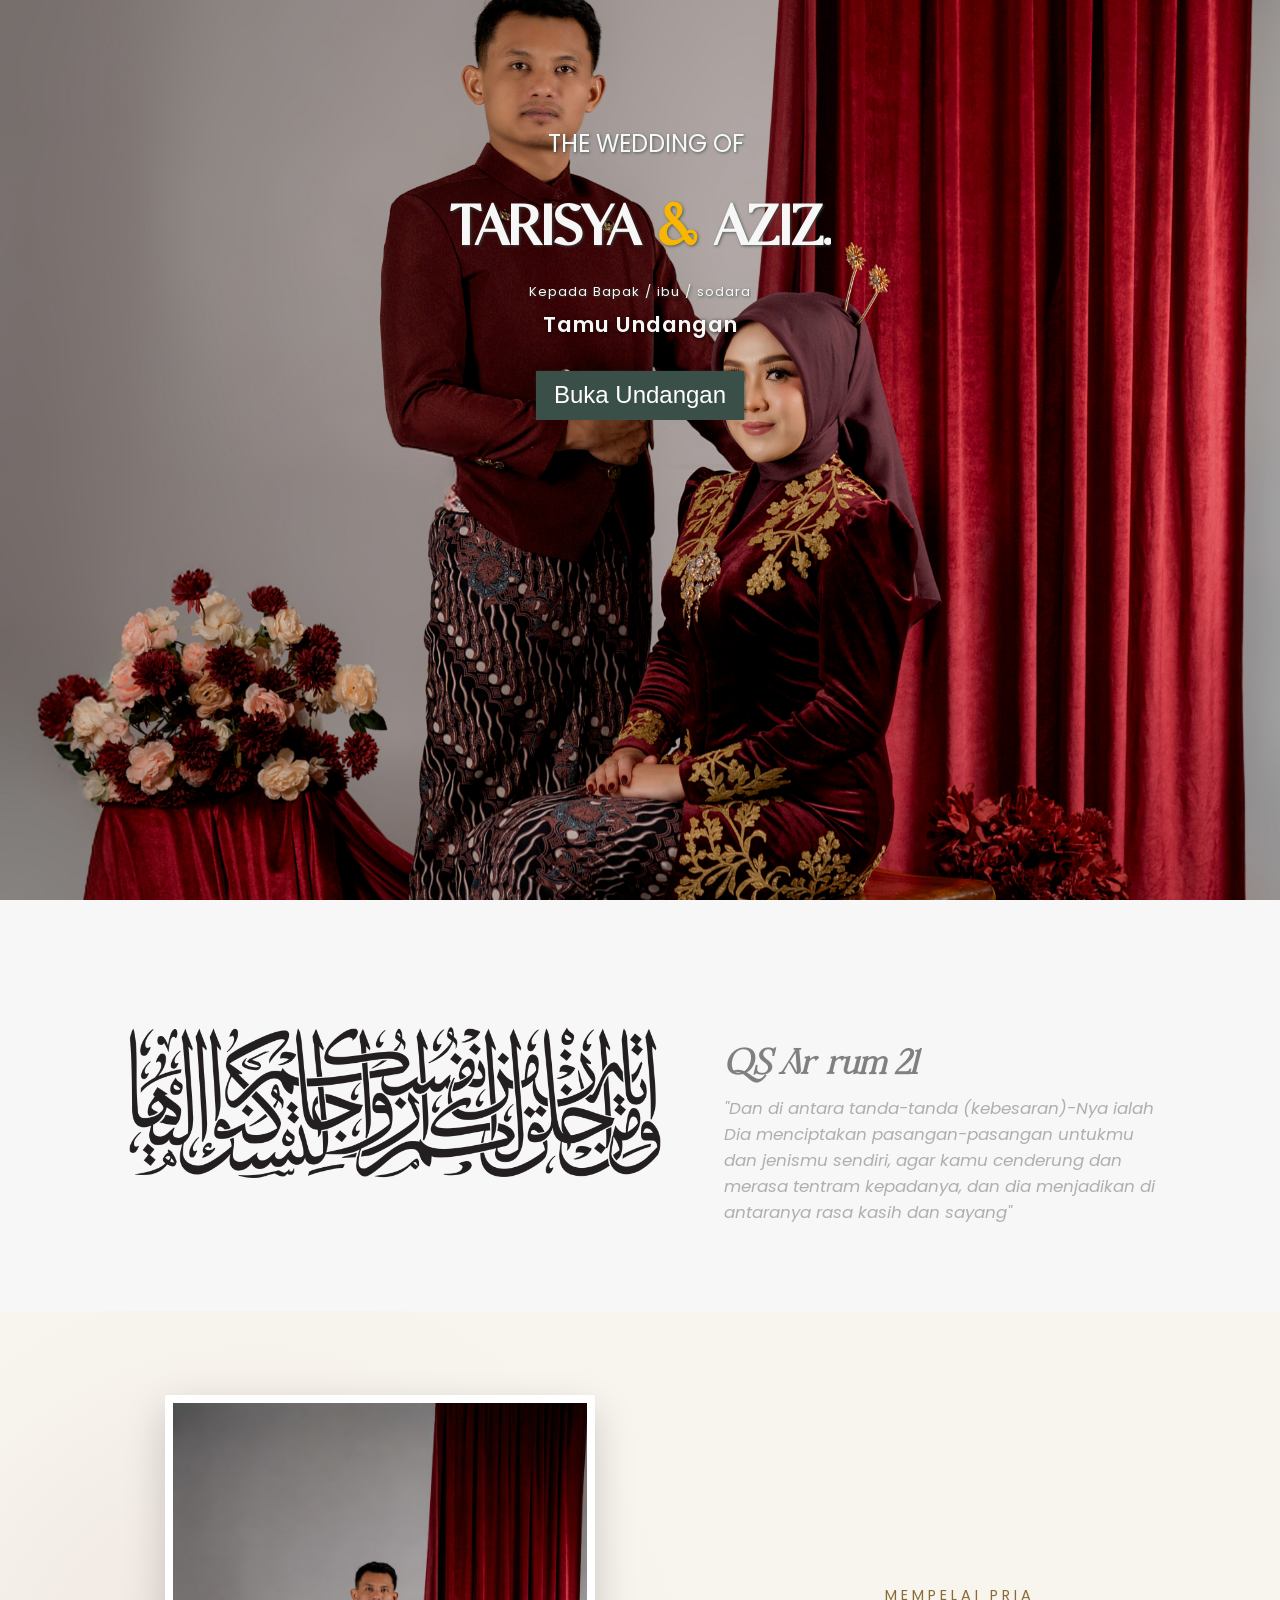
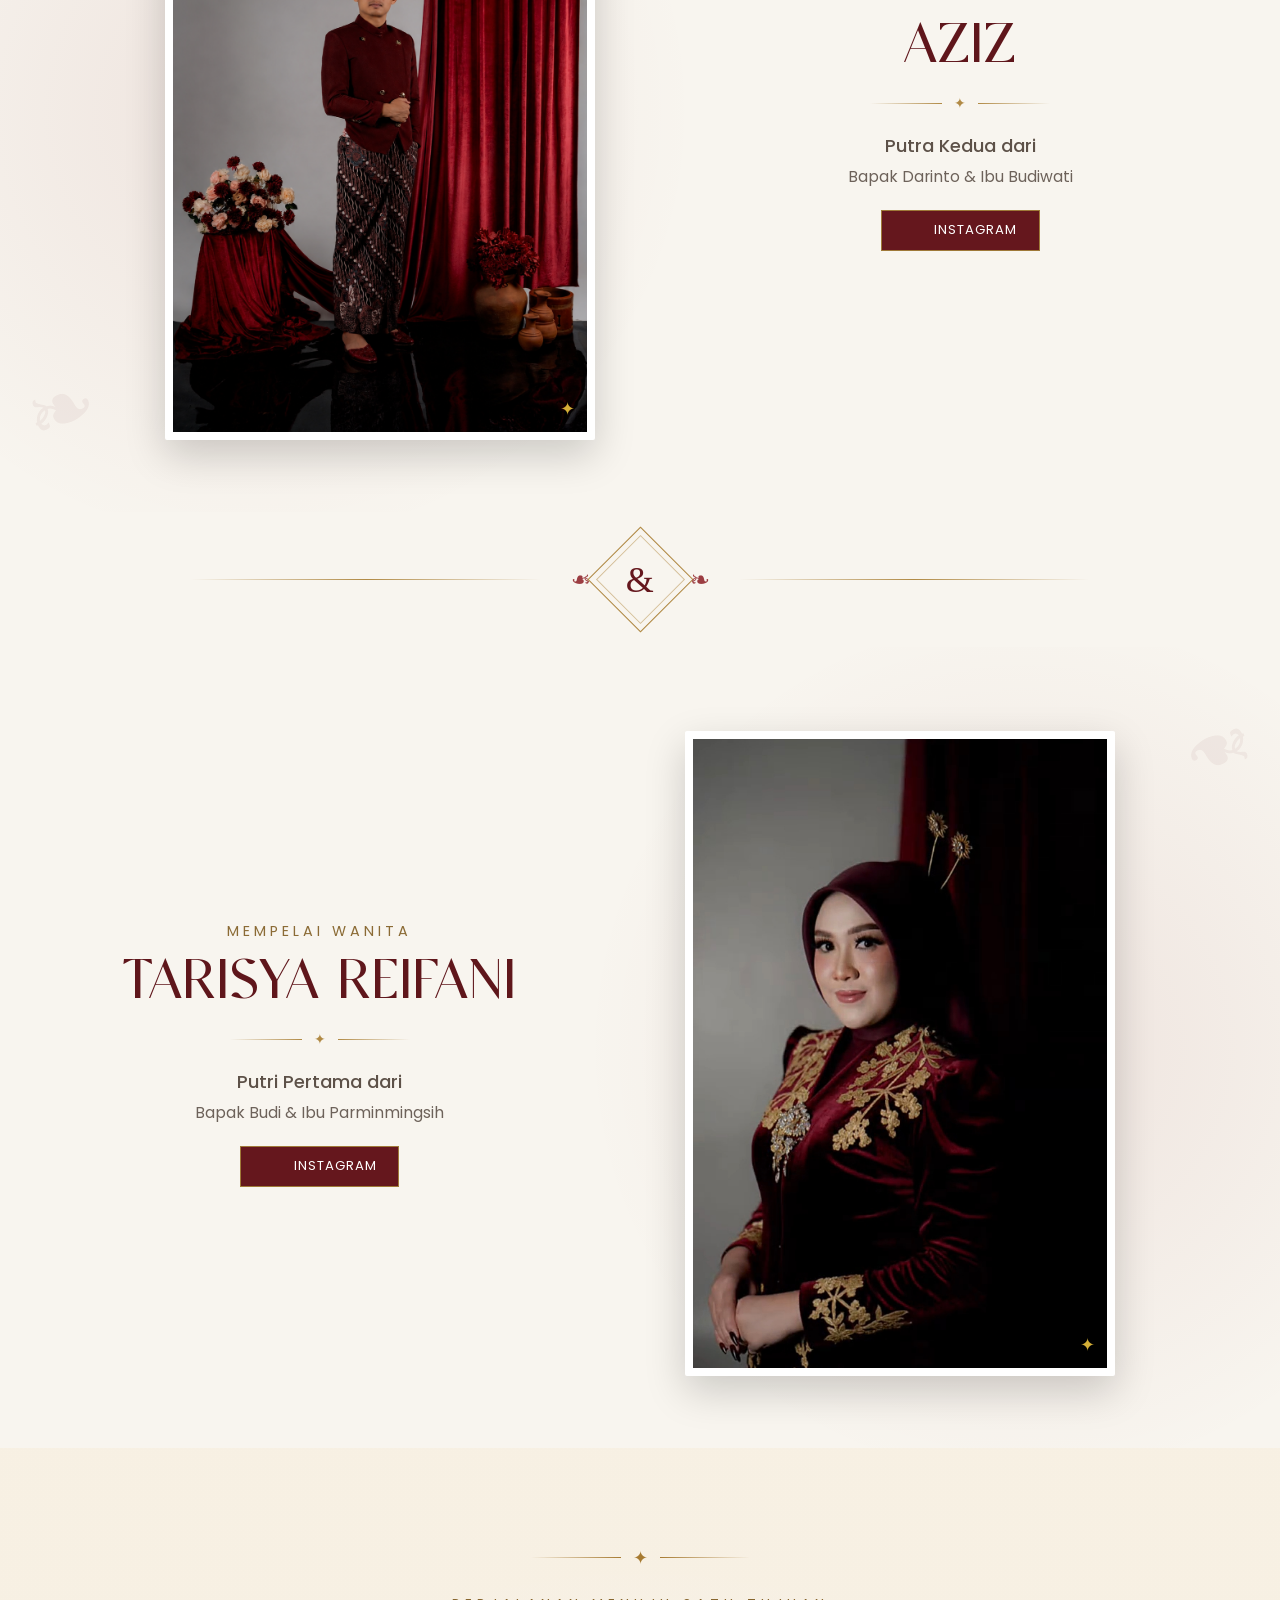
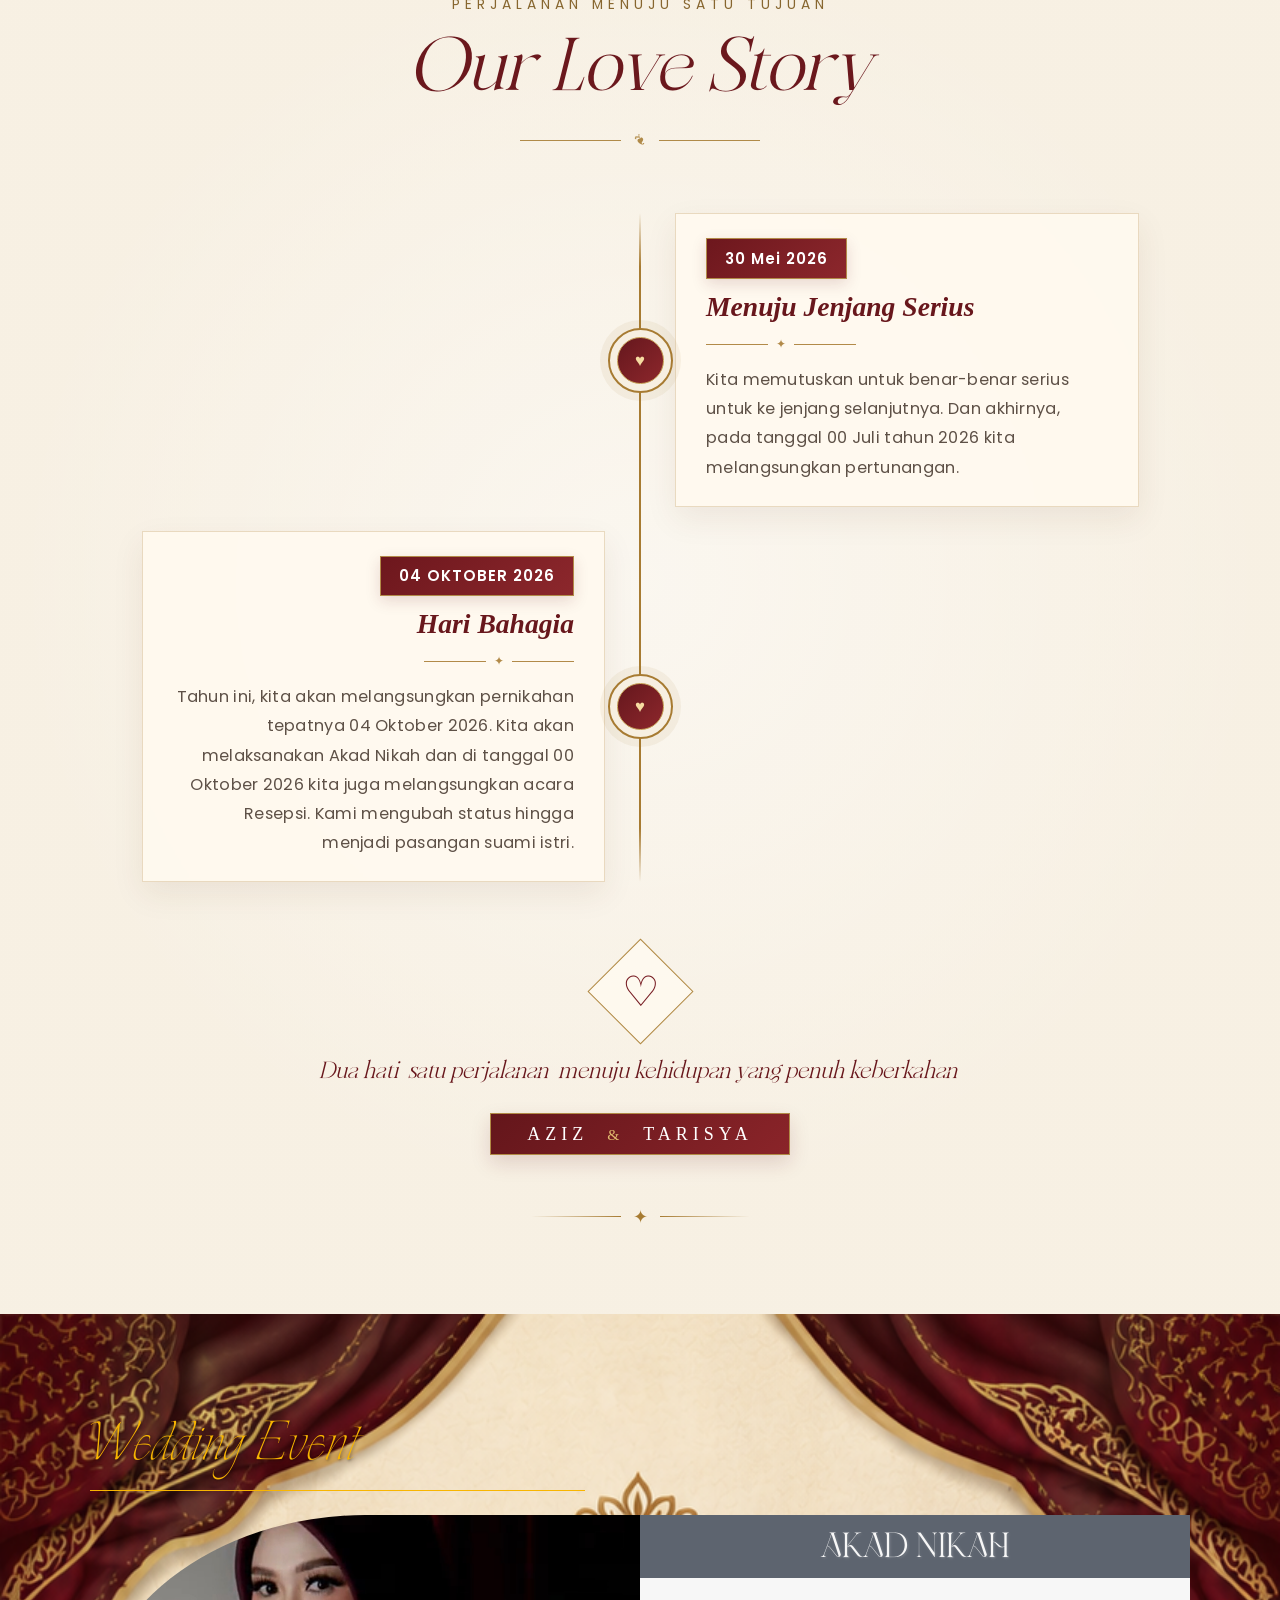
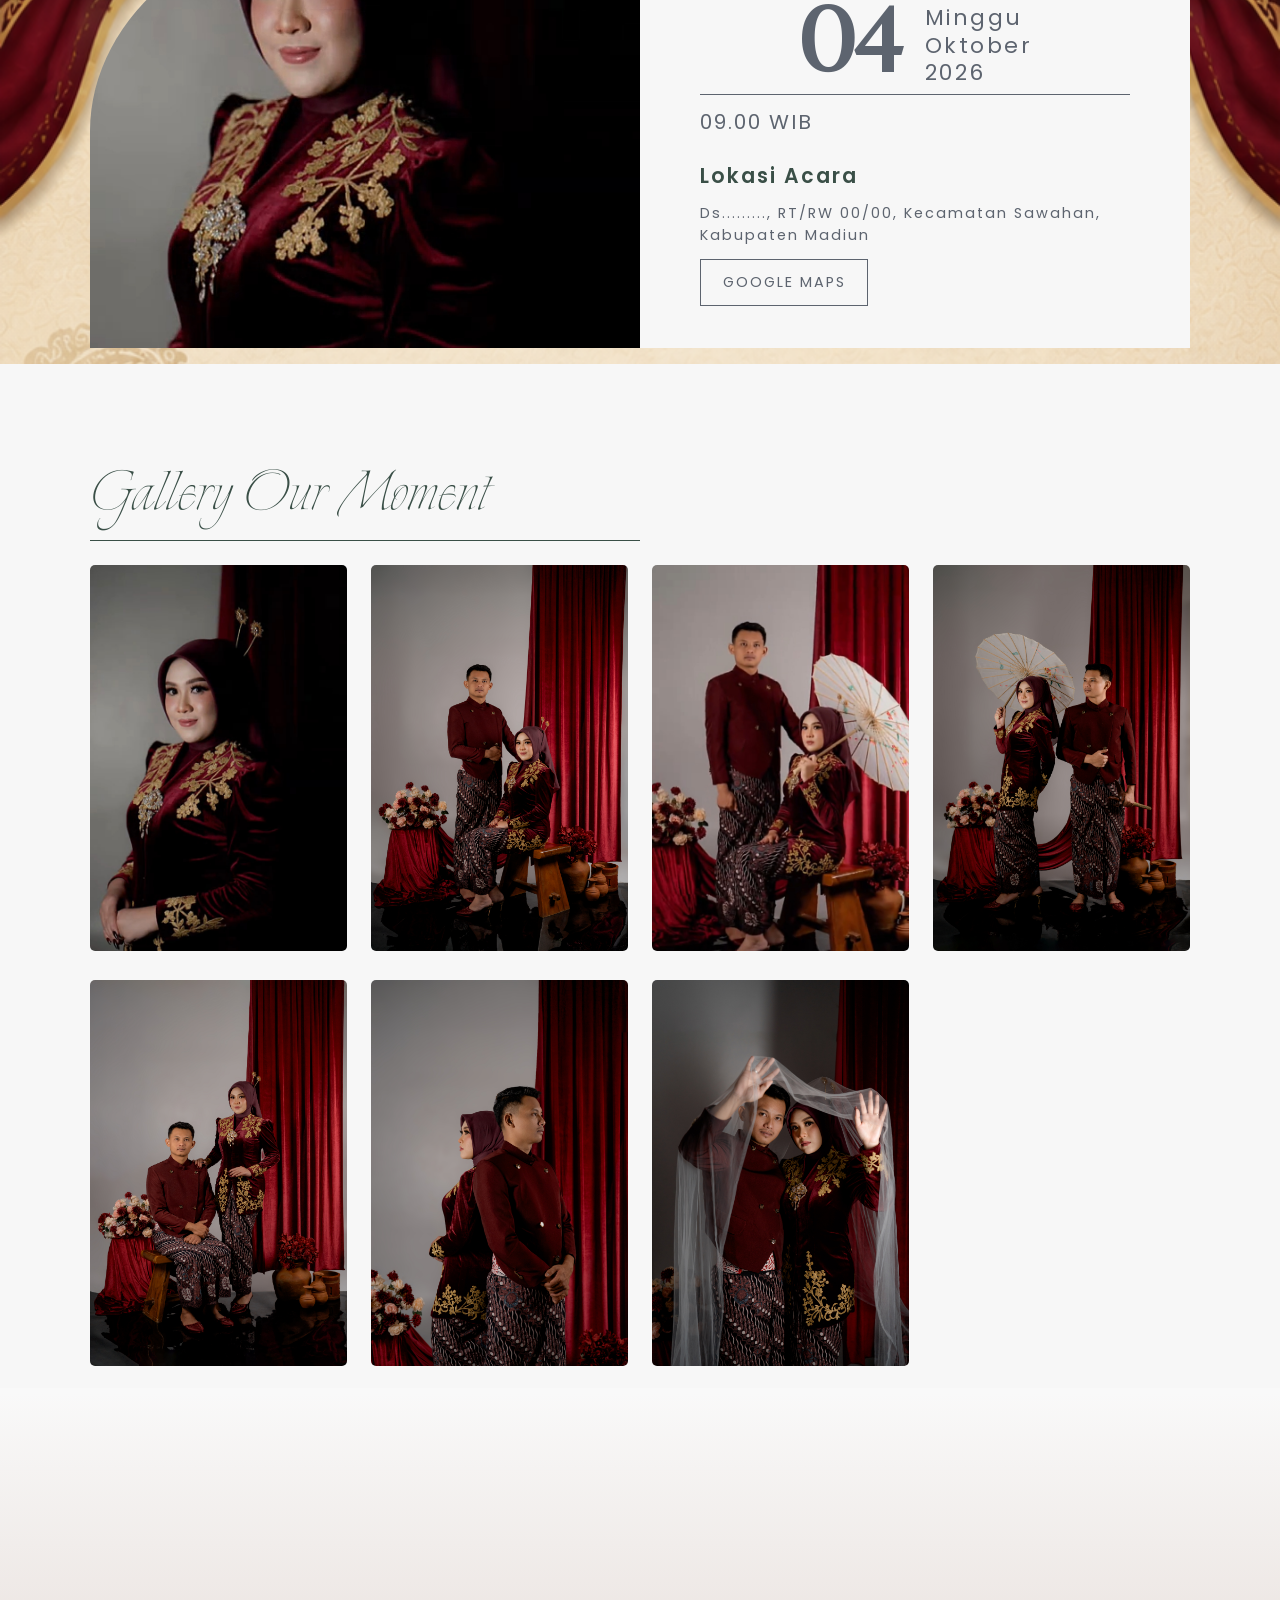
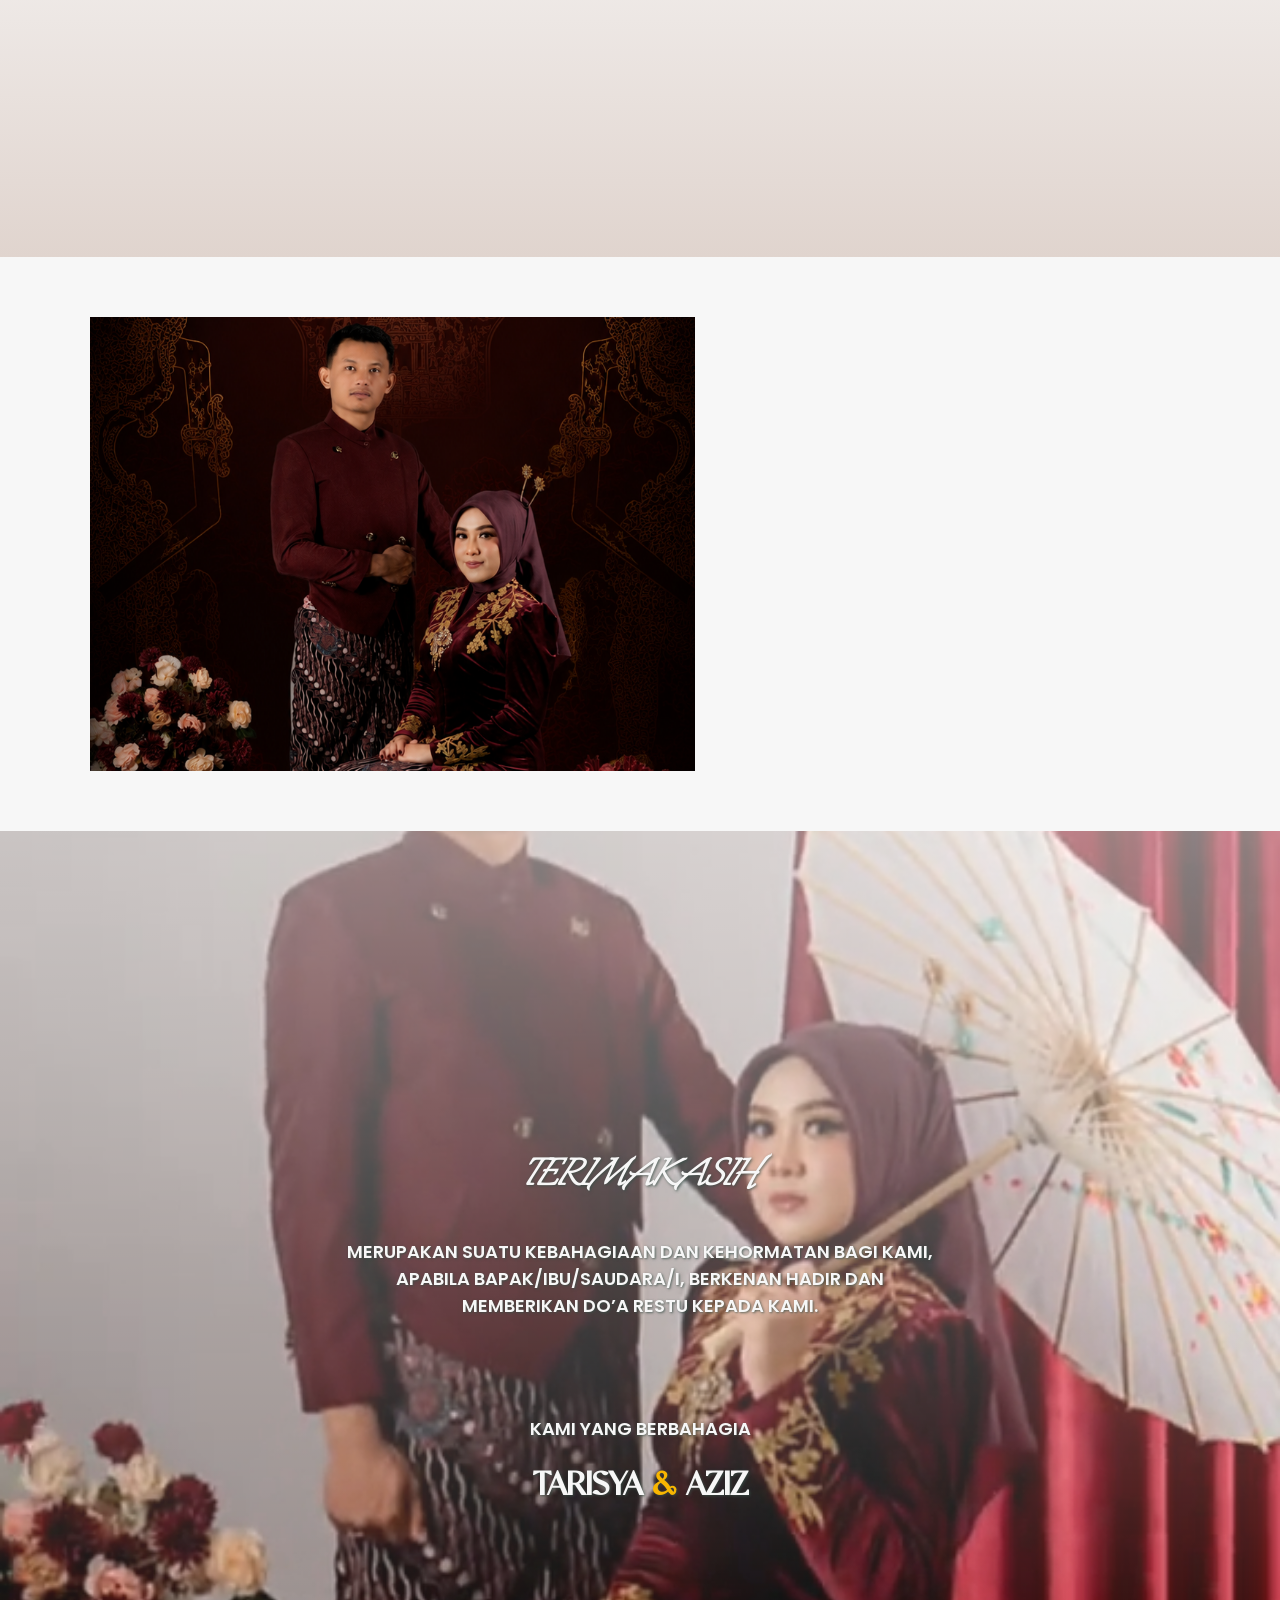
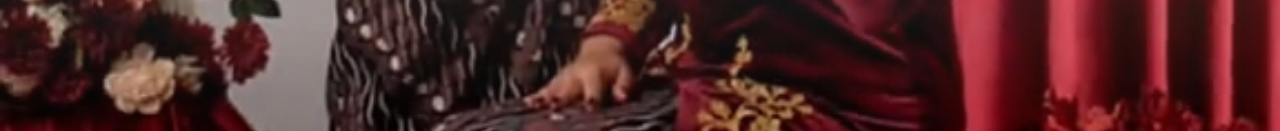
==== index.html @ f65476cf "Wedding A dan Z" ====
<!DOCTYPE html>
<html lang="en">
  <head>
    <meta charset="UTF-8" />
    <meta http-equiv="X-UA-Compatible" content="IE=edge" />
    <meta name="viewport" content="width=device-width, initial-scale=1.0" />
    <meta property="og:title" content="The Wedding OF : AZIZ & TARISYA">
    <meta property="og:description" content="....,....,...,...">
    <!-- <meta property="og:image" content="https://i.ibb.co/p2xrqXN/Utsman.png">
    <meta property="og:url" content="https://masreyxlvi.github.io/Utsman-Yani/"> -->
    <meta property="og:type" content="website">

    <!-- my fonts -->
    <link href="https://fonts.googleapis.com/css2?family=Poppins:ital,wght@0,100;0,300;0,400;0,600;0,700;1,500&display=swap" rel="stylesheet" />
    <link href="https://fonts.googleapis.com/css2?family=Explora&display=swap" rel="stylesheet" />

    <!-- father icons -->
    <!-- <script src="https://unpkg.com/feather-icons"></script> -->

    <!-- my css -->
    <link rel="stylesheet" href="css/style.css" />
    <!-- Lightbox -->
    <link rel="stylesheet" href="css/lightbox.css">
    <title>The Wedding Of : AZIZ & TARISYA</title>
    <!-- <link rel="shortcut icon" href="images/logo.png" /> -->
    <!-- toastr -->
    <link rel="stylesheet" href="assets/toastr/toastr.min.css">
    <!-- sweaatalert -->
    <link rel="stylesheet" href="assets/sweetalert2/sweetalert2.min.css">
    <!-- Aos -->
    <link rel="stylesheet" href="https://unpkg.com/aos@next/dist/aos.css" />
  </head>
  
  <body>
<div id="myPopup" class="popup">
  <div class="popup-container">
    <div class="popup-content">

      <h2
        class="example1"
        data-aos="fade-down"
        data-aos-delay="800"
      >
        The Wedding Of
      </h2>

      <h1
        data-aos="zoom-in"
        data-aos-delay="0"
        data-aos-duration="2000"
      >
        TARISYA <span>&</span> AZIZ.
      </h1>

      <!-- PENERIMA UNDANGAN -->
      <div
        class="guest-name"
        data-aos="fade-up"
        data-aos-delay="500"
        data-aos-duration="1500"
      >
        <p id="guestGreeting">Kepada Bapak / ibu / sodara</p>

        <h3 id="guestName">
          
        </h3>
      </div>

      <button
        data-aos="fade-up"
        data-aos-delay="800"
        class="close"
      >
        <i
          data-feather="mail"
          style="vertical-align: middle;"
        ></i>
        Buka Undangan
      </button>

      <audio
        id="popupAudio"
        src="audio/utsmansong.mp3"
      ></audio>

    </div>
  </div>
</div>
    
    <!-- popup end -->
    <!-- my Logo  -->
    <!-- Elemen logo -->
      <div id="logo">
        <!-- <img src="images/logo.png" alt="Logo" /> -->
      </div>
    <!-- hero section start -->
    <section class="hero" id="home">
      <div class="slider">
        <img src="images/gallery/foto2.jpeg" alt="" class="slide">
        <img src="images/gallery/foto4.jpeg"slide>
        <img src="images/gallery/foto7.jpeg" alt="" class="slide">
      </div>
      <div class="content">
        <h4>The <span> Wedding Of</span></h4>
        <h1>TARISYA <span> &</span> AZIZ</h1>
        <a
  href="#"
  id="saveTheDate"
  class="save-date"
  title="Simpan tanggal ke Google Calendar"
>
  Save The Date | <span>04 . 10 . 2026</span>
</a>
        <div class="countdown" id="countdown">
          <div class="waktu">
            <h5 id="days"></h5>
            <p>Days</p>
          </div>
          <div class="waktu">
            <h5 id="hours"></h5>
            <p>Hours</p>
          </div>
          <div class="waktu">
            <h5 id="minutes"></h5>
            <p>Minutes</p>
          </div>
          <div class="waktu">
            <h5 id="seconds"></h5>
            <p>Seconds</p>
          </div>
        </div>
          
        <div class="scroll-indicator">

            <div class="mouse">

                <div class="mouse-wheel"></div>

            </div>

            <p>Scroll untuk melihat undangan</p>

            <div class="scroll-arrow">
                ↓
            </div>

        </div>

      </div>
    </section>
    <!-- hero section end -->

    <!-- section quran start -->
    <section class="quran" id="quran">
      <div class="row">
        <div class="quran-img" data-aos="zoom-in" data-aos-duration="2000">
          <img src="images/quran.png" alt="quran" />
        </div>
        <div class="content">
          <h3 data-aos="fade-up" data-aos-delay="700" data-aos-duration="2000">QS Ar-rum 21</h3>
          <p data-aos="fade-up" data-aos-delay="1000" data-aos-duration="2000">"Dan di antara tanda-tanda (kebesaran)-Nya ialah Dia menciptakan pasangan-pasangan untukmu dan jenismu sendiri, agar kamu cenderung dan merasa tentram kepadanya, dan dia menjadikan di antaranya rasa kasih dan sayang"</p>
        </div>
      </div>
    </section>
     <!-- =========================
     MEMPELAI PRIA
========================= -->
<section class="about" id="about">

    <div class="about-row">

        <!-- FOTO PRIA -->
        <div class="about-img" data-aos="zoom-in-up" data-aos-duration="1500">
            <div class="photo-frame">
                <img
                    src="images/hero/mempelaipria.png"
                    alt="Mempelai Pria"
                >
            </div>
        </div>

        <!-- INFORMASI PRIA -->
        <div class="about-content">

            <span
                class="role"
                data-aos="fade-up"
                data-aos-duration="1200"
            >
                Mempelai Pria
            </span>

            <h3
                data-aos="fade-up"
                data-aos-delay="200"
                data-aos-duration="1200"
            >
                AZIZ
            </h3>

            <div
                class="ornament-line"
                data-aos="fade-up"
                data-aos-delay="300"
            >
                <span></span>
                <i>✦</i>
                <span></span>
            </div>

            <p
                data-aos="fade-up"
                data-aos-delay="400"
            >
                Putra Kedua dari 
            </p>

            <span
                class="parents"
                data-aos="fade-up"
                data-aos-delay="500"
            >
                Bapak Darinto & Ibu Budiwati 
            </span>

            <a
                href="https://www.instagram.com/azizmahend?stkn=N3hpdXN0YnZoc3V2"
                target="_blank"
                class="cba"
                data-aos="fade-up"
                data-aos-delay="600"
            >
                <i data-feather="instagram"></i>
                Instagram
            </a>

        </div>

    </div>

</section>


<!-- =========================
     ORNAMEN PEMISAH
========================= -->
<div class="couple-divider">

    <div class="divider-line left"></div>

    <div class="divider-center">

        <span class="wayang-ornament">❧</span>

        <div class="love-symbol">
            <span>&</span>
        </div>

        <span class="wayang-ornament right">❧</span>

    </div>

    <div class="divider-line right"></div>

</div>


<!-- =========================
     MEMPELAI WANITA
========================= -->
<section class="about2" id="about2">

    <div class="about2-row">

        <!-- INFORMASI WANITA -->
        <div class="about2-content">

            <span
                class="role"
                data-aos="fade-up"
                data-aos-duration="1200"
            >
                Mempelai Wanita
            </span>

            <h3
                data-aos="fade-up"
                data-aos-delay="200"
                data-aos-duration="1200"
            >
                TARISYA REIFANI
            </h3>

            <div
                class="ornament-line"
                data-aos="fade-up"
                data-aos-delay="300"
            >
                <span></span>
                <i>✦</i>
                <span></span>
            </div>

            <p
                data-aos="fade-up"
                data-aos-delay="400"
            >
                Putri Pertama dari 
            </p>

            <span
                class="parents"
                data-aos="fade-up"
                data-aos-delay="500"
            >
                Bapak Budi & Ibu Parminmingsih
            </span>

            <a
                href="https://www.instagram.com/tarisya.rp?stkn=MWlhMXc3ZmlzZjJ5dQ=="
                target="_blank"
                class="cba"
                data-aos="fade-up"
                data-aos-delay="600"
            >
                <i data-feather="instagram"></i>
                Instagram
            </a>

        </div>


        <!-- FOTO WANITA -->
        <div
            class="about2-img"
            data-aos="zoom-in-up"
            data-aos-duration="1500"
        >
            <div class="photo-frame">
                <img
                    src="images/hero/mempelaiwanita.jpeg"
                    alt="Mempelai Wanita"
                >
            </div>
        </div>

    </div>

</section>

    <!-- =========================
     OUR LOVE STORY
========================= -->
<section class="story" id="story">

    <!-- Ornamen atas -->
    <div class="story-top-ornament">
        <span></span>
        <i>✦</i>
        <span></span>
    </div>

    <!-- Judul -->
    <div class="story-header" data-aos="zoom-in" data-aos-duration="1500">

        <span class="story-subtitle">
            Perjalanan Menuju Satu Tujuan
        </span>

        <h2>Our Love Story</h2>

        <div class="story-title-ornament">
            <span></span>
            <i>❧</i>
            <span></span>
        </div>

    </div>


    <!-- Timeline -->
    <div class="story-timeline">
        <!-- CERITA 2 -->
        <div class="story-item story-right">

            <div class="story-content" data-aos="fade-left"
                data-aos-duration="1200">

                <div class="story-date">
                    30 Mei 2026
                </div>

                <h3>Menuju Jenjang Serius</h3>

                <div class="story-ornament">
                    <span></span>
                    <i>✦</i>
                    <span></span>
                </div>

                <p>
                    Kita memutuskan untuk benar-benar serius
                    untuk ke jenjang selanjutnya. Dan akhirnya,
                    pada tanggal 00 Juli tahun 2026 kita
                    melangsungkan pertunangan.
                </p>

            </div>

            <div class="story-point">
                <span>♥</span>
            </div>

        </div>



        <!-- CERITA 3 -->
        <div class="story-item story-left">

            <div
                class="story-content"
                data-aos="fade-right"
                data-aos-duration="1200"
            >

                <div class="story-date">
                    04 OKTOBER 2026
                </div>

                <h3>Hari Bahagia</h3>

                <div class="story-ornament">
                    <span></span>
                    <i>✦</i>
                    <span></span>
                </div>

                <p>
                    Tahun ini, kita akan melangsungkan pernikahan
                    tepatnya 04 Oktober 2026. Kita akan melaksanakan
                    Akad Nikah dan di tanggal 00 Oktober 2026 kita
                    juga melangsungkan acara Resepsi.
                    Kami mengubah status hingga menjadi pasangan
                    suami istri.
                </p>

            </div>

            <div class="story-point">
                <span>♥</span>
            </div>

        </div>

    </div>



    <!-- Penutup -->
    <div
        class="story-footer"
        data-aos="fade-up"
        data-aos-duration="1500"
    >

        <div class="story-heart">
            <span>♡</span>
        </div>

        <p>
            Dua hati, satu perjalanan,
            menuju kehidupan yang penuh keberkahan.
        </p>

        <div class="story-names">
            AZIZ <span>&</span> TARISYA
        </div>

    </div>


    <!-- Ornamen bawah -->
    <div class="story-bottom-ornament">
        <span></span>
        <i>✦</i>
        <span></span>
    </div>

</section>
    <!-- section Story end -->

    <section class="bg-event">
      <main class="event" id="date">
        <h2 data-aos="fade-right">Wedding <span>Event</span></h2>
  
        <div class="card" data-aos="fade-up-right" data-aos-delay="1000" data-aos-duration="1000">
          <div class="box-img">
            <div class="slider-img">
              <img src="images/gallery/foto1.jpeg" alt="" class="event-img" />
              <img src="images/gallery/foto3.jpeg"event-img />
              <img src="images/gallery/foto4.jpeg" class="event-img" />
              
            </div>
          </div>
          <div class="box-date">
            <div class="title-event">
              <h3>Akad Nikah </h3>
            </div>
            <div class="date-event"> 
              <div class="tgl">
                <h4>04</h4>
              </div>
              <div class="detail">
                <h5>Minggu </h5>
                <h5>Oktober</h5>
                <h5>2026</h5>
              </div>

              <div class="jam">
                <p><i data-feather="clock" style="color: #000;"></i> 09.00 WIB </p>
                <div class="lokasi">
                  <h5>Lokasi Acara</h5>
                  <h5></h5>
                  <p>Ds........., RT/RW 00/00, Kecamatan Sawahan, Kabupaten Madiun</p>
                  <a href="https://maps.app.goo.gl/xqVfcMwuaPLgPDEY7" target="_blank" class="cbt">Google Maps</a>
               </div>
              </div>
           </div>
        </div>
      </main>
    </section>
    <!-- end Event Section-->

    <!-- Start Galley Section -->
     <div class="bg-gallery">
      <section class="gallery" id="gallery">
        <h2 data-aos="fade-right">Gallery Our Moment</h2>

        <div class="container">
          <div class="img-gallery">
            <a href="images/gallery/foto1.jpeg" data-lightbox="models" data-title="Caption1">
              <img src="images/gallery/foto1.jpeg" alt="" class="img">
            </a>
            <a href="images/gallery/foto2.jpeg" data-lightbox="models" data-title="Caption2">
              <img src="images/gallery/foto2.jpeg" alt="" class="img">
            </a>
            <a href="images/gallery/foto3.jpeg" data-lightbox="models" data-title="Caption3">
              <img src="images/gallery/foto3.jpeg" alt="" class="img">
                        <a href="images/gallery/foto4.jpeg" data-lightbox="models" data-title="Caption1">
              <img src="images/gallery/foto4.jpeg" alt="" class="img">
            </a>
            <a href="images/gallery/foto4.jpeg" data-lightbox="models" data-title="Caption2">
              <img src="images/gallery/foto5.jpeg" alt="" class="img">
            </a>
            <a href="images/gallery/foto6.jpeg" data-lightbox="models" data-title="Caption3">
              <img src="images/gallery/foto6.jpeg" alt="" class="img">
            </a>
            </a>
            <a href="images/gallery/foto7.JPG" data-lightbox="models" data-title="Caption4">
              <img src="images/gallery/foto7.jpeg" alt="" class="img">
            </a>
            <!-- <a href="images/gallery/9.JPG" data-lightbox="models" data-title="Caption5">
              <img src="images/gallery/foto8.jpeg" alt="" class="img">
            </a>
            <a href="images/gallery/10.JPG" data-lightbox="models" data-title="Caption6">
              <img src="images/gallery/10.JPG" alt="" class="img">
            </a>
            <a href="images/gallery/11.JPG" data-lightbox="models" data-title="Caption7">
              <img src="images/gallery/11.JPG" alt="" class="img">
            </a>
            <a href="images/event/event5.JPG" data-lightbox="models" data-title="Caption8">
              <img src="images/event/event5.JPG" alt="" class="img">
            </a> -->
        
          </div>
        </div>
      </section>
    </div>
    <!-- End Galley Section-->
    <!-- Start Wedding gift -->
    <section class="gift" id="gift">
      <h2 data-aos="fade-down" >Wedding Gift</h2>
      <p data-aos="fade-up" data-aos-delay="0">Bagi bapak/ibu/saudara/i yang ingin mengirimkan hadiah pernikahan dapat melalui virtual account atau e-wallet di bawah ini:</p>
      <div class="buttom" data-aos="fade-up" >
        <a class="rekening" id="show-cards"> Kilk Disini <i data-feather="arrow-right" style="vertical-align: middle"></i></a>
      </div>
      <div class="card-container" id="card-container">
        <div class="card">
          <h3>DANA</h3>
          <h5 id="textSalin">00000000000</h5>
          <p id="yani">AZIZ</p>
          <button class="salin" id="show-cards" onclick="noUtsman()"> <i data-feather="copy" style="vertical-align: middle"></i> Salin No.Dana </button>
        </div>
        <div class="card">
          <h3>MANDIRI</h3>
          <h5 id="textSalin2">1710010771130</h5>
          <p id="yani">TARISYA REIFANI</p>
          <button class="salin" onclick="noYani()" id="show-cards"> <i data-feather="copy" style="vertical-align: middle"></i> Salin No.Dana </button>
        </div>
    
      </div>
    </section>

<section class="rsvp">
  <div class="row">

    <img
      src="images/hero/jawa-wayang-bg.png.png"
      alt=""
      class="rsvp-img"
    >

    <div class="message" data-aos="fade-down">

      <form id="formMessage">

        <div class="input-group">
          <input
            type="text"
            name="nama"
            placeholder="Nama"
            autocomplete="off"
            required
          >
        </div>

        <div class="input-group">
          <input
            type="text"
            name="hubungan"
            placeholder="Hubungan (Saudara, Teman Kerja, Teman Sekolah)"
            autocomplete="off"
            required
          >
        </div>

        <div class="input-group">
          <textarea
            cols="30"
            rows="10"
            name="pesan"
            placeholder="Berikan Ucapan & Doa Terbaik Untuk kedua Mempelai"
            required
          ></textarea>
        </div>

        <button
          type="submit"
          class="btn"
        >
          Send
          <i
            data-feather="arrow-right"
            style="vertical-align: middle"
          ></i>
        </button>

      </form>


      <!-- UCAPAN DARI GOOGLE SPREADSHEET -->

      <div
        class="container-card"
        data-aos="fade-up"
      >

        <div class="card-message">
        </div>

      </div>

    </div>

  </div>
</section>
    <!-- End RSVP -->

    <!-- Start Doa -->
    <section class="doa" id="home">
  
      <div class="content">
        <h1 >TerimaKasih</h1>
        <h4>Merupakan suatu kebahagiaan dan kehormatan bagi kami, apabila Bapak/Ibu/Saudara/i, berkenan hadir dan memberikan do’a restu kepada kami.</h4>
        <h4 style="margin-top: 8rem;" >KAMI YANG BERBAHAGIA</h4>
        <h3 >TARISYA <span>&</span> AZIZ</h3>
      </div>
    </section> 
    <!-- End Doa -->


    <!-- father icons -->  
    <!-- <script>
      feather.replace();
    </script> -->
    <!-- jquery -->
    <script src="js/jquery.js"></script>
    <!-- arctext -->
    <script src="js/script.js"></script>
    <!-- Lihgtbox js -->
    <script src="js/lightbox-plus-jquery.js"></script>
    <!-- Message Strorage -->
    <script src="js/messenger.js"></script>
    <!-- untuk memanggil API -->
    <script src="js/api.js"></script>
    <!-- toastr -->
    <script src="assets/toastr/toastr.min.js"></script>
    <!-- Aos -->
    <script src="https://unpkg.com/aos@next/dist/aos.js"></script>
    <!-- arctext -->
    <script src="assets/Arctext/js/jquery.arctext.js"></script>
    <!-- sweetalert -->
    <script src="assets/sweetalert2/sweetalert2.all.min.js"></script>


    <script src="js/database.js"></script>
<script src="js/calender.js"></script>

     <!-- <script src="js/database.js"></script> -->
    <script>
       
        const gallery = document.querySelectorAll('.img');

        gallery.forEach((img, i) => {
            img.dataset.aos = 'fade-down';
            img.dataset.aosDelay = i * 100;
        });
        AOS.init({
          duration: 1500,
          once: true
        });
      </script>
      



     
  </body>
</html>
---- css/style.css ----
@import url("https://fonts.googleapis.com/css2?family=Explora&display=swap");
@import url("https://fonts.googleapis.com/css2?family=Explora&family=Poppins:ital,wght@0,100;0,300;0,400;0,600;0,700;1,700&display=swap");

/* My FONTS */
@font-face {
  font-family: analogue;
  font-weight: normal;
  font-style: normal;
  src: url("../fonts/Analogue.woff2") format("woff2");
  font-display: swap;
}
@font-face {
  font-family: power;
  font-weight: normal;
  font-style: normal;
  src: url("../fonts/power.woff2") format("woff2");
  font-display: swap;
}
/* Start Custom Fonts CSS */

/* MY CSS VARIABLE */
:root {
  --explora: "Explora", cursive;
  --poppins: "Poppins", sans-serif;

  /* COLORS */
  --dark-100: #3a4f47;
  --dark-75: #5d646f;
  --gray-100: #808080;
  --gray-50: #afafaf;
  --gray-25: #e1e1e1;

  --bg: #f7f7f7;
  --warning: #f8b501;
}

* {
  margin: 0;
  padding: 0;
  box-sizing: border-box;
  outline: none;
  border: none;
  text-decoration: none;
}

body {
  font-family: var(--poppins);
  background: var(--bg);
}

/* Gaya untuk popup */
.popup {
  display: none; /* Mulai dengan mengatur popup menjadi tersembunyi */
  align-items: center;
  position: fixed;
  z-index: 9999;
  left: 0;
  top: 0;
  width: 100%;
  height: 100%;
  overflow: auto;
  background-color: rgba(0, 0, 0, 0.5);
  background-image: url(../images/gallery/foto2.jpeg);
  background-size: cover;
  background-position: center; /* Latar belakang transparan */
  min-height: 100vh;
  transition: transform 4s ease, opacity 4s ease;
}

/* Gaya untuk konten popup */
.popup-container {
  display: flex;
  justify-content: center;
  align-items: center;
  padding-top: 7rem;
  margin: 5rem auto;
}
.popup-content {
  display: flex;
  align-items: center;
  justify-content: center;
  flex-direction: column;
  text-align: center;
  overflow: hidden;
}

.popup-content .example1 {
  font-size: 2em;
  color: var(--bg);
  text-shadow: 1px 1px 3px rgba(58, 79, 71, 0.8);
  font-weight: normal;
  text-transform: uppercase;
  margin-bottom: 3rem;
}

.popup-content h1 {
  font-size: 5em;
  font-weight: 700;
  color: var(--bg);
  text-shadow: 1px 1px 3px rgba(58, 79, 71, 0.8);
  text-transform: uppercase;
  font-family: analogue, Sans-Serif;
  margin-bottom: 3rem;
  letter-spacing: 1px;
}
.popup-content h1 span {
  color: var(--warning);
}

/* =====================================================
   NAMA PENERIMA UNDANGAN
   ===================================================== */

.guest-name {
  text-align: center;
  margin-top: -1rem;
  margin-bottom: 2.5rem;
  color: var(--bg);
  text-shadow: 1px 1px 3px rgba(58, 79, 71, 0.8);
}

/* Tulisan Kepada Yth. */

.guest-name p {
  margin: 0 0 0.5rem;
  font-family: var(--poppins);
  font-size: 1.1rem;
  font-weight: 400;
  letter-spacing: 1px;
  color: var(--bg);
}

/* Nama penerima */

.guest-name h3 {
  margin: 0;

  font-family: var(--poppins);
  font-size: 1.8rem;
  font-weight: 600;

  color: var(--bg);

  letter-spacing: 1px;

  text-shadow: 1px 1px 4px rgba(0, 0, 0, 0.8);
}


/* =====================================================
   RESPONSIVE MOBILE
   ===================================================== */

@media (max-width: 768px) {

  .guest-name {
    margin-top: -1rem;
    margin-bottom: 2rem;
  }

  .guest-name p {
    font-size: 0.95rem;
  }

  .guest-name h3 {
    font-size: 1.4rem;
  }

}



/* =====================================================
   LOCK SCROLL POPUP / TEKS HALAMAN DEPAN
   ===================================================== */

.popup {
  overflow: hidden !important;
  height: 100dvh;
  max-height: 100dvh;
  touch-action: none;
}

.popup-container {
  height: 100dvh;
  max-height: 100dvh;
  overflow: hidden;
  touch-action: none;

  /* POSISI TEKS */
  align-items: flex-start;
  padding-top: 14vh;
}

.popup-content {
  overflow: hidden;
  max-height: 100dvh;
  touch-action: none;
}

/* Mencegah teks bergeser */
.popup-content h1,
.popup-content h2,
.popup-content p,
.popup-content h3 {
  overflow: hidden;
  user-select: none;
  -webkit-user-select: none;
}


/* =====================================================
   KHUSUS MOBILE
   ===================================================== */

@media (max-width: 768px) {

  .popup {
    width: 100%;
    height: 100dvh;
    min-height: 100dvh;

    overflow: hidden !important;
    position: fixed;
    inset: 0;
  }

  .popup-container {
    width: 100%;
    height: 100dvh;
    max-height: 100dvh;

    overflow: hidden;

    /* TEKS SEDIKIT LEBIH KE BAWAH */
    align-items: flex-start;
    padding-top: 10vh;
  }

  .popup-content {
    width: 100%;
    max-height: 100dvh;
    overflow: hidden;
  }

}


/* =====================================================
   HP KECIL
   ===================================================== */

@media (max-width: 480px) {

  .popup-container {
    padding-top: 10vh;
  }

}


/* =====================================================
   HP KECIL
   ===================================================== */

@media (max-width: 480px) {

  .guest-name p {
    font-size: 0.85rem;
  }

  .guest-name h3 {
    font-size: 1.2rem;
  }

}

/* Gaya untuk tombol tutup */
.close {
  display: inline-block;
  padding: 0.8rem 1.5rem;
  color: #fff;
  font-size: 2rem;
  font-weight: 400;
  text-align: center;
  background-color: var(--dark-100);
  box-shadow: 1px 1px 3px rgba(58, 79, 71, 0.8);
  cursor: pointer;
}

/* my logo */
#logo {
  position: fixed;
  bottom: 5%;
  left: 90%;
  /* top: 15%; */
  transform: translateX(-50%);
  z-index: 999;
  animation: logoAnimation 7s infinite;
}

#logo img {
  width: 50px; /* Sesuaikan dengan ukuran logo Anda */
  border-radius: 50%;
  cursor: pointer;
}

@keyframes logoAnimation {
  0% {
    transform: translateX(-50%);
  }
  50% {
    transform: translateX(-55%);
  }
  100% {
    transform: translateX(-50%);
  }
}

.hero {
    min-height: 100vh;
    height: 100svh;

    position: relative;
    overflow: hidden;

    display: flex;
    align-items: flex-end;
    justify-content: center;
}


/* =====================================================
   SLIDER / FOTO
===================================================== */

.slider {
    position: absolute;
    inset: 0;

    width: 100%;
    height: 100%;

    z-index: 0;
}

.slider::after {
    content: "";

    position: absolute;
    inset: 0;

    width: 100%;
    height: 100%;

    background:
        linear-gradient(
            to bottom,
            rgba(1, 1, 1, 0.05) 30%,
            rgba(1, 1, 1, 0.20) 55%,
            rgba(1, 1, 1, 0.75) 100%
        );
}

.slide {
    position: absolute;

    top: 0;
    left: 0;

    width: 100%;
    height: 100%;

    object-fit: cover;
    object-position: center;

    opacity: 0;

    transition: opacity 2s ease;
}

.slide.active {
    opacity: 1;
}

/* =====================================================
   CONTENT
   POSISI DARI BAWAH
===================================================== */

.hero .content {

    position: relative;

    z-index: 2;

    width: 100%;

    box-sizing: border-box;

    display: flex;

    flex-direction: column;

    align-items: center;

    justify-content: flex-end;

    text-align: center;

    /*
       Jarak dari bagian bawah layar
    */
    padding:

        0 20px 115px;

    margin: 0;
}


/* =====================================================
   THE WEDDING OF
===================================================== */

.hero .content h4 {

    margin: 0 0 10px;

    font-size: 2rem;

    line-height: 1.2;

    color: var(--bg);

    text-transform: uppercase;

    font-weight: normal;

    letter-spacing: 1px;

    text-shadow:
        1px 1px 4px rgba(0, 0, 0, 0.9);
}

.hero .content h4 span {

    font-style: italic;

    font-weight: 700;
}


/* =====================================================
   NAMA MEMPELAI
===================================================== */

.hero .content h1 {

    margin: 0;

    font-size: 5.5rem;

    line-height: 1.1;

    color: var(--bg);

    text-transform: uppercase;

    font-family: analogue, sans-serif;

    letter-spacing: 1px;

    text-shadow:
        1px 1px 4px rgba(0, 0, 0, 0.9);
}

.hero .content h1 span {

    color: var(--warning);
}


/* =====================================================
   SAVE THE DATE
===================================================== */

.hero .content > a {

    margin-top: 12px;

    font-size: 2.5rem;

    color: var(--bg);

    font-weight: 600;

    letter-spacing: 2px;

    text-decoration: none;

    text-shadow:
        1px 1px 4px rgba(0, 0, 0, 0.9);
}

.hero .content > a span {

    font-weight: 500;
}


/* =====================================================
   COUNTDOWN
===================================================== */

.hero .content .countdown {

    display: flex;

    align-items: center;

    justify-content: center;

    margin-top: 15px;

    gap: 0;
}


/* WAKTU */

.hero .content .countdown .waktu {

    min-width: 45px;

    margin: 0 7px;

    display: flex;

    flex-direction: column;

    align-items: center;

    justify-content: center;

    color: var(--bg);

    font-family: "Poppins", sans-serif;

    text-shadow:
        1px 1px 4px rgba(0, 0, 0, 0.9);
}


/* ANGKA */

.hero .content .countdown .waktu h5 {

    margin: 0;

    font-size: 1.6rem;

    font-weight: 400;

    line-height: 1;
}


/* LABEL */

.hero .content .countdown .waktu p {

    margin: 5px 0 0;

    font-size: 0.5rem;

    letter-spacing: 1px;

    text-transform: uppercase;
}


/* SEPARATOR */

.hero .content .countdown .separator {

    margin-bottom: 14px;

    font-size: 1.1rem;

    color: var(--bg);

    opacity: 0.8;
}


/* =====================================================
   MOUSE SCROLL
===================================================== */

.scroll-indicator {

    margin-top: 22px;

    display: flex;

    flex-direction: column;

    align-items: center;

    justify-content: center;

    color: var(--bg);

    text-shadow:
        1px 1px 4px rgba(0, 0, 0, 0.9);
}


/* MOUSE */

.scroll-indicator .mouse {

    width: 21px;

    height: 34px;

    border: 1.5px solid var(--bg);

    border-radius: 14px;

    position: relative;

    display: flex;

    justify-content: center;
}


/* RODA MOUSE */

.scroll-indicator .mouse-wheel {

    position: absolute;

    top: 6px;

    width: 3px;

    height: 6px;

    border-radius: 5px;

    background: var(--bg);

    animation:
        mouseScroll 1.7s ease-in-out infinite;
}


/* TEXT */

.scroll-indicator p {

    margin: 6px 0 2px;

    font-family: "Poppins", sans-serif;

    font-size: 0.48rem;

    letter-spacing: 1px;
}


/* PANAH */

.scroll-indicator .scroll-arrow {

    font-size: 0.9rem;

    line-height: 1;

    animation:
        arrowScroll 1.5s ease-in-out infinite;
}


/* =====================================================
   ANIMASI MOUSE
===================================================== */

@keyframes mouseScroll {

    0% {
        opacity: 0;
        transform: translateY(0);
    }

    20% {
        opacity: 1;
    }

    50% {
        opacity: 1;
        transform: translateY(11px);
    }

    80% {
        opacity: 0;
    }

    100% {
        opacity: 0;
        transform: translateY(11px);
    }
}


/* =====================================================
   ANIMASI PANAH
===================================================== */

@keyframes arrowScroll {

    0%,
    100% {
        opacity: 0.5;
        transform: translateY(0);
    }

    50% {
        opacity: 1;
        transform: translateY(5px);
    }
}

/* quran */
.quran {
  padding: 7rem 7% 1.4rem;
}

.quran .row {
  display: flex;
}
.quran .row .quran-img {
  flex: 1 1 45rem;
}

.quran .row .quran-img img {
  width: 100%;
}

.quran .row .content {
  flex: 1 1 35rem;
  padding: 5rem 2rem;
}
.quran .row .content h3 {
  font-size: 3rem;
  margin-bottom: 1rem;
  color: var(--gray-100);
  font-weight: 700;
  font-style: italic;
  font-family: power, sans-serif;
}
.quran .row .content p {
  font-size: 1.4rem;
  margin-bottom: 0.8rem;
  color: var(--gray-50);
  font-family: "Poppins", Sans-serif;
  font-weight: normal;
  font-style: italic;
}
/* about */
.about {
  padding: 7rem 7% 1.4rem;
}

.about .row {
  display: flex;
}
.about .row .about-img {
  flex: 1 1 45rem;
}

.about .row .about-img img {
  width: 90%;
  height: 75%;
  object-fit: cover;
  object-position: center;
  aspect-ratio: 2/3;
  box-shadow: 1rem 1rem 3rem rgba(58, 79, 71, 0.8);
}

.about .row .content {
  flex: 1 1 35rem;
  padding: 10rem 2rem;
  color: var(--dark-75);
}
.about .row .content h3 {
  font-size: 4rem;
  margin-bottom: 1rem;
  font-family: analogue, sans-serif;
  font-weight: normal;
  text-transform: uppercase;
  letter-spacing: 1px;
}
.about .row .content p {
  font-size: 2rem;
  margin: 0;
  font-family: var(--poppins);
  font-weight: 600;
}
.about .row .content span {
  font-size: 1.5rem;
  display: block;
  margin-bottom: 1.5rem;
  font-family: var(--poppins);
  font-weight: normal;
}
.cba {
  display: inline-block;
  padding: 0.8rem 2rem;
  color: #fff;
  font-size: 1.4rem;
  background-color: var(--warning);
  text-transform: uppercase;
}
.cba i {
  margin-right: 0.5rem;
}


.about,
.about2 {
    position: relative;
    padding: 7rem 7% 6rem;
    overflow: hidden;
}


/* =====================================================
   WARNA BACKGROUND
===================================================== */

.about {
    background:
        radial-gradient(
            circle at 20% 50%,
            rgba(122, 20, 20, 0.08),
            transparent 40%
        ),
        #f8f5ef;
}

.about2 {
    background:
        radial-gradient(
            circle at 80% 50%,
            rgba(122, 20, 20, 0.08),
            transparent 40%
        ),
        #f8f5ef;
}


/* =====================================================
   ROW
===================================================== */

.about-row,
.about2-row {
    max-width: 1200px;
    margin: auto;

    display: flex;
    align-items: center;
    justify-content: center;

    gap: 5rem;
}


/* =====================================================
   FOTO
===================================================== */

.about-img,
.about2-img {
    flex: 1 1 45rem;

    display: flex;
    justify-content: center;
    align-items: center;
}


/* =====================================================
   FRAME FOTO
===================================================== */

.photo-frame {
    position: relative;

    width: min(100%, 430px);

    aspect-ratio: 2 / 3;

    overflow: hidden;

    background: #eee;

    border: 8px solid #fff;

    box-shadow:
        0 15px 40px rgba(0, 0, 0, 0.18);

    border-radius: 2px;
}


/* garis gold bagian luar */

.photo-frame::before {
    content: "";

    position: absolute;

    inset: -1px;

    border: 1px solid rgba(150, 110, 45, 0.8);

    pointer-events: none;

    z-index: 2;
}


/* ornamen sudut */

.photo-frame::after {
    content: "✦";

    position: absolute;

    bottom: 10px;
    right: 12px;

    color: #d4af37;

    font-size: 1.5rem;

    z-index: 3;
}


/* FOTO */

.photo-frame img {
    width: 100%;
    height: 100%;

    display: block;

    object-fit: cover;

    object-position: center;

    transition: transform 0.8s ease;
}


/* efek hover */

.photo-frame:hover img {
    transform: scale(1.03);
}


/* =====================================================
   CONTENT
===================================================== */

.about-content,
.about2-content {
    flex: 1 1 35rem;

    text-align: center;

    padding: 3rem 2rem;

    color: var(--dark-75);
}


/* =====================================================
   LABEL MEMPELAI
===================================================== */

.about-content .role,
.about2-content .role {
    display: block;

    margin-bottom: 0.8rem;

    font-family: var(--poppins);

    font-size: 1.2rem;

    letter-spacing: 4px;

    text-transform: uppercase;

    color: #8b6b35;
}


/* =====================================================
   NAMA
===================================================== */

.about-content h3,
.about2-content h3 {

    margin: 0 0 1rem;

    font-size: clamp(3.5rem, 5vw, 5rem);

    font-family: analogue, sans-serif;

    font-weight: normal;

    text-transform: uppercase;

    letter-spacing: 2px;

    color: #5f161b;

    line-height: 1;
}


/* =====================================================
   ORNAMEN GARIS
===================================================== */

.ornament-line {

    display: flex;

    align-items: center;

    justify-content: center;

    gap: 12px;

    width: 180px;

    margin: 1.5rem auto;
}


.ornament-line span {

    height: 1px;

    flex: 1;

    background:
        linear-gradient(
            to right,
            transparent,
            #b18a45
        );
}


.ornament-line span:last-child {

    background:
        linear-gradient(
            to left,
            transparent,
            #b18a45
        );
}


.ornament-line i {

    color: #b18a45;

    font-size: 1.2rem;

    font-style: normal;
}


/* =====================================================
   KETERANGAN
===================================================== */

.about-content p,
.about2-content p {

    margin: 0;

    font-family: var(--poppins);

    font-size: 1.5rem;

    font-weight: 500;

    color: #5d5148;
}


.about-content .parents,
.about2-content .parents {

    display: block;

    margin-top: 0.5rem;

    margin-bottom: 1.8rem;

    font-family: var(--poppins);

    font-size: 1.3rem;

    color: #6d625a;
}


/* =====================================================
   BUTTON INSTAGRAM
===================================================== */

.cba {

    display: inline-flex;

    align-items: center;

    justify-content: center;

    gap: 8px;

    padding: 0.8rem 1.8rem;

    color: #fff;

    font-family: var(--poppins);

    font-size: 1.1rem;

    letter-spacing: 1px;

    text-decoration: none;

    text-transform: uppercase;

    background: #65171d;

    border: 1px solid #9f7938;

    transition: all 0.3s ease;
}


.cba:hover {

    background: #8a2229;

    transform: translateY(-3px);

    box-shadow:
        0 8px 20px rgba(101, 23, 29, 0.25);
}


.cba i {

    width: 17px;

    height: 17px;
}


/* =====================================================
   ABOUT2
   FOTO DI SEBELAH KANAN
===================================================== */

.about2-img {

    order: 2;
}

.about2-content {

    order: 1;
}


/* =====================================================
   PEMISAH ANTARA PRIA DAN WANITA
===================================================== */

.couple-divider {

    position: relative;

    width: 100%;

    padding: 2.5rem 7%;

    background: #f8f5ef;

    display: flex;

    align-items: center;

    justify-content: center;

    gap: 2rem;
}


/* garis kiri kanan */

.divider-line {

    height: 1px;

    flex: 1;

    max-width: 350px;

    background:
        linear-gradient(
            to right,
            transparent,
            #b18a45,
            transparent
        );
}


/* bagian tengah */

.divider-center {

    display: flex;

    align-items: center;

    justify-content: center;

    gap: 1rem;

    min-width: 150px;
}


/* =====================================================
   ORNAMEN JAWA
===================================================== */

.wayang-ornament {

    color: #8d1e24;

    font-size: 2rem;

    transform: scaleX(-1);

    opacity: 0.85;
}


.wayang-ornament.right {

    transform: scaleX(1);
}


/* =====================================================
   SIMBOL &
===================================================== */

.love-symbol {

    position: relative;

    width: 75px;

    height: 75px;

    display: flex;

    align-items: center;

    justify-content: center;

    border: 1px solid #b18a45;

    transform: rotate(45deg);

    background: #f8f5ef;
}


/* simbol */

.love-symbol span {

    transform: rotate(-45deg);

    font-family: "Sacramento", cursive;

    font-size: 3rem;

    color: #65171d;

    line-height: 1;
}


/* lingkaran ornamen */

.love-symbol::before {

    content: "";

    position: absolute;

    inset: 5px;

    border: 1px solid rgba(177, 138, 69, 0.5);

}


/* =====================================================
   ORNAMEN ATAS / BAWAH
===================================================== */

.about::before,
.about2::before {

    content: "❧";

    position: absolute;

    font-size: 7rem;

    color: rgba(101, 23, 29, 0.05);

    pointer-events: none;
}


.about::before {

    left: 2%;

    bottom: 5%;

    transform: rotate(-20deg);
}


.about2::before {

    right: 2%;

    top: 5%;

    transform: rotate(160deg);
}
/* =====================================================
   RESPONSIVE
===================================================== */

@media (max-width: 768px) {

    .about,
    .about2 {

        padding: 5rem 6% 4rem;
    }


    .about-row,
    .about2-row {

        flex-direction: column;

        gap: 2rem;
    }


    .about-img,
    .about2-img {

        width: 100%;
    }


    .about2-img {

        order: 1;
    }


    .about2-content {

        order: 2;
    }


    .photo-frame {

        width: min(80vw, 360px);

        aspect-ratio: 2 / 3;
    }


    .about-content,
    .about2-content {

        padding: 1rem 0;
    }


    .about-content h3,
    .about2-content h3 {

        font-size: 3.5rem;
    }


    .about-content p,
    .about2-content p {

        font-size: 1.3rem;
    }


    .about-content .parents,
    .about2-content .parents {

        font-size: 1.1rem;
    }


    .couple-divider {

        padding: 2rem 5%;

        gap: 0.7rem;
    }


    .divider-center {

        gap: 0.7rem;
    }


    .divider-line {

        max-width: 100px;
    }


    .love-symbol {

        width: 60px;

        height: 60px;
    }


    .love-symbol span {

        font-size: 2.5rem;
    }


    .wayang-ornament {

        font-size: 1.5rem;
    }

}


/* =====================================================
   HP KECIL
===================================================== */

@media (max-width: 480px) {

    .photo-frame {

        width: 82vw;
    }


    .about-content h3,
    .about2-content h3 {

        font-size: 3rem;
    }


    .couple-divider {

        padding: 1.5rem 3%;
    }


    .divider-line {

        max-width: 70px;
    }

}

/* story */

/* .story {
  padding: 7rem 7% 1.4rem;
}

.story h2 {
  font-size: 5rem;
  font-family: power;
  text-align: center;
  color: var(--dark-75);
  font-weight: normal;
  font-style: italic;
}

.story .part {
  text-align: center;
  margin: 3rem;
}

.story .part h3 {
  font-size: 2.1rem;
  color: var(--dark-75);
  font-weight: 600;
  margin: 2rem;
}

.story .part p {
  font-size: 1.5rem;
  color: var(--dark-75);
  font-weight: 400;
  margin: 1rem;
  letter-spacing: 0.5px;
} */
 /* =====================================================
   OUR LOVE STORY
===================================================== */

.story {
    position: relative;

    padding: 8rem 7% 7rem;

    overflow: hidden;

    background-color: #f5eee1;

    background-image:
        linear-gradient(
            rgba(248, 241, 228, 0.72),
            rgba(248, 241, 228, 0.72)
        ),
        url("");

    background-size: cover;

    background-position: center;

    background-repeat: no-repeat;

    color: #5d171c;
}


/* =====================================================
   OVERLAY
===================================================== */

.story::before {
    content: "";

    position: absolute;

    inset: 0;

    pointer-events: none;

    background:
        radial-gradient(
            circle at center,
            rgba(255,255,255,0.45),
            transparent 65%
        );

    z-index: 0;
}


/* =====================================================
   KONTEN AGAR DI ATAS BACKGROUND
===================================================== */

.story > * {
    position: relative;

    z-index: 2;
}


/* =====================================================
   ORNAMEN ATAS
===================================================== */

.story-top-ornament,
.story-bottom-ornament {

    display: flex;

    align-items: center;

    justify-content: center;

    gap: 1rem;

    margin: 0 auto 2rem;

    max-width: 260px;
}


.story-top-ornament span,
.story-bottom-ornament span {

    width: 90px;

    height: 1px;

    background: linear-gradient(
        to right,
        transparent,
        #a77b32
    );
}


.story-top-ornament span:last-child,
.story-bottom-ornament span:last-child {

    background: linear-gradient(
        to left,
        transparent,
        #a77b32
    );
}


.story-top-ornament i,
.story-bottom-ornament i {

    font-size: 1.5rem;

    color: #a77b32;

    font-style: normal;
}


/* =====================================================
   HEADER
===================================================== */

.story-header {

    text-align: center;

    margin-bottom: 5rem;
}


/* tulisan kecil */

.story-subtitle {

    display: block;

    margin-bottom: 0.8rem;

    font-family: var(--poppins), sans-serif;

    font-size: 1.15rem;

    letter-spacing: 5px;

    text-transform: uppercase;

    color: #87662f;
}


/* judul */

.story-header h2 {

    margin: 0;

    font-family: power, "Times New Roman", serif;

    font-size: clamp(
        4rem,
        6vw,
        6.5rem
    );

    font-weight: normal;

    font-style: italic;

    color: #6b181d;

    line-height: 1.1;
}


/* =====================================================
   ORNAMEN JUDUL
===================================================== */

.story-title-ornament {

    display: flex;

    align-items: center;

    justify-content: center;

    gap: 1rem;

    width: 240px;

    margin: 1.5rem auto 0;
}


.story-title-ornament span {

    height: 1px;

    flex: 1;

    background: #b08a48;
}


.story-title-ornament i {

    color: #b08a48;

    font-size: 1.4rem;

    font-style: normal;

    transform: rotate(45deg);
}


/* =====================================================
   TIMELINE
===================================================== */

.story-timeline {

    position: relative;

    width: 100%;

    max-width: 1100px;

    margin: 0 auto;
}


/* garis tengah */

.story-timeline::before {

    content: "";

    position: absolute;

    top: 0;

    bottom: 0;

    left: 50%;

    width: 2px;

    transform: translateX(-50%);

    background:
        linear-gradient(
            to bottom,
            transparent,
            #a77b32 8%,
            #a77b32 92%,
            transparent
        );
}


/* =====================================================
   ITEM
===================================================== */

.story-item {

    position: relative;

    display: grid;

    grid-template-columns: 1fr 70px 1fr;

    align-items: center;

    min-height: 260px;

    margin-bottom: 2rem;
}


/* =====================================================
   CONTENT
===================================================== */

.story-content {

    width: 90%;

    padding: 2rem 2.5rem;

    background: rgba(
        255,
        250,
        240,
        0.88
    );

    border: 1px solid rgba(
        167,
        123,
        50,
        0.25
    );

    box-shadow:
        0 12px 30px rgba(
            91,
            56,
            30,
            0.08
        );

    backdrop-filter: blur(3px);

    position: relative;
}


/* =====================================================
   POSISI KIRI
===================================================== */

.story-left .story-content {

    grid-column: 1;

    justify-self: end;

    text-align: right;

}


/* =====================================================
   POSISI KANAN
===================================================== */

.story-right .story-content {

    grid-column: 3;

    justify-self: start;

    text-align: left;

}


/* =====================================================
   TANGGAL
===================================================== */

.story-date {

    display: inline-block;

    padding: 0.65rem 1.5rem;

    margin-bottom: 1rem;

    color: #fff;

    background:
        linear-gradient(
            135deg,
            #6d171d,
            #8c272c
        );

    border: 1px solid #b28a48;

    font-family: var(--poppins), sans-serif;

    font-size: 1.25rem;

    font-weight: 600;

    letter-spacing: 1px;

    box-shadow:
        0 5px 15px rgba(
            101,
            23,
            29,
            0.15
        );
}


/* =====================================================
   JUDUL CERITA
===================================================== */

.story-content h3 {

    margin: 0;

    color: #68171c;

    font-family:
        Georgia,
        "Times New Roman",
        serif;

    font-size: 2.3rem;

    font-weight: 600;

    font-style: italic;
}


/* =====================================================
   ORNAMEN CERITA
===================================================== */

.story-ornament {

    display: flex;

    align-items: center;

    gap: 0.7rem;

    width: 150px;

    margin: 1rem 0;
}


.story-left .story-ornament {

    margin-left: auto;
}


.story-right .story-ornament {

    margin-right: auto;
}


.story-ornament span {

    height: 1px;

    flex: 1;

    background: #b28a48;
}


.story-ornament i {

    color: #b28a48;

    font-size: 1rem;

    font-style: normal;
}


/* =====================================================
   DESKRIPSI
===================================================== */

.story-content p {

    margin: 0;

    color: #5e5147;

    font-family:
        var(--poppins),
        sans-serif;

    font-size: 1.35rem;

    font-weight: 400;

    line-height: 1.8;

    letter-spacing: 0.3px;
}


/* =====================================================
   TITIK TIMELINE
===================================================== */

.story-point {

    grid-column: 2;

    grid-row: 1;

    justify-self: center;

    width: 65px;

    height: 65px;

    display: flex;

    align-items: center;

    justify-content: center;

    border-radius: 50%;

    background: #f7efe1;

    border: 2px solid #a77b32;

    box-shadow:
        0 0 0 8px rgba(
            167,
            123,
            50,
            0.08
        );

    z-index: 5;
}


/* lingkaran dalam */

.story-point::before {

    content: "";

    position: absolute;

    width: 45px;

    height: 45px;

    border-radius: 50%;

    background:
        linear-gradient(
            135deg,
            #65171d,
            #8d272c
        );

    border: 1px solid #c29a50;
}


/* hati */

.story-point span {

    position: relative;

    z-index: 2;

    color: #f6dca2;

    font-size: 1.4rem;
}


/* =====================================================
   FOOTER STORY
===================================================== */

.story-footer {

    text-align: center;

    max-width: 700px;

    margin: 4rem auto 2rem;

    padding-top: 2rem;
}


/* =====================================================
   LOVE
===================================================== */

.story-heart {

    width: 75px;

    height: 75px;

    margin: 0 auto 1.5rem;

    display: flex;

    align-items: center;

    justify-content: center;

    border: 1px solid #b18a45;

    transform: rotate(45deg);

    background: rgba(
        255,
        250,
        240,
        0.8
    );
}


.story-heart span {

    transform: rotate(-45deg);

    color: #75191f;

    font-size: 3.5rem;

    line-height: 1;
}


/* =====================================================
   KALIMAT PENUTUP
===================================================== */

.story-footer p {

    margin: 2rem 0;

    color: #68171c;

    font-family:
        power,
        Georgia,
        serif;

    font-size: 2rem;

    font-style: italic;

    line-height: 1.5;
}


/* =====================================================
   NAMA PASANGAN
===================================================== */

.story-names {

    display: inline-block;

    padding: 0.8rem 3rem;

    color: #fff;

    background:
        linear-gradient(
            135deg,
            #64161b,
            #8a2429
        );

    border: 1px solid #b18a45;

    font-family:
        Georgia,
        serif;

    font-size: 1.5rem;

    letter-spacing: 5px;

    box-shadow:
        0 8px 20px rgba(
            101,
            23,
            29,
            0.15
        );
}


.story-names span {

    margin: 0 0.8rem;

    color: #e1bb70;

    font-size: 1.3rem;
}


/* =====================================================
   ORNAMEN BAWAH
===================================================== */

.story-bottom-ornament {

    margin-top: 4rem;

    margin-bottom: 0;
}


/* =====================================================
   RESPONSIVE TABLET
===================================================== */

@media (max-width: 900px) {

    .story {

        padding: 7rem 5% 6rem;

        background-position: center;
    }


    .story-timeline {

        max-width: 750px;
    }


    .story-content {

        width: 94%;

        padding: 1.7rem;
    }


    .story-content h3 {

        font-size: 2rem;
    }


    .story-content p {

        font-size: 1.2rem;
    }

}


/* =====================================================
   MOBILE
===================================================== */

@media (max-width: 768px) {

    .story {

        padding: 5rem 5% 5rem;

        /*
        Background tetap memenuhi section.
        Wayang berada di samping sehingga
        tidak mengganggu tulisan.
        */

        background-position: center;

        background-size: auto 100%;
    }


    /* judul */

    .story-header {

        margin-bottom: 3rem;
    }


    .story-subtitle {

        font-size: 0.9rem;

        letter-spacing: 3px;
    }


    .story-header h2 {

        font-size: 3.8rem;
    }


    .story-title-ornament {

        width: 180px;
    }


    /* timeline pindah ke kiri */

    .story-timeline::before {

        left: 25px;

        transform: none;
    }


    .story-item {

        display: grid;

        grid-template-columns: 50px 1fr;

        min-height: auto;

        margin-bottom: 3rem;

        align-items: start;
    }


    /* titik */

    .story-point {

        grid-column: 1;

        grid-row: 1;

        width: 50px;

        height: 50px;

        margin-top: 1rem;
    }


    .story-point::before {

        width: 34px;

        height: 34px;
    }


    .story-point span {

        font-size: 1rem;
    }


    /* semua content jadi kanan */

    .story-left .story-content,
    .story-right .story-content {

        grid-column: 2;

        grid-row: 1;

        width: 100%;

        justify-self: stretch;

        text-align: left;

        padding: 1.5rem;

    }


    /* ornament */

    .story-left .story-ornament {

        margin-left: 0;
    }


    .story-right .story-ornament {

        margin-right: 0;
    }


    /* tanggal */

    .story-date {

        font-size: 1rem;

        padding: 0.55rem 1rem;

        margin-bottom: 0.8rem;
    }


    /* judul */

    .story-content h3 {

        font-size: 1.8rem;

        line-height: 1.3;
    }


    /* paragraf */

    .story-content p {

        font-size: 1.05rem;

        line-height: 1.7;
    }


    /* footer */

    .story-footer {

        margin-top: 3rem;
    }


    .story-footer p {

        font-size: 1.6rem;

        padding: 0 1rem;
    }


    .story-names {

        font-size: 1.15rem;

        letter-spacing: 3px;

        padding: 0.7rem 1.5rem;
    }

}


/* =====================================================
   HP KECIL
===================================================== */

@media (max-width: 480px) {

    .story {

        padding-left: 4%;

        padding-right: 4%;

        /*
        Sedikit diperbesar supaya
        ornamen wayang tetap terlihat.
        */

        background-size: auto 100%;
    }


    .story-header h2 {

        font-size: 3.2rem;
    }


    .story-subtitle {

        font-size: 0.78rem;

        letter-spacing: 2px;
    }


    .story-timeline::before {

        left: 21px;
    }


    .story-item {

        grid-template-columns: 42px 1fr;
    }


    .story-point {

        width: 42px;

        height: 42px;
    }


    .story-point::before {

        width: 29px;

        height: 29px;
    }


    .story-point span {

        font-size: 0.85rem;
    }


    .story-content {

        padding: 1.2rem !important;
    }


    .story-date {

        font-size: 0.9rem;

        letter-spacing: 0.5px;
    }


    .story-content h3 {

        font-size: 1.5rem;
    }


    .story-content p {

        font-size: 0.95rem;

        line-height: 1.65;
    }


    .story-footer p {

        font-size: 1.4rem;
    }


    .story-names {

        font-size: 1rem;

        letter-spacing: 2px;

        padding: 0.6rem 1.2rem;
    }

}

/* event */
.bg-event {
  background-image: url("../images/bg-event.jpg");
  background-size: cover;
  overflow-x: hidden;
}
.event {
  padding: 7rem 7% 1.4rem;
}

.event h2 {
  font-size: 6rem;
  color: var(--warning);
  font-family: var(--explora);
  font-weight: 200;
  /* text-align: center; */
  text-shadow: 1px 1px 3px rgba(1, 1, 3, 0.5);
  margin-bottom: 2rem;
}
.event h2::after {
  content: "";
  display: block;
  padding-bottom: 0.5rem;
  border-bottom: 0.1rem solid var(--warning);
  width: 45%;
}

.event .card {
  display: flex;
  /* border: 1px solid var(--bg); */
}
.event .card .box-img {
  overflow: hidden;
  border-radius: 50% 0 0 0;
  flex: 1 1 40rem;
}
.event .card .box-img .slider-img {
  height: 100%;
  display: flex;
  animation: slide 16s ease-out infinite;
}
.event .card .box-img .slider-img img {
  width: 100%;
  object-fit: cover;
  object-position: center;
  aspect-ratio: 3/1;
}

@keyframes slide {
  0% {
    transform: translateX(0);
  }
  25% {
    transform: translateX(0);
  }
  30% {
    transform: translateX(-100%);
  }
  50% {
    transform: translateX(-100%);
  }
  55% {
    transform: translateX(-200%);
  }
  75% {
    transform: translateX(-200%);
  }
  80% {
    transform: translateX(-100%);
  }
  100% {
    transform: translateX(0);
  }
}

.event .card .box-date {
  flex: 1 1 40rem;
  background-color: var(--bg);
}
.event .card .box-date .title-event {
  padding: 1rem 3rem;
  text-align: center;
  background-color: var(--dark-75);
}
.event .card .box-date .title-event h3 {
  font-size: 3rem;
  color: var(--bg);
  font-family: power, sans-serif;
  text-shadow: 1px 1px 3px rgba(252, 255, 254, 0.2);
  text-transform: uppercase;
  font-weight: normal;
  font-style: normal;
  /* letter-spacing: 3px; */
}

.event .card .box-date .date-event {
  display: flex;
  align-items: center;
  justify-content: center;
  padding: 1.5rem 2rem;
  flex-wrap: wrap;
  /* gap: 2rem; */
}

.event .card .box-date .date-event .tgl,
.event .card .box-date .date-event .detail {
  display: flex;
  flex-direction: column;
}

.event .card .box-date .date-event .tgl {
  font-size: 8rem;
  color: var(--dark-75);
  font-family: analogue;
  font-weight: 200;
  text-transform: uppercase;
  text-align: center;
}

.event .card .box-date .date-event .detail {
  margin-left: 2rem;
  flex-wrap: wrap;
  /* display: block; */
}

.event .card .box-date .date-event .detail h5 {
  font-size: 1.8rem;
  color: var(--dark-75);
  font-weight: 400;
  line-height: 2.3rem;
  letter-spacing: 2.5px;
}
.event .card .box-date .date-event .jam {
  margin: 0 3rem;
  border-top: 1px solid var(--dark-75);
}
.event .card .box-date .date-event .jam p {
  font-size: 1.7rem;
  font-weight: 400;
  letter-spacing: 2px;
  color: var(--dark-75);
  margin-top: 1rem;
}
.event .card .box-date .date-event .jam .lokasi {
  margin: 2rem 0;
}
.event .card .box-date .date-event .jam .lokasi h5 {
  font-size: 1.7rem;
  font-weight: 600;
  margin-bottom: 0.8rem;
  color: var(--dark-100);
  letter-spacing: 2px;
}
.event .card .box-date .date-event .jam .lokasi p {
  font-size: 1.2rem;
  color: var(--dark-75);
  line-height: 1.5em;
}

/* event 2 */
.event-2 {
  padding: 7rem 7%;
  overflow: hidden;
}

.event-2 .card {
  display: flex;
}
.event-2 .card .box-img {
  overflow: hidden;
  border-radius: 0 50% 0 0;
  flex: 1 1 40rem;
  order: 2;
}
.event-2 .card .box-img .slider-img {
  height: 100%;
  display: flex;
  animation: slide 16s infinite;
}
.event-2 .card .box-img .slider-img img {
  width: 100%;
  object-fit: cover;
  object-position: center;
  aspect-ratio: 3/1;
}

@keyframes slide {
  0% {
    transform: translateX(-200%);
  }
  25% {
    transform: translateX(-200%);
  }
  30% {
    transform: translateX(-100%);
  }
  50% {
    transform: translateX(-100%);
  }
  55% {
    transform: translateX(0%);
  }
  75% {
    transform: translateX(0%);
  }
}

.event-2 .card .box-date {
  flex: 1 1 40rem;
  background-color: var(--bg);
}
.event-2 .card .box-date .title-event-2 {
  padding: 1rem 3rem;
  text-align: center;
  background-color: var(--dark-75);
}
.event-2 .card .box-date .title-event-2 h3 {
  font-size: 3rem;
  color: var(--bg);
  font-family: power, sans-serif;
  text-shadow: 1px 1px 3px rgba(252, 255, 254, 0.2);
  text-transform: uppercase;
  font-weight: normal;
  font-style: normal;
  letter-spacing: 3px;
}

.event-2 .card .box-date .date-event-2 {
  display: flex;
  align-items: center;
  justify-content: center;
  padding: 2rem;
  flex-wrap: wrap;
  /* gap: 2rem; */
}

.event-2 .card .box-date .date-event-2 .tgl,
.event-2 .card .box-date .date-event-2 .detail {
  display: flex;
  flex-direction: column;
}

.event-2 .card .box-date .date-event-2 .tgl {
  font-size: 8rem;
  color: var(--dark-75);
  font-family: analogue;
  font-weight: 200;
  text-transform: uppercase;
  text-align: center;
}

.event-2 .card .box-date .date-event-2 .detail {
  margin-left: 2rem;
  flex-wrap: wrap;
  /* display: block; */
}

.event-2 .card .box-date .date-event-2 .detail h5 {
  font-size: 1.8rem;
  color: var(--dark-75);
  font-weight: 400;
  line-height: 2.3rem;
  letter-spacing: 2.5px;
}
.event-2 .card .box-date .date-event-2 .jam {
  margin: 0 3rem;
  border-top: 1px solid var(--dark-75);
}
.event-2 .card .box-date .date-event-2 .jam p {
  font-size: 1.7rem;
  font-weight: 400;
  letter-spacing: 2px;
  color: var(--dark-75);
  margin-top: 1rem;
}
.event-2 .card .box-date .date-event-2 .jam .lokasi {
  margin: 2rem 0;
}
.event-2 .card .box-date .date-event-2 .jam .lokasi h5 {
  font-size: 1.7rem;
  font-weight: 600;
  margin-bottom: 0.8rem;
  color: var(--dark-100);
  letter-spacing: 2px;
}
.event-2 .card .box-date .date-event-2 .jam .lokasi p {
  font-size: 1.2rem;
  color: var(--dark-75);
  line-height: 1.5em;
}

.cbt {
  display: inline-block;
  padding: 1rem 1.8rem 1rem 1.8rem;
  border: 1px solid var(--dark-75);
  background-color: var(--bg);
  color: var(--dark-75);
  font-size: 1.2rem;
  text-transform: uppercase;
  margin-top: 1rem;
  letter-spacing: 2px;
}
.cbt:hover {
  background-color: var(--dark-75);
  color: var(--bg);
  font-weight: 400;
  transition: 0.2s linear;
}

/* Gallery */
.gallery {
  padding: 7rem 7% 1.4rem;
}
.gallery h2 {
  font-size: 6rem;
  color: var(--dark-100);
  font-family: var(--explora);
  font-weight: 200;
  text-shadow: 1px 1px 3px rgba(255, 255, 255, 0.5);
  margin-bottom: 2rem;
}
.gallery h2::after {
  content: "";
  display: block;
  padding-bottom: 0.5rem;
  border-bottom: 0.1rem solid var(--dark-100);
  width: 50%;
}

.gallery .container .img-gallery {
  display: grid;
  grid-gap: 2rem;

  grid-template-columns: repeat(4, 1fr);
}

.gallery .container .img-gallery img {
  width: 100%;
  object-fit: cover;
  aspect-ratio: 2/3;
  border-radius: 5px;
  border: 0.2px transparent var(--dark-75);
}
.gallery .container .img-gallery img:hover {
  transform: scale(1.1);
  filter: brightness(35%);
}

/* Gift */
.gift {
  padding: 7rem 7%;
  background-image: linear-gradient(to top, rgb(224, 212, 206), rgba(255, 255, 255, 0.3));
}

.gift h2 {
  font-size: 5rem;
  font-family: power;
  text-align: center;
  color: var(--dark-75);
  font-weight: normal;
  font-style: italic;
  margin-bottom: 3rem;
}
.gift p {
  text-align: center;
  max-width: 40rem;
  margin: auto;
  font-size: 1.4rem;
  color: var(--dark-75);
  margin-bottom: 4rem;
  /* line-height: 1.5rem; */
}
.gift .buttom {
  display: flex;
  justify-content: center;
  align-items: center;
}
.gift .card-container {
  display: flex;
  justify-content: space-evenly;
  align-items: center;
  margin-top: 3rem;
  max-height: 0;
  overflow: hidden;
  animation: containerSlideDown 0.5s ease forwards;
  opacity: 0;
  transition: max-height 0.5s ease;
}
@keyframes containerSlideDown {
  0% {
    opacity: 0;
    transform: translateY(-100%);
  }
  100% {
    opacity: 1;
    transform: translateY(0);
  }
}

.card-container.show {
  max-height: 500px;
  opacity: 1;
}

.gift .card {
  background-color: #fff;
  color: var(--dark-75);
  border-radius: 4px;
  width: 100%;
  padding: 3rem;
  margin: 1.5rem;
  text-align: center;
  background: linear-gradient(to bottom left, rgba(205, 204, 204, 0.445) 30%, #fff 70%);
  transform-origin: top;
  opacity: 0;
  transform: translateY(-20px);
}
.card-container.show .card {
  animation: cardFadeIn 0.2s ease 0.2s forwards;
}

@keyframes cardFadeIn {
  0% {
    opacity: 0;
    /* transform: translateY(-20px); */
  }
  100% {
    opacity: 1;
    /* transform: translateY(0); */
  }
}

.gift .card h3 {
  font-size: 2.5rem;
  margin-bottom: 2rem;
}
.gift .card h5 {
  font-size: 1.4rem;
}
.gift .card p {
  text-align: center;
  max-width: 40rem;
  font-size: 1.3rem;
  color: var(--dark-75);
  margin: 2rem 3rem;
}
#yani {
  margin: 1rem 2rem;
}
.rekening {
  display: inline-block;
  padding: 0.5rem 1.8rem;
  color: #fff;
  font-size: 1.4rem;
  text-align: center;
  background-color: var(--dark-100);
  box-shadow: 1px 1px 3px rgba(58, 79, 71, 0.8);
  letter-spacing: 2px;
  text-transform: uppercase;
  cursor: pointer;
}
.rekening i {
  margin-right: 0.7rem;
}
.salin {
  display: inline-block;
  padding: 0.5rem 1.3rem;
  color: #fff;
  font-size: 1.2rem;
  text-align: center;
  background-color: var(--dark-100);
  box-shadow: 1px 1px 3px rgba(58, 79, 71, 0.8);
  letter-spacing: 1px;
  cursor: pointer;
}
.salin i {
  margin-right: 0.7rem;
}
/* RSVP */
.rsvp {
  padding: 7rem 7% 5rem;
  background-color: var(--bg);
  position: relative;
}

.rsvp .row {
  display: flex;
  margin-top: -2rem;
}
.rsvp .row .rsvp-img {
  flex: 1 1 45rem;
  width: 55%;
  object-fit: cover;
  height: 100%;
}
.rsvp .row .message {
  flex: 1 1 45rem;
  padding: 4rem 2rem;
  text-align: center;
  /* font-family: analogue; */
  background-color: var(--bg);
}
.rsvp .row .message form .input-group {
  display: flex;
  align-items: center;
  border-bottom: 1px solid var(--gray-50);
  padding: 1.5rem 0;
}
.rsvp .row .message form .input-group input,
.rsvp .row .message form .input-group select {
  width: 100%;
  font-size: 1.6rem;
  background: none;
  vertical-align: top;
}
.rsvp .row .message form .input-group textarea {
  width: 100%;
  height: 7rem;
  font-size: 1.6rem;
  background: none;
}
.rsvp .row .message form .btn {
  display: inline-block;
  padding: 0.5rem 1.8rem;
  color: #fff;
  font-size: 1.4rem;
  text-align: center;
  margin-top: 2.4rem;
  background-color: var(--dark-100);
  box-shadow: 1px 1px 3px rgba(58, 79, 71, 0.8);
  letter-spacing: 2px;
  text-transform: uppercase;
  cursor: pointer;
}

.rsvp .message .container-card {
  flex-wrap: wrap;
  text-align: left;
  margin-top: 2rem;
  font-family: var(--poppins);
}
.rsvp .message .container-card .card-message {
  max-height: 25rem;
  overflow-y: scroll;
  scrollbar-color: var(--warning) var(--bg);
  overflow-x: none;
}
.rsvp .message .container-card .card-message::-webkit-scrollbar {
  width: 10px;
  overflow-x: none;
}
.rsvp .message .container-card .card-message::-webkit-scrollbar-track {
  background-color: var(--bg);
  margin-block: 2px;
  border-radius: 0.3em;
}
.rsvp .message .container-card .card-message::-webkit-scrollbar-thumb {
  background-color: var(--dark-75);
  border-radius: 0.3em;
}
.rsvp .message .container-card .title {
  font-size: 1.7rem;
  color: var(--dark-100);
  font-weight: 400;
  margin-top: 1rem;
}
.rsvp .message .container-card h4 {
  font-size: 1.2rem;
  color: var(--gray-50);
  font-weight: 400;
}
.rsvp .message .container-card p {
  font-size: 1.2rem;
  letter-spacing: 0.5px;
  margin-top: 0.5rem;
  color: var(--dark-100);
  padding-bottom: 1rem;
  border-bottom: 1px solid var(--dark-75);
}

/* Hero Section */
.doa {
  min-height: 100vh;
  display: flex;
  align-items: center;
  background-image: url(../images/popup.JPG);
  background-size: cover;
  background-position: center;
  position: relative;
}
.doa::after {
  content: " ";
  display: block;
  width: 100%;
  height: 100%;
  background-image: linear-gradient(to bottom, rgba(255, 255, 255, 0.5), rgba(255, 255, 255, 0));
  position: absolute;
  bottom: 0;
}

.doa .content {
  padding-top: 7rem;
  margin: 5rem auto;
  display: flex;
  text-align: center;
  align-items: center;
  justify-content: center;
  flex-direction: column;
  z-index: 1;
}

.doa .content h1 {
  font-size: 4em;
  font-weight: 700;
  font-family: var(--explora);
  color: var(--bg);
  text-shadow: 1px 1px 3px rgba(58, 79, 71, 0.8);
  font-weight: bold;
  font-style: italic;
  text-transform: uppercase;
}
.doa .content h4 {
  font-size: 1.5em;
  color: var(--bg);
  text-transform: uppercase;
  margin-top: 3rem;
  font-weight: 600;
  text-shadow: 0.5px 0.5px 2.5px rgba(58, 79, 71, 0.8);
  max-width: 50rem;
}
.doa .content h3 {
  font-size: 3em;
  margin-top: 2rem;
  font-weight: 700;
  color: var(--bg);
  text-shadow: 1px 1px 3px rgba(58, 79, 71, 0.8);
  text-transform: uppercase;
  font-family: analogue;
}
.doa .content h3 span {
  color: var(--warning);
}

/* footer */
footer {
  padding: 1.7rem 0;
  text-align: center;
  margin-top: 5rem;
}

footer .logo {
  padding: 1rem 0;
  display: flex;
  justify-content: center;
  align-items: center;

  /* color: var(--dark-75); */
}
footer .logo img {
  width: 3.4rem;
  border-radius: 50%;
}
footer .logo a {
  font-size: 1.8rem;
  color: var(--dark-75);
  margin-left: 1rem;
}

footer .socials,
footer .credit {
  font-size: 1.3rem;
  padding: 0.5rem 0;
  letter-spacing: 1px;
}
footer .socials a,
footer .credit {
  color: var(--dark-75);
}
footer .socials a:hover {
  color: var(--warning);
}

footer .credit h5 {
  margin: 3rem;
  font-weight: 400;
  font-size: 1.5rem;
}

/* media Queries */

/* Laptop */
@media (max-width: 1366px) {
  html {
    font-size: 75%;
  }
}

/* Tablet */
@media (max-width: 768px) {
  html {
    font-size: 65%;
  }

  .popup-container {
    min-height: 100vh;
    display: flex;
    align-items: flex-end;
    align-content: flex-end;
    padding: 25rem 3rem;
    margin: 0 auto;
    overflow: hidden;
  }

  .popup-content {
    display: flex;
    justify-content: center;
    align-items: center;
  }

  /* .hero .content {
    padding-top: 22rem;
  } */

  /* Quran */
  .quran {
    padding: 3rem 1rem;
  }
  .quran .row {
    flex-wrap: wrap;
  }
  .quran .row .quran-img img {
    width: 100%;
    object-fit: cover;
    object-position: center;
  }
  .quran .row .content {
    text-align: center;
    padding: 0;
    margin-top: 2rem;
  }
  .quran .row .content p {
    padding: 1rem 2rem;
  }

  /* about */
  .about {
    padding: 4rem 0;
  }
  .about .row {
    flex-wrap: wrap;
  }
  .about .row .about-img img {
    height: 50rem;
    width: 75%;
    padding: 0;
    object-fit: cover;
    object-position: center;
    box-shadow: 0.8rem 0.8rem 2.4rem rgba(58, 79, 71, 0.8);
  }
  .about .row .content {
    text-align: left;
    padding: 4rem 7%;
  }
  .about .row .content h3 {
    font-size: 2.8rem;
  }
  .about .row .content p {
    font-size: 1.6rem;
    margin: 0rem;
  }
  .about .row .content span {
    font-size: 1.6rem;
  }
  .about .row .content i {
    font-size: 1rem;
  }
  .cba {
    padding: 0.5rem 1.8rem;
    margin-top: 1rem;
  }
  .about2 {
    padding: 6rem 0;
  }
  .about2 .row {
    flex-wrap: wrap;
  }
  .about2 .row .about2-img {
    order: 1;
    flex: 0 0 100%;
    text-align: right;
  }
  .about2 .row .about2-img img {
    height: 55rem;
    width: 75%;
    padding: 0;
    object-fit: cover;
    object-position: center;
    box-shadow: 0.8rem 0.8rem 2.4rem rgba(58, 79, 71, 0.8);
  }
  .about2 .row .content {
    order: 1;
    flex: 0 0 100%;
    padding: 1.5rem 7%;
    margin-top: 0.5rem;
    text-align: right;
  }
  .about2 .row .content h3 {
    font-size: 2.8rem;
    margin-top: 0.7rem;
  }
  .about2 .row .content p {
    font-size: 1.6rem;
    margin: 0rem;
  }
  .about2 .row .content span {
    font-size: 1.6rem;
  }
  .about2 .row .content i {
    font-size: 1rem;
  }
  .cba {
    padding: 0.5rem 1.8rem;
    margin-top: 1rem;
  }

  /* event */
  .event .card {
    flex-wrap: wrap;
  }
  .event .card .box-img {
    border-radius: 0 50% 0 0;
  }
  .event .card .box-img .slider-img {
    height: 100%;
    object-fit: cover;
    object-position: center;
  }
  .event .card .box-img .slider-img img {
    width: 100%;
    aspect-ratio: 3/2;
  }
  .event .card .box-date {
    display: flex;
  }
  .event .card .box-date .title-event {
    position: relative;
    flex: 1 1 15rem;
  }
  .event .card .box-date .title-event {
    display: flex;
    justify-content: center;
    align-items: center;
    padding: 0;
    transform: none;
  }
  .event .card .box-date .title-event h3 {
    transform: rotate(-90deg);
    writing-mode: horizontal-tb;
    flex-direction: column;
  }

  .event .card .box-date .date-event {
    flex: 1 1 65rem;
    flex-wrap: wrap;
    justify-content: start;
    align-items: center;
    border: none;
  }

  .event .card .box-date .date-event .jam {
    margin: 0;
  }
  .event .card .box-date .date-event .jam p {
    margin-top: 1rem;
  }

  /* event-2 */
  .event-2 {
    padding: 7rem 7%;
  }
  .event-2 .card {
    flex-wrap: wrap;
  }
  .event-2 .card .box-img {
    border-radius: 50% 0 0 0;
    order: 1;
    flex: 0 0 100%;
  }
  .event-2 .card .box-img .slider-img {
    height: 100%;
    object-fit: cover;
    object-position: center;
  }
  .event-2 .card .box-img .slider-img img {
    width: 100%;
    aspect-ratio: 3/2;
  }
  .event-2 .card .box-date {
    display: flex;
    order: 1;
    flex: 0 0 100%;
  }
  .event-2 .card .box-date .title-event-2 {
    display: flex;
    justify-content: center;
    align-items: center;
    padding: 0;
    transform: none;
    order: 2;
  }
  .event-2 .card .box-date .title-event-2 h3 {
    transform: rotate(90deg);
    writing-mode: horizontal-tb;
    text-align: right;
    margin: 0;
  }

  .event-2 .card .box-date .date-event-2 {
    flex: 1 1 65rem;
    flex-wrap: wrap;
    justify-content: start;
    align-items: center;
    border: none;
  }

  .event-2 .card .box-date .date-event-2 .jam {
    margin: 0;
  }
  .event-2 .card .box-date .date-event-2 .jam p {
    margin-top: 1rem;
  }

  /* gallery */
  .gallery .container .img-gallery {
    grid-template-columns: repeat(2, 1fr);
  }

  /* gift */
  .gift .card-container {
    flex-wrap: wrap;
  }

  /* rsvp */
  .rsvp {
    padding: 0;
  }
  .rsvp .row {
    flex-wrap: wrap;
  }
  .rsvp .row .rsvp-img {
    height: 25rem;
    object-fit: cover;
    object-position: center;
  }

  .rsvp .row .message {
    padding: 3rem 7%;
  }
  .doa .content {
    padding-top: 33rem;
  }
}

/* Mobile Phone  */
@media (max-width: 450px) {
  html {
    font-size: 52%;
  }
}
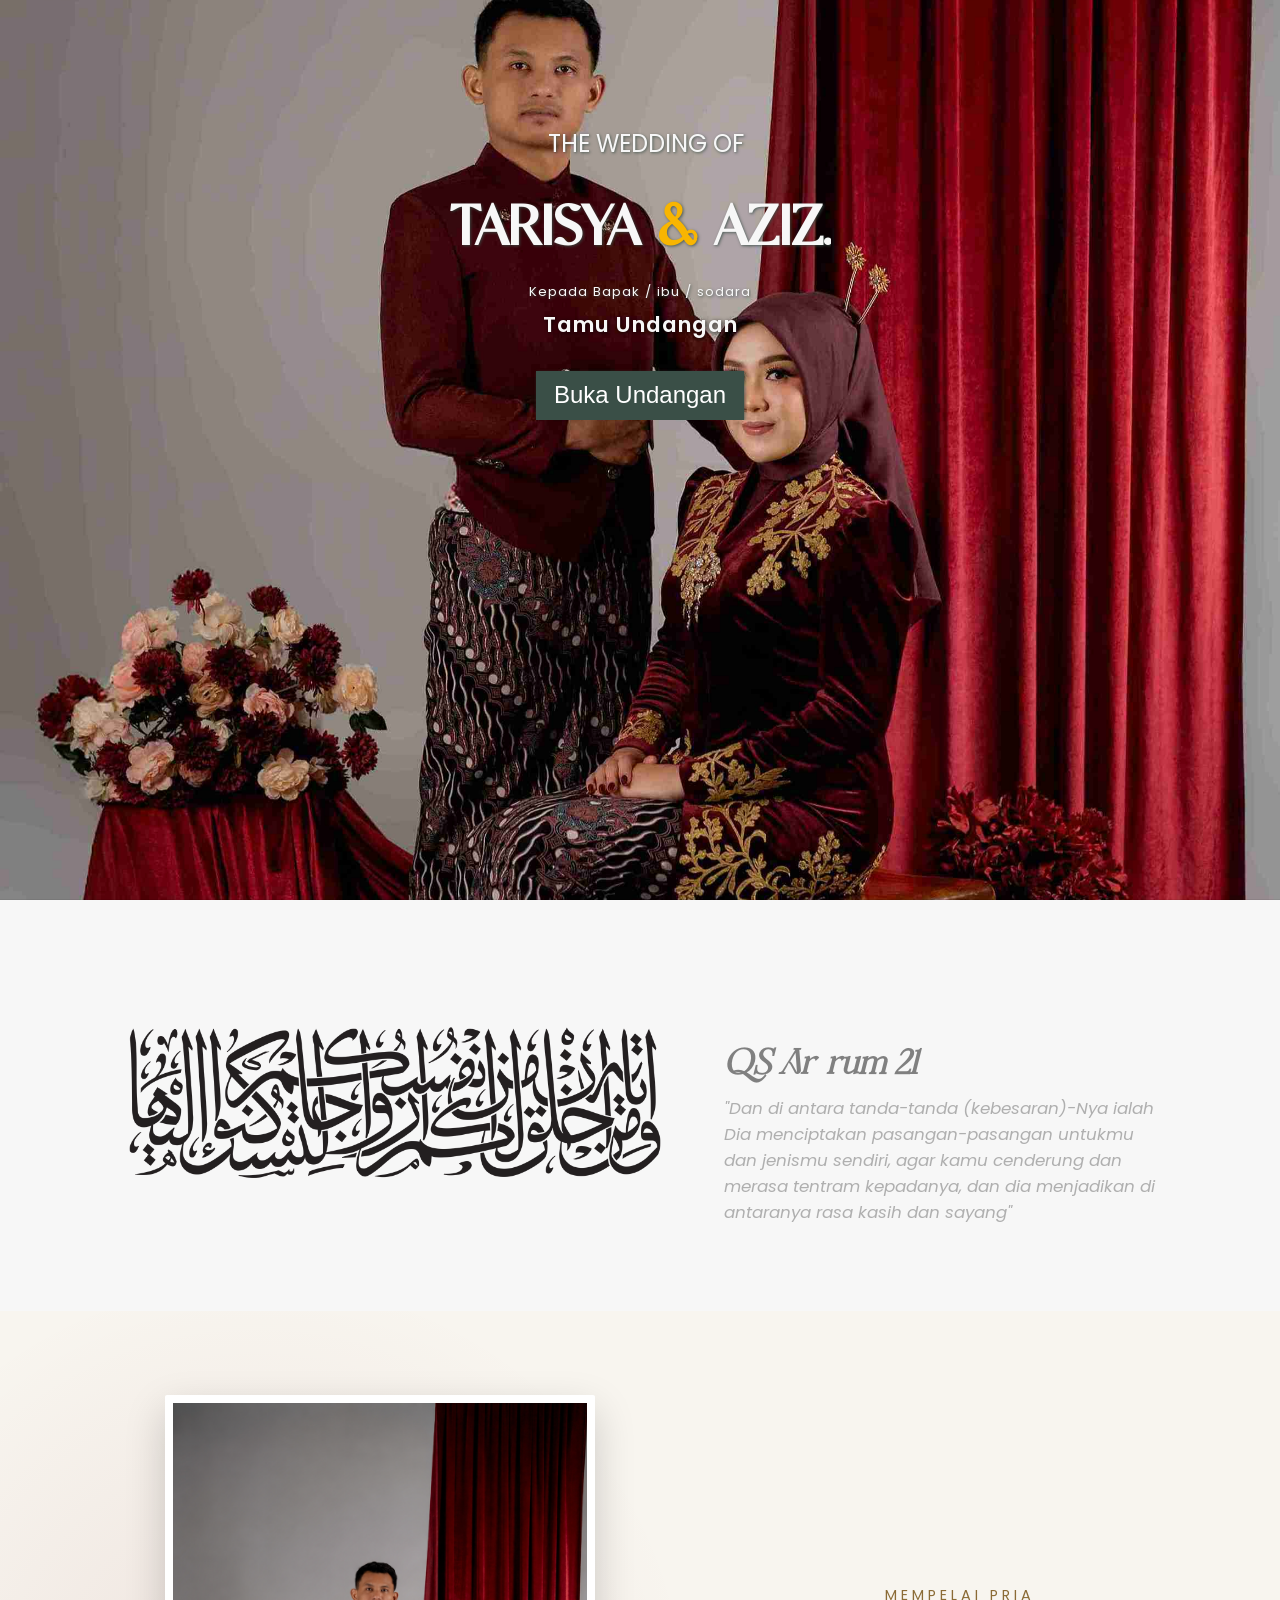
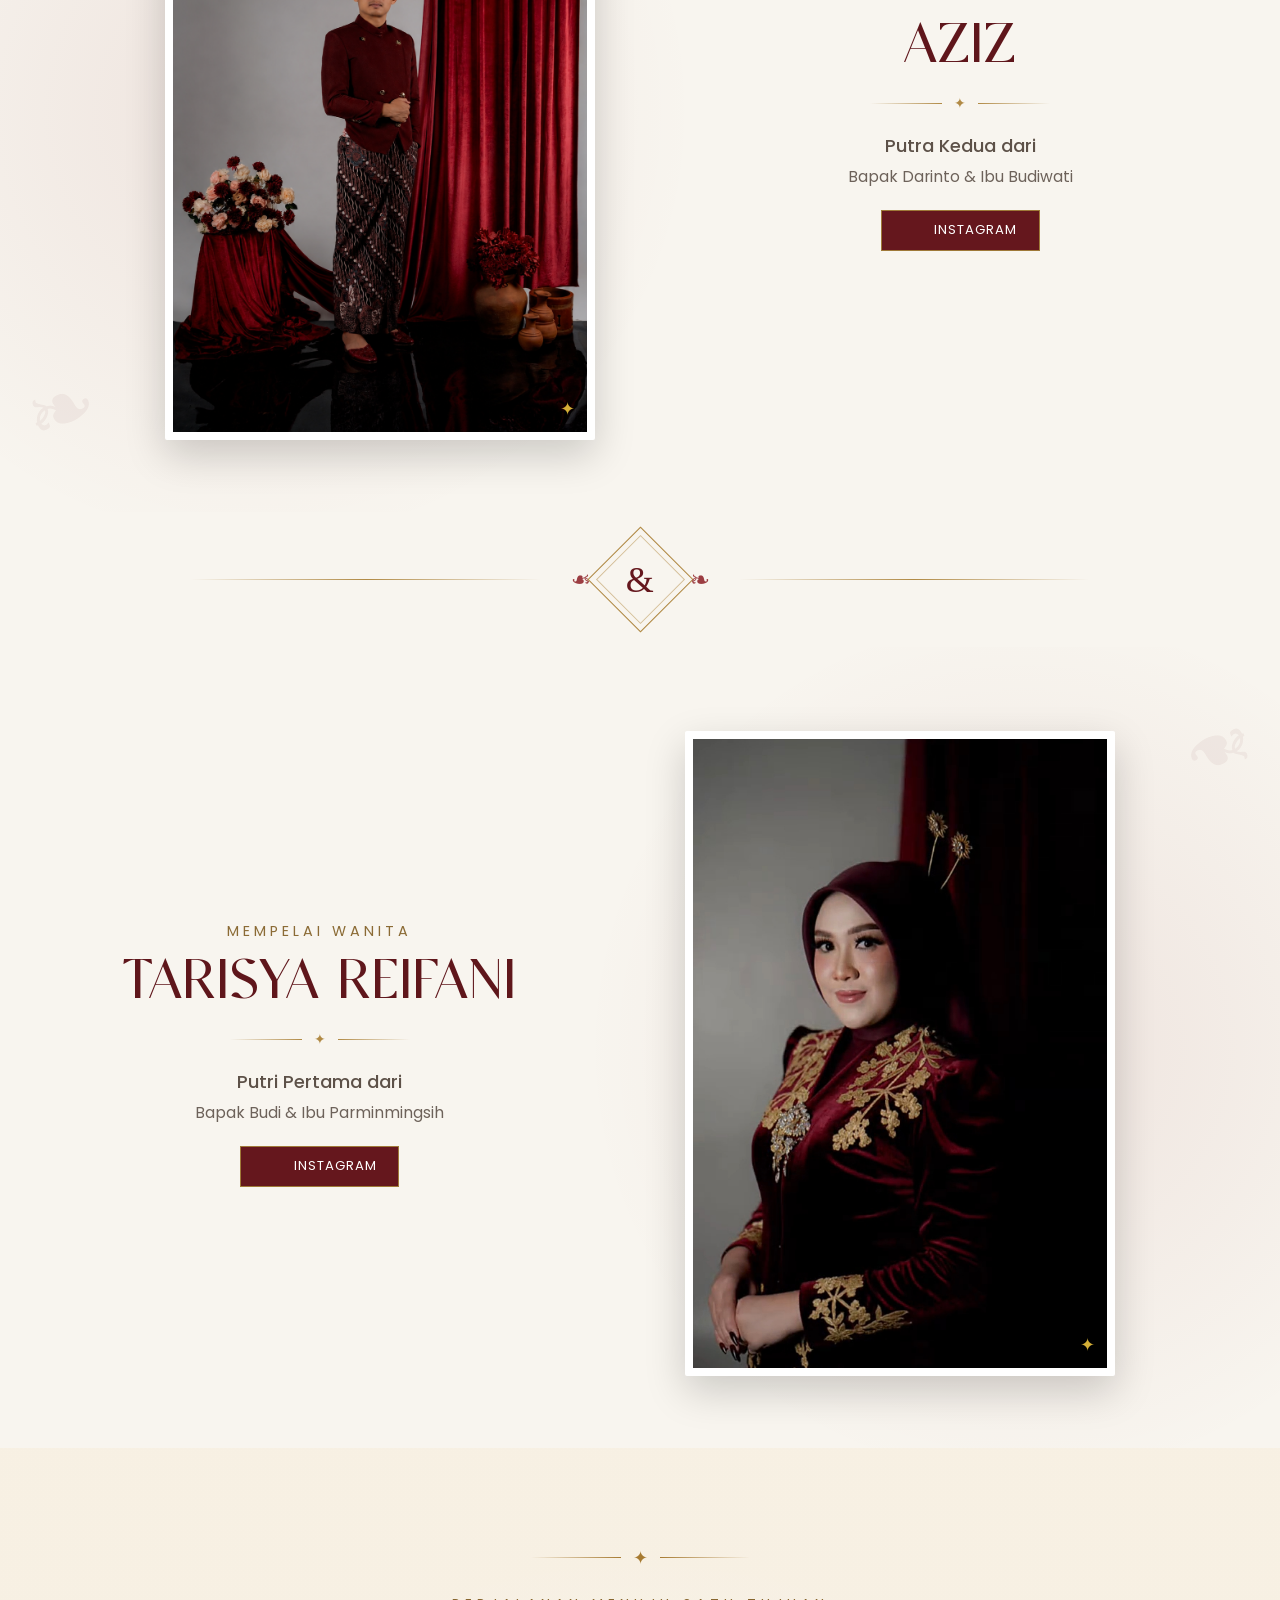
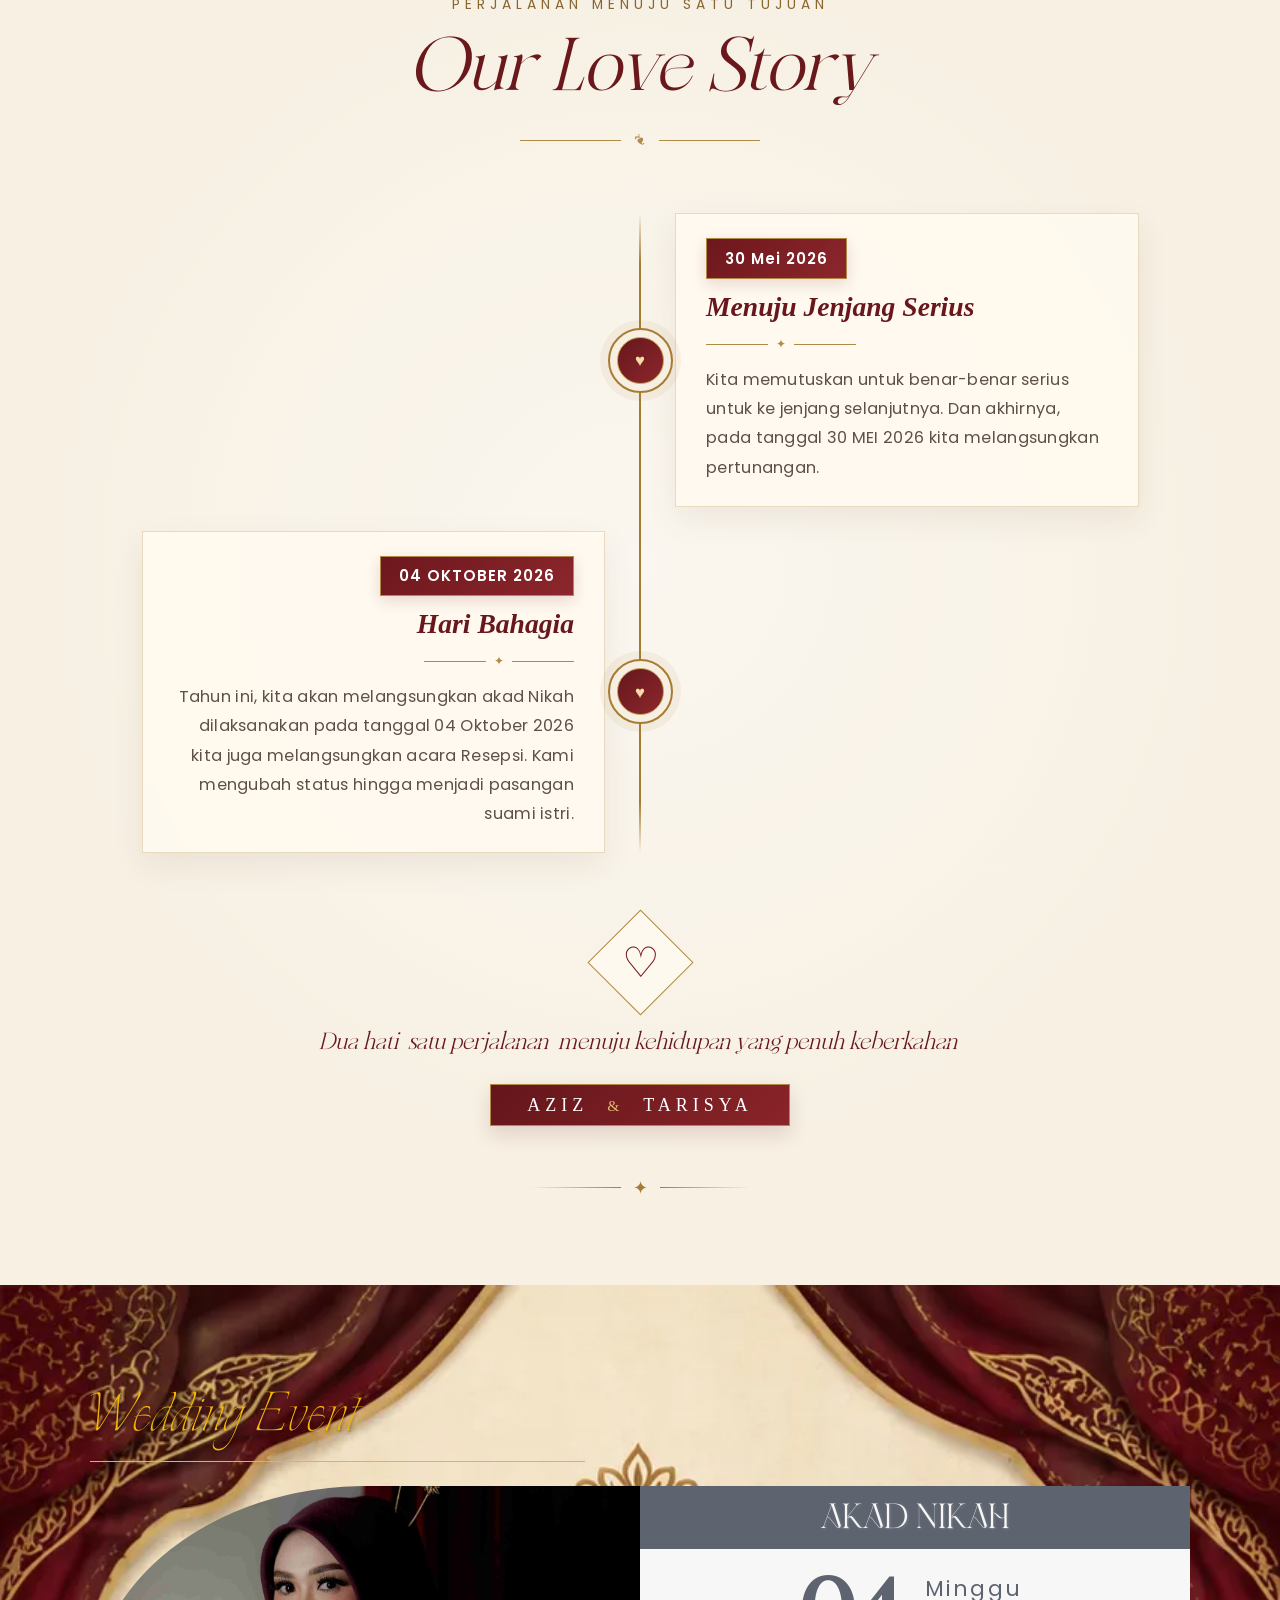
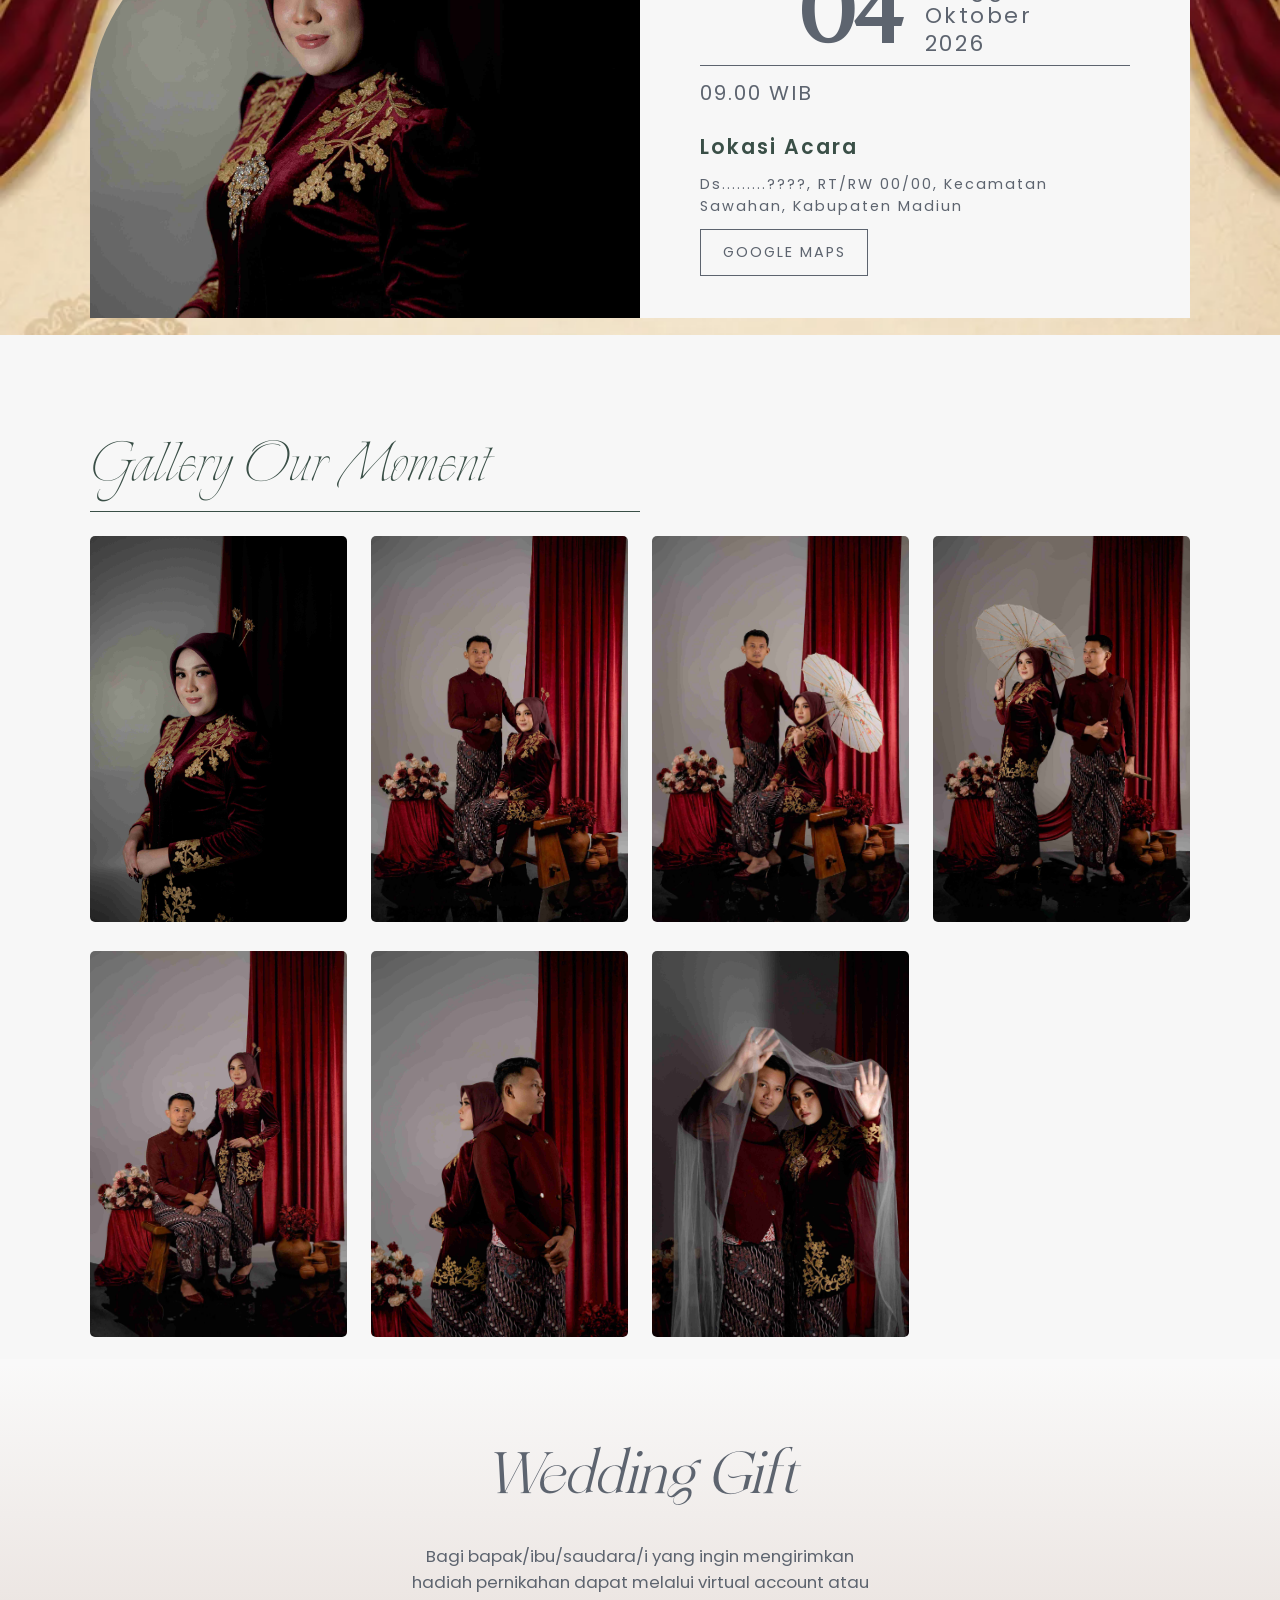
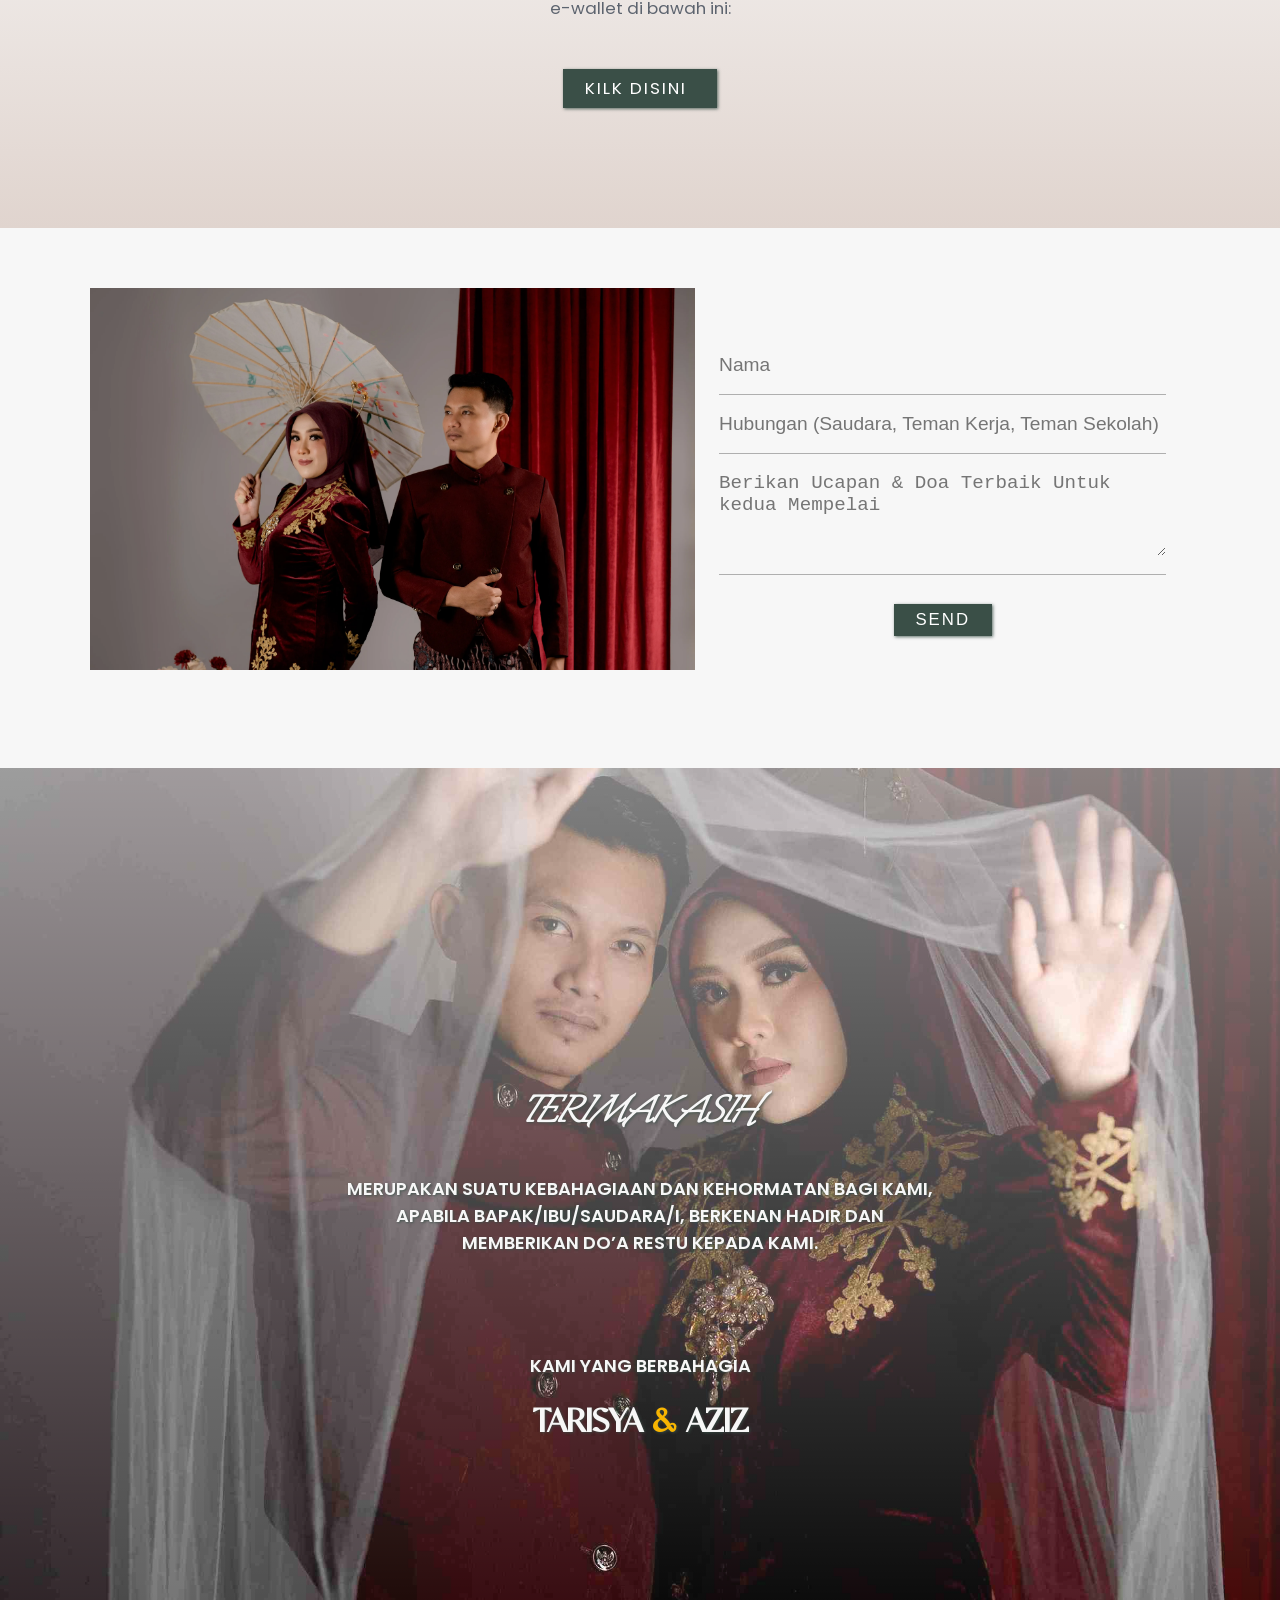
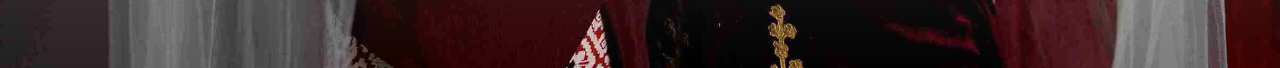
==== commit 72e08d12: "Update file foto & index html" ====
--- a/index.html
+++ b/index.html
@@ -96,8 +96,8 @@
     <!-- hero section start -->
     <section class="hero" id="home">
       <div class="slider">
-        <img src="images/gallery/foto2.jpeg" alt="" class="slide">
-        <img src="images/gallery/foto4.jpeg"slide>
+        <img src="images/gallery/foto4.jpeg" alt="" class="slide">
+        <img src="images/gallery/foto4.jpeg" alt="" class="slide">
         <img src="images/gallery/foto7.jpeg" alt="" class="slide">
       </div>
       <div class="content">
@@ -401,7 +401,7 @@
                 <p>
                     Kita memutuskan untuk benar-benar serius
                     untuk ke jenjang selanjutnya. Dan akhirnya,
-                    pada tanggal 00 Juli tahun 2026 kita
+                    pada tanggal 30 MEI 2026 kita
                     melangsungkan pertunangan.
                 </p>
 
@@ -437,9 +437,7 @@
                 </div>
 
                 <p>
-                    Tahun ini, kita akan melangsungkan pernikahan
-                    tepatnya 04 Oktober 2026. Kita akan melaksanakan
-                    Akad Nikah dan di tanggal 00 Oktober 2026 kita
+                    Tahun ini, kita akan melangsungkan akad Nikah dilaksanakan pada tanggal 04 Oktober 2026 kita
                     juga melangsungkan acara Resepsi.
                     Kami mengubah status hingga menjadi pasangan
                     suami istri.
@@ -497,22 +495,22 @@
         <div class="card" data-aos="fade-up-right" data-aos-delay="1000" data-aos-duration="1000">
           <div class="box-img">
             <div class="slider-img">
-              <img src="images/gallery/foto1.jpeg" alt="" class="event-img" />
-              <img src="images/gallery/foto3.jpeg"event-img />
-              <img src="images/gallery/foto4.jpeg" class="event-img" />
+              <img src="images/gallery/foto1.jpeg" class="event-img" />
+              <img src="images/hero/bagroundgift.webp"alt="" class="event-img" />
+              <img src="images/hero/bagroundakad1.jpeg" class="event-img" />
               
             </div>
           </div>
           <div class="box-date">
             <div class="title-event">
-              <h3>Akad Nikah </h3>
+              <h3>Akad Nikah</h3>
             </div>
             <div class="date-event"> 
               <div class="tgl">
                 <h4>04</h4>
               </div>
               <div class="detail">
-                <h5>Minggu </h5>
+                <h5>Minggu</h5>
                 <h5>Oktober</h5>
                 <h5>2026</h5>
               </div>
@@ -522,7 +520,7 @@
                 <div class="lokasi">
                   <h5>Lokasi Acara</h5>
                   <h5></h5>
-                  <p>Ds........., RT/RW 00/00, Kecamatan Sawahan, Kabupaten Madiun</p>
+                  <p>Ds.........????, RT/RW 00/00, Kecamatan Sawahan, Kabupaten Madiun</p>
                   <a href="https://maps.app.goo.gl/xqVfcMwuaPLgPDEY7" target="_blank" class="cbt">Google Maps</a>
                </div>
               </div>
@@ -560,18 +558,6 @@
             <a href="images/gallery/foto7.JPG" data-lightbox="models" data-title="Caption4">
               <img src="images/gallery/foto7.jpeg" alt="" class="img">
             </a>
-            <!-- <a href="images/gallery/9.JPG" data-lightbox="models" data-title="Caption5">
-              <img src="images/gallery/foto8.jpeg" alt="" class="img">
-            </a>
-            <a href="images/gallery/10.JPG" data-lightbox="models" data-title="Caption6">
-              <img src="images/gallery/10.JPG" alt="" class="img">
-            </a>
-            <a href="images/gallery/11.JPG" data-lightbox="models" data-title="Caption7">
-              <img src="images/gallery/11.JPG" alt="" class="img">
-            </a>
-            <a href="images/event/event5.JPG" data-lightbox="models" data-title="Caption8">
-              <img src="images/event/event5.JPG" alt="" class="img">
-            </a> -->
         
           </div>
         </div>
@@ -587,7 +573,7 @@
       </div>
       <div class="card-container" id="card-container">
         <div class="card">
-          <h3>DANA</h3>
+          <h3>......?</h3>
           <h5 id="textSalin">00000000000</h5>
           <p id="yani">AZIZ</p>
           <button class="salin" id="show-cards" onclick="noUtsman()"> <i data-feather="copy" style="vertical-align: middle"></i> Salin No.Dana </button>
@@ -606,7 +592,7 @@
   <div class="row">
 
     <img
-      src="images/hero/jawa-wayang-bg.png.png"
+      src="images/hero/bagroundgift.webp"
       alt=""
       class="rsvp-img"
     >
--- a/css/style.css
+++ b/css/style.css
@@ -2633,7 +2633,7 @@
 
 /* event */
 .bg-event {
-  background-image: url("../images/bg-event.jpg");
+  background-image: url("../images/baground.webp");
   background-size: cover;
   overflow-x: hidden;
 }
@@ -3216,7 +3216,7 @@
   min-height: 100vh;
   display: flex;
   align-items: center;
-  background-image: url(../images/popup.JPG);
+  background-image: url(../images/gallery/foto7.jpeg);
   background-size: cover;
   background-position: center;
   position: relative;
@@ -3584,6 +3584,7 @@
     height: 25rem;
     object-fit: cover;
     object-position: center;
+    
   }
 
   .rsvp .row .message {
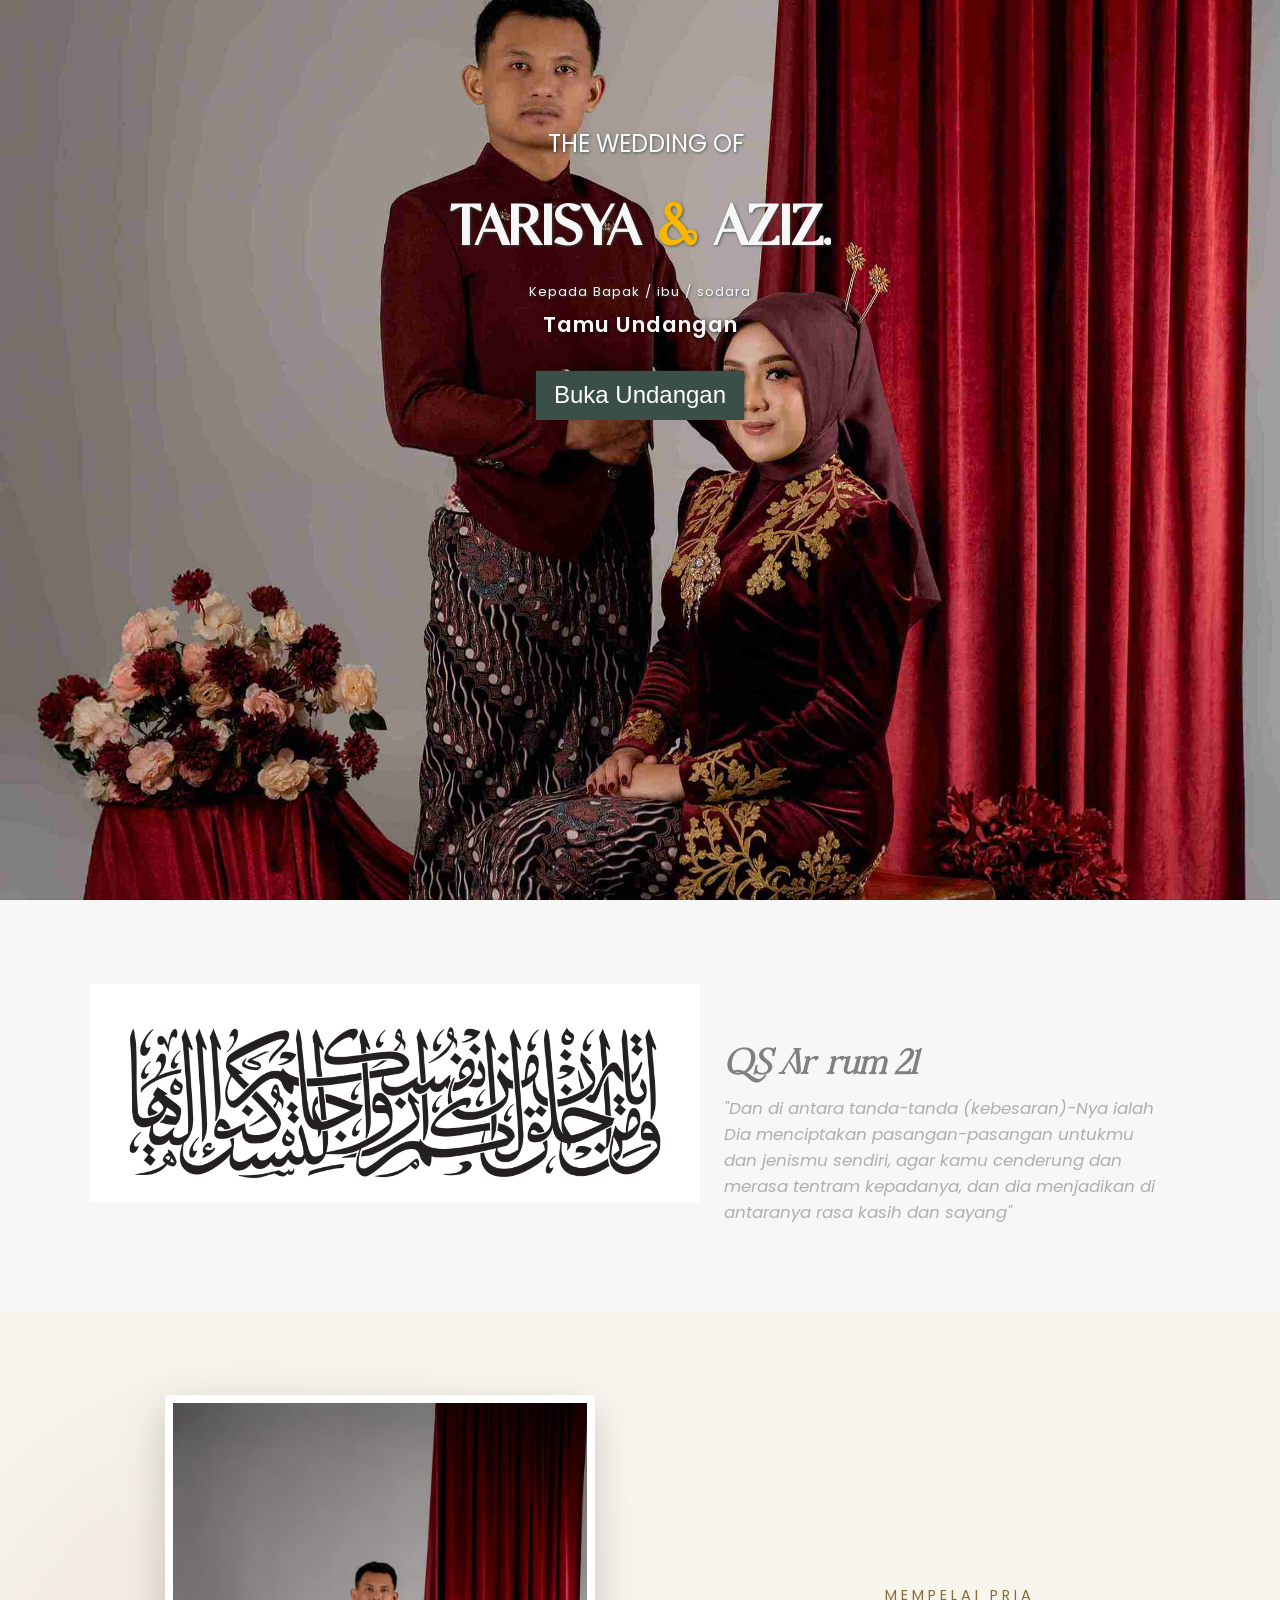
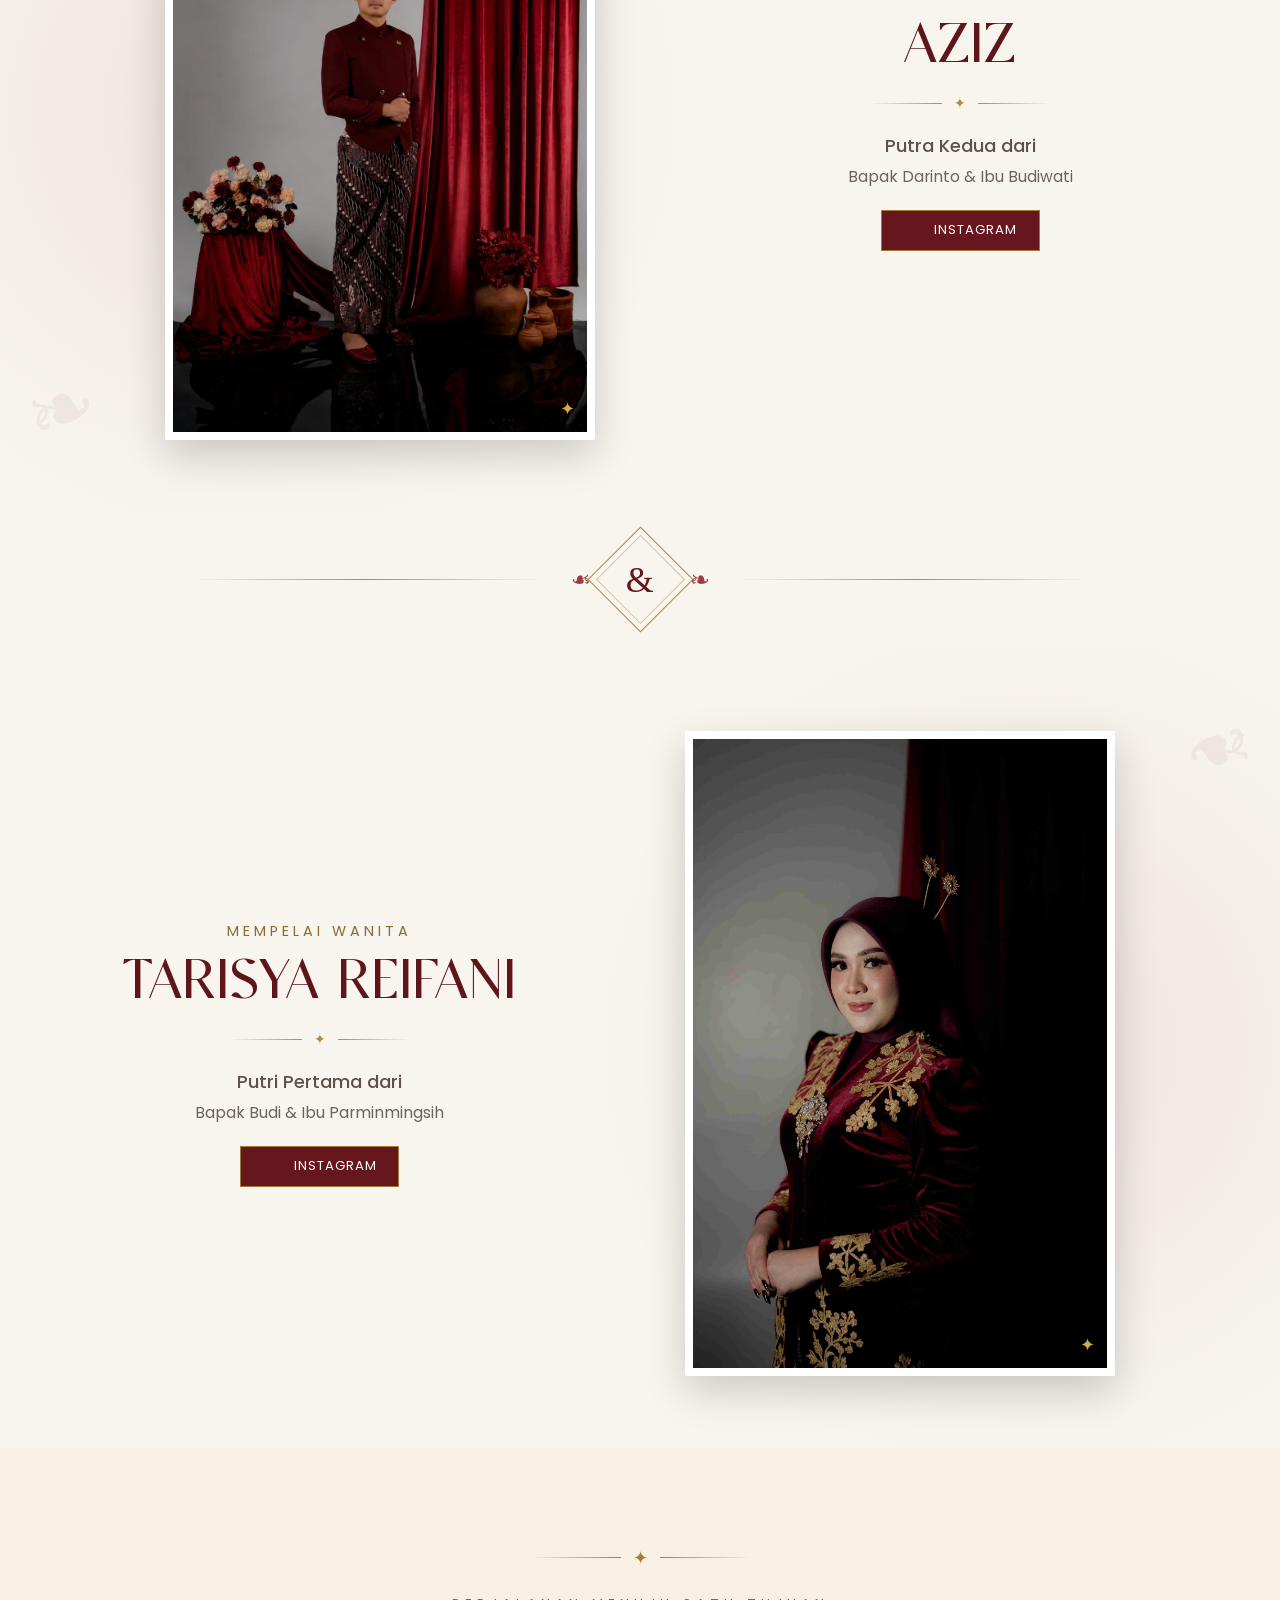
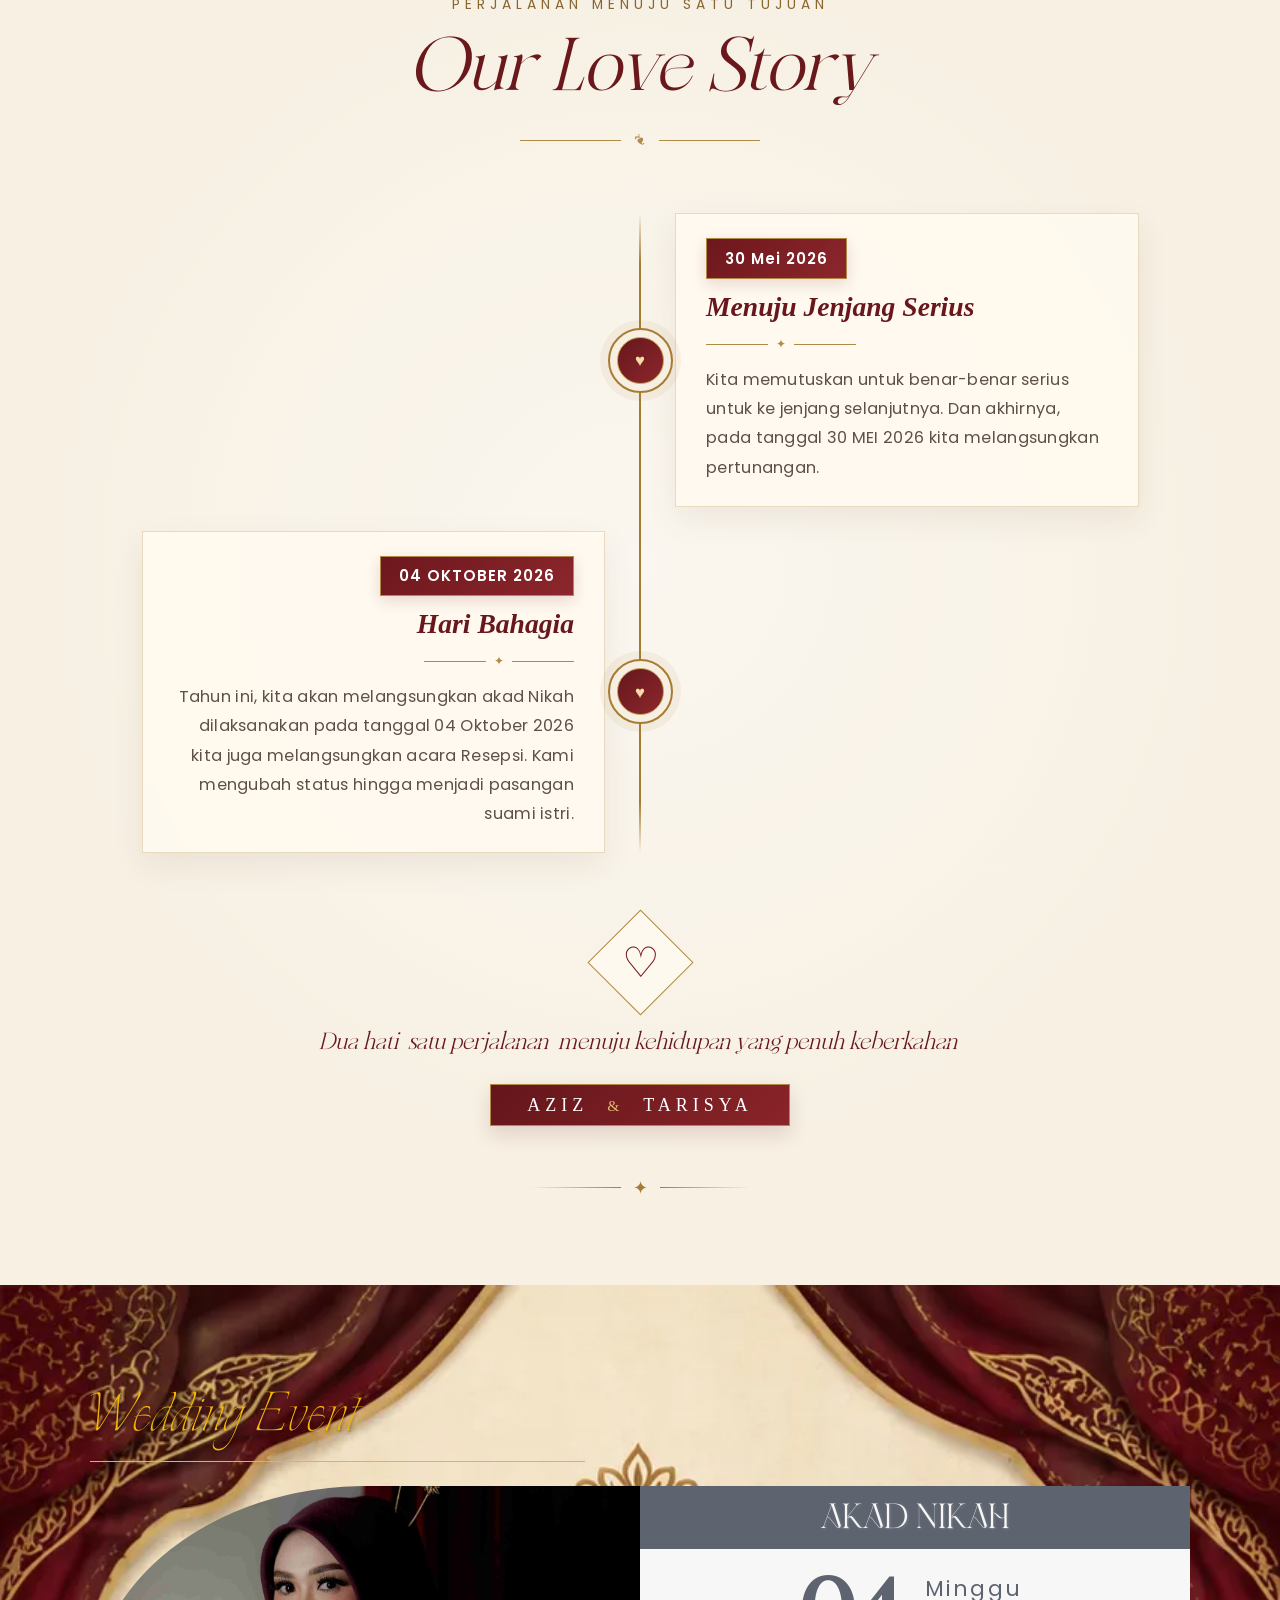
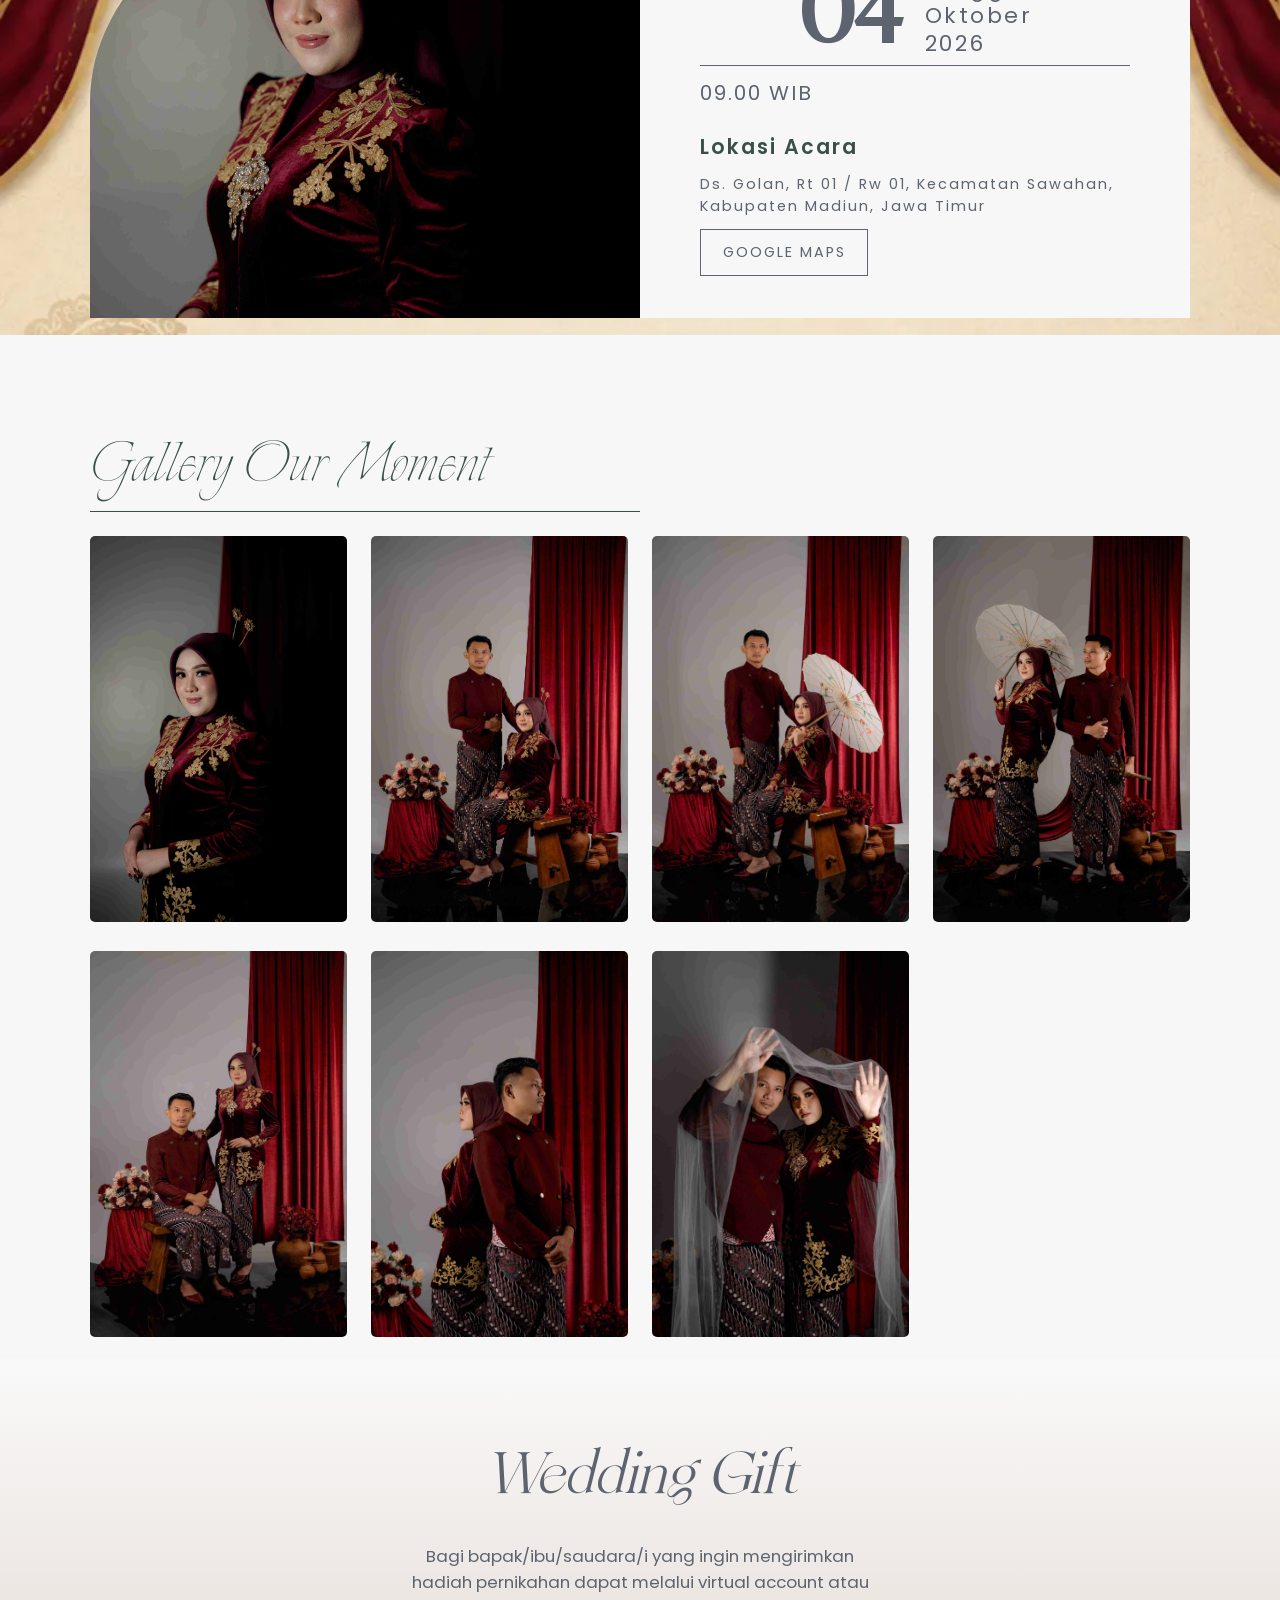
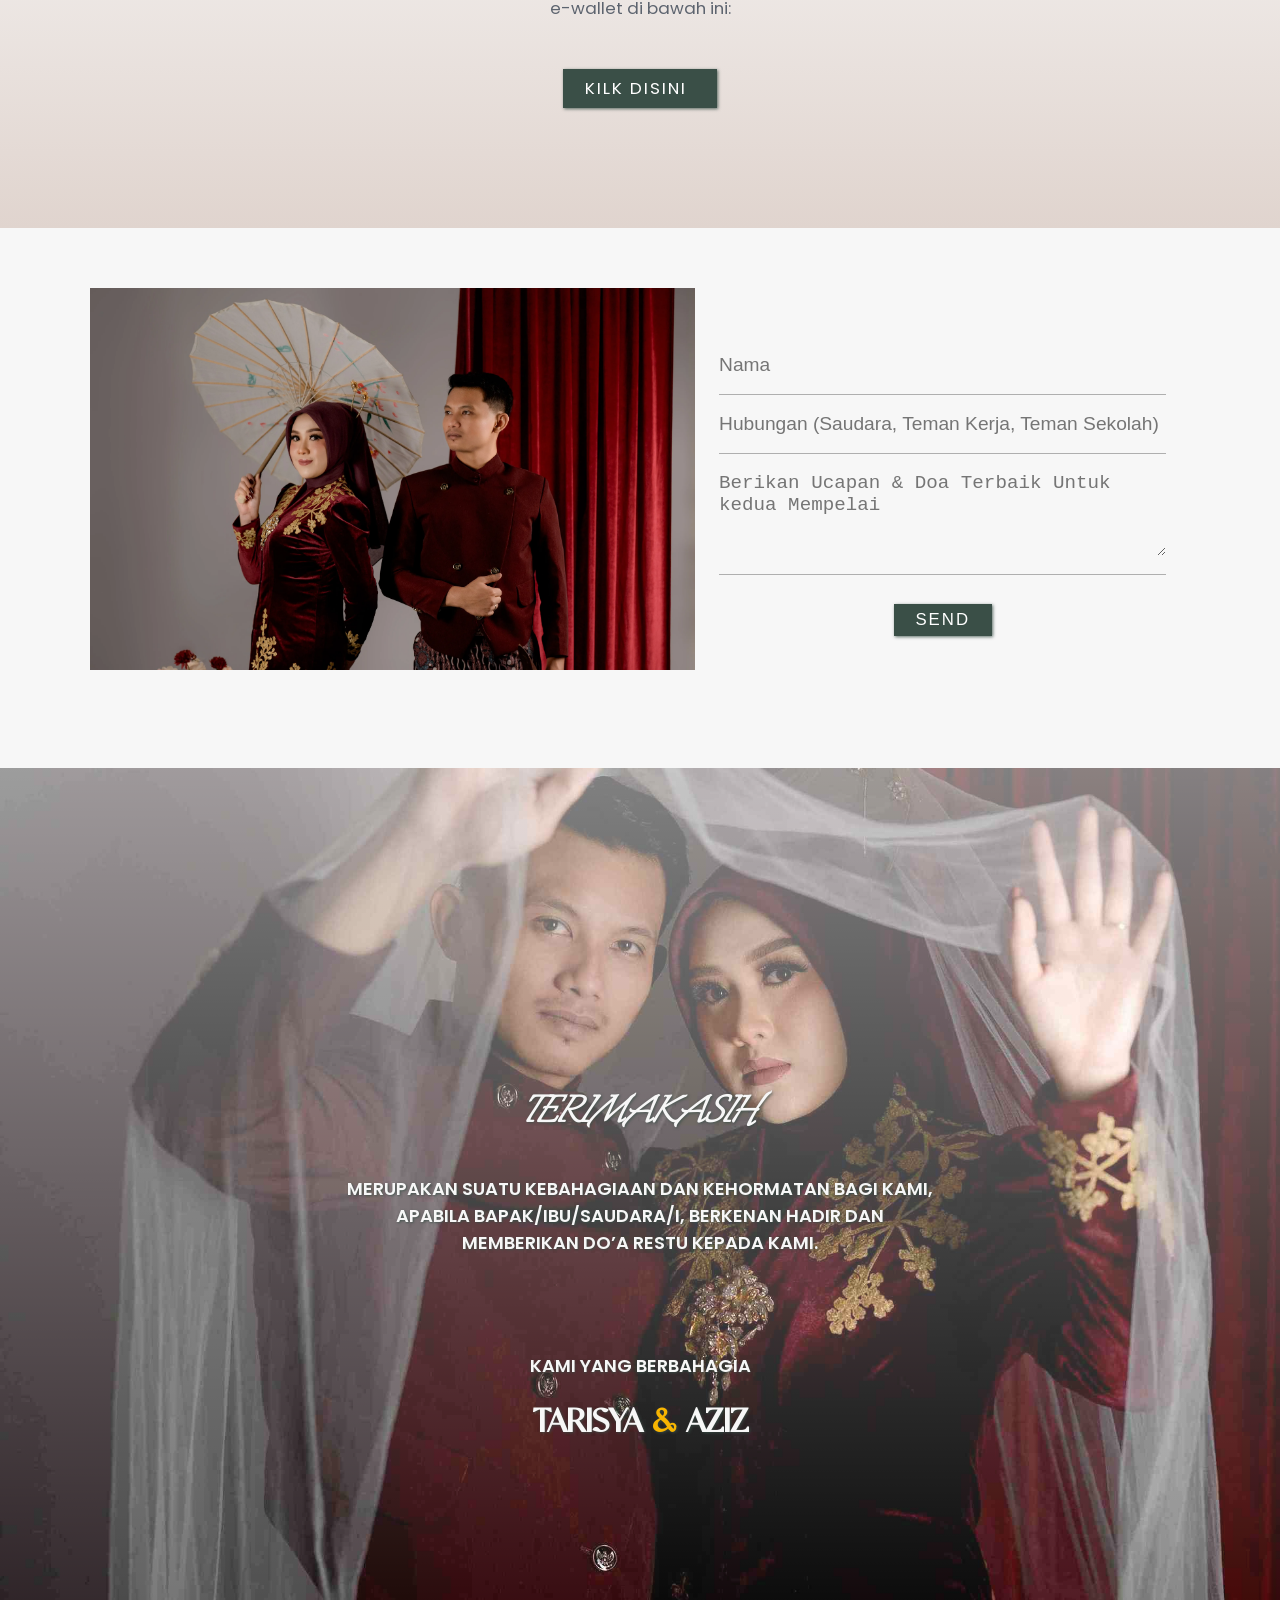
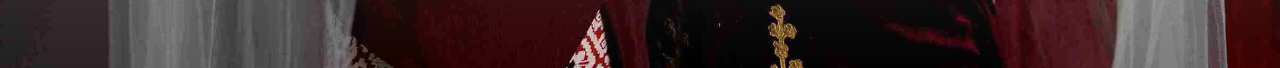
==== commit 7f778569: "Add Loading Screen" ====
--- a/index.html
+++ b/index.html
@@ -5,9 +5,7 @@
     <meta http-equiv="X-UA-Compatible" content="IE=edge" />
     <meta name="viewport" content="width=device-width, initial-scale=1.0" />
     <meta property="og:title" content="The Wedding OF : AZIZ & TARISYA">
-    <meta property="og:description" content="....,....,...,...">
-    <!-- <meta property="og:image" content="https://i.ibb.co/p2xrqXN/Utsman.png">
-    <meta property="og:url" content="https://masreyxlvi.github.io/Utsman-Yani/"> -->
+    <meta property="og:description" content="">
     <meta property="og:type" content="website">
 
     <!-- my fonts -->
@@ -22,7 +20,6 @@
     <!-- Lightbox -->
     <link rel="stylesheet" href="css/lightbox.css">
     <title>The Wedding Of : AZIZ & TARISYA</title>
-    <!-- <link rel="shortcut icon" href="images/logo.png" /> -->
     <!-- toastr -->
     <link rel="stylesheet" href="assets/toastr/toastr.min.css">
     <!-- sweaatalert -->
@@ -32,6 +29,28 @@
   </head>
   
   <body>
+
+<!-- LOADING SCREEN -->
+<div id="page-loader">
+    <div class="loader-content">
+        <div class="loader-ornament">✦</div>
+
+        <h2>The Wedding Of</h2>
+
+        <div class="loader-names">
+            TARISYA <span>&</span> AZIZ
+        </div>
+
+        <div class="loader-line">
+            <span></span>
+        </div>
+
+        <div class="loader-spinner"></div>
+
+        <p>Menyiapkan undangan...</p>
+    </div>
+</div>
+
 <div id="myPopup" class="popup">
   <div class="popup-container">
     <div class="popup-content">
@@ -86,12 +105,7 @@
     </div>
   </div>
 </div>
-    
-    <!-- popup end -->
-    <!-- my Logo  -->
-    <!-- Elemen logo -->
       <div id="logo">
-        <!-- <img src="images/logo.png" alt="Logo" /> -->
       </div>
     <!-- hero section start -->
     <section class="hero" id="home">
@@ -154,7 +168,7 @@
     <section class="quran" id="quran">
       <div class="row">
         <div class="quran-img" data-aos="zoom-in" data-aos-duration="2000">
-          <img src="images/quran.png" alt="quran" />
+          <img src="images/quran.webp" alt="quran" />
         </div>
         <div class="content">
           <h3 data-aos="fade-up" data-aos-delay="700" data-aos-duration="2000">QS Ar-rum 21</h3>
@@ -173,7 +187,7 @@
         <div class="about-img" data-aos="zoom-in-up" data-aos-duration="1500">
             <div class="photo-frame">
                 <img
-                    src="images/hero/mempelaipria.png"
+                    src="images/hero/mempelaipria.webp"
                     alt="Mempelai Pria"
                 >
             </div>
@@ -338,7 +352,7 @@
         >
             <div class="photo-frame">
                 <img
-                    src="images/hero/mempelaiwanita.jpeg"
+                    src="images/gallery/foto1.jpeg"
                     alt="Mempelai Wanita"
                 >
             </div>
@@ -520,7 +534,7 @@
                 <div class="lokasi">
                   <h5>Lokasi Acara</h5>
                   <h5></h5>
-                  <p>Ds.........????, RT/RW 00/00, Kecamatan Sawahan, Kabupaten Madiun</p>
+                  <p>Ds. Golan, Rt 01 / Rw 01, Kecamatan Sawahan, Kabupaten Madiun, Jawa Timur</p>
                   <a href="https://maps.app.goo.gl/xqVfcMwuaPLgPDEY7" target="_blank" class="cbt">Google Maps</a>
                </div>
               </div>
@@ -572,12 +586,6 @@
         <a class="rekening" id="show-cards"> Kilk Disini <i data-feather="arrow-right" style="vertical-align: middle"></i></a>
       </div>
       <div class="card-container" id="card-container">
-        <div class="card">
-          <h3>......?</h3>
-          <h5 id="textSalin">00000000000</h5>
-          <p id="yani">AZIZ</p>
-          <button class="salin" id="show-cards" onclick="noUtsman()"> <i data-feather="copy" style="vertical-align: middle"></i> Salin No.Dana </button>
-        </div>
         <div class="card">
           <h3>MANDIRI</h3>
           <h5 id="textSalin2">1710010771130</h5>
@@ -698,6 +706,8 @@
     <script src="assets/Arctext/js/jquery.arctext.js"></script>
     <!-- sweetalert -->
     <script src="assets/sweetalert2/sweetalert2.all.min.js"></script>
+    <!-- Loader Js -->
+     <script src="js/loader.js"></script>
 
 
     <script src="js/database.js"></script>
@@ -718,9 +728,6 @@
         });
       </script>
       
-
-
-
      
   </body>
 </html>
--- a/css/style.css
+++ b/css/style.css
@@ -17,6 +17,200 @@
   font-display: swap;
 }
 /* Start Custom Fonts CSS */
+
+
+/* =====================================================
+   LOADING SCREEN
+===================================================== */
+
+#page-loader {
+    position: fixed;
+    top: 0;
+    left: 0;
+
+    width: 100%;
+    height: 100vh;
+
+    background: #000;
+
+    display: flex;
+    justify-content: center;
+    align-items: center;
+
+    z-index: 999999;
+
+    opacity: 1;
+    visibility: visible;
+
+    transition:
+        opacity 0.8s ease,
+        visibility 0.8s ease;
+}
+
+
+/* Saat loading selesai */
+#page-loader.hide {
+    opacity: 0;
+    visibility: hidden;
+    pointer-events: none;
+}
+
+
+/* Konten */
+.loader-content {
+    width: 90%;
+    max-width: 350px;
+
+    text-align: center;
+
+    color: #d4af37;
+}
+
+
+/* Ornamen */
+.loader-ornament {
+    font-size: 25px;
+
+    margin-bottom: 15px;
+
+    animation: loaderRotate 2s linear infinite;
+}
+
+
+/* Judul */
+.loader-content h2 {
+    margin: 0;
+
+    font-family: "Explora", serif;
+
+    font-size: 30px;
+
+    font-weight: 400;
+}
+
+
+/* Nama */
+.loader-names {
+    margin-top: 12px;
+
+    color: white;
+
+    font-family: "Poppins", sans-serif;
+
+    font-size: 14px;
+
+    letter-spacing: 4px;
+}
+
+.loader-names span {
+    color: #d4af37;
+
+    margin: 0 5px;
+}
+
+
+/* Garis */
+.loader-line {
+    width: 160px;
+
+    height: 1px;
+
+    margin: 25px auto;
+
+    background: rgba(212, 175, 55, 0.25);
+
+    overflow: hidden;
+}
+
+.loader-line span {
+    display: block;
+
+    width: 60px;
+
+    height: 100%;
+
+    background: #d4af37;
+
+    animation: loaderLine 1.5s infinite ease-in-out;
+}
+
+
+/* Spinner */
+.loader-spinner {
+    width: 30px;
+    height: 30px;
+
+    margin: 0 auto 15px;
+
+    border-radius: 50%;
+
+    border: 2px solid rgba(212, 175, 55, 0.2);
+
+    border-top-color: #d4af37;
+
+    animation: loaderSpin 0.8s linear infinite;
+}
+
+
+/* Text */
+.loader-content p {
+    margin: 0;
+
+    color: rgba(255, 255, 255, 0.7);
+
+    font-family: "Poppins", sans-serif;
+
+    font-size: 11px;
+
+    letter-spacing: 1px;
+}
+
+
+/* =====================================================
+   ANIMATION
+===================================================== */
+
+@keyframes loaderSpin {
+
+    from {
+        transform: rotate(0deg);
+    }
+
+    to {
+        transform: rotate(360deg);
+    }
+
+}
+
+
+@keyframes loaderRotate {
+
+    from {
+        transform: rotate(0deg);
+    }
+
+    to {
+        transform: rotate(360deg);
+    }
+
+}
+
+
+@keyframes loaderLine {
+
+    0% {
+        transform: translateX(-70px);
+    }
+
+    50% {
+        transform: translateX(170px);
+    }
+
+    100% {
+        transform: translateX(170px);
+    }
+
+}
 
 /* MY CSS VARIABLE */
 :root {
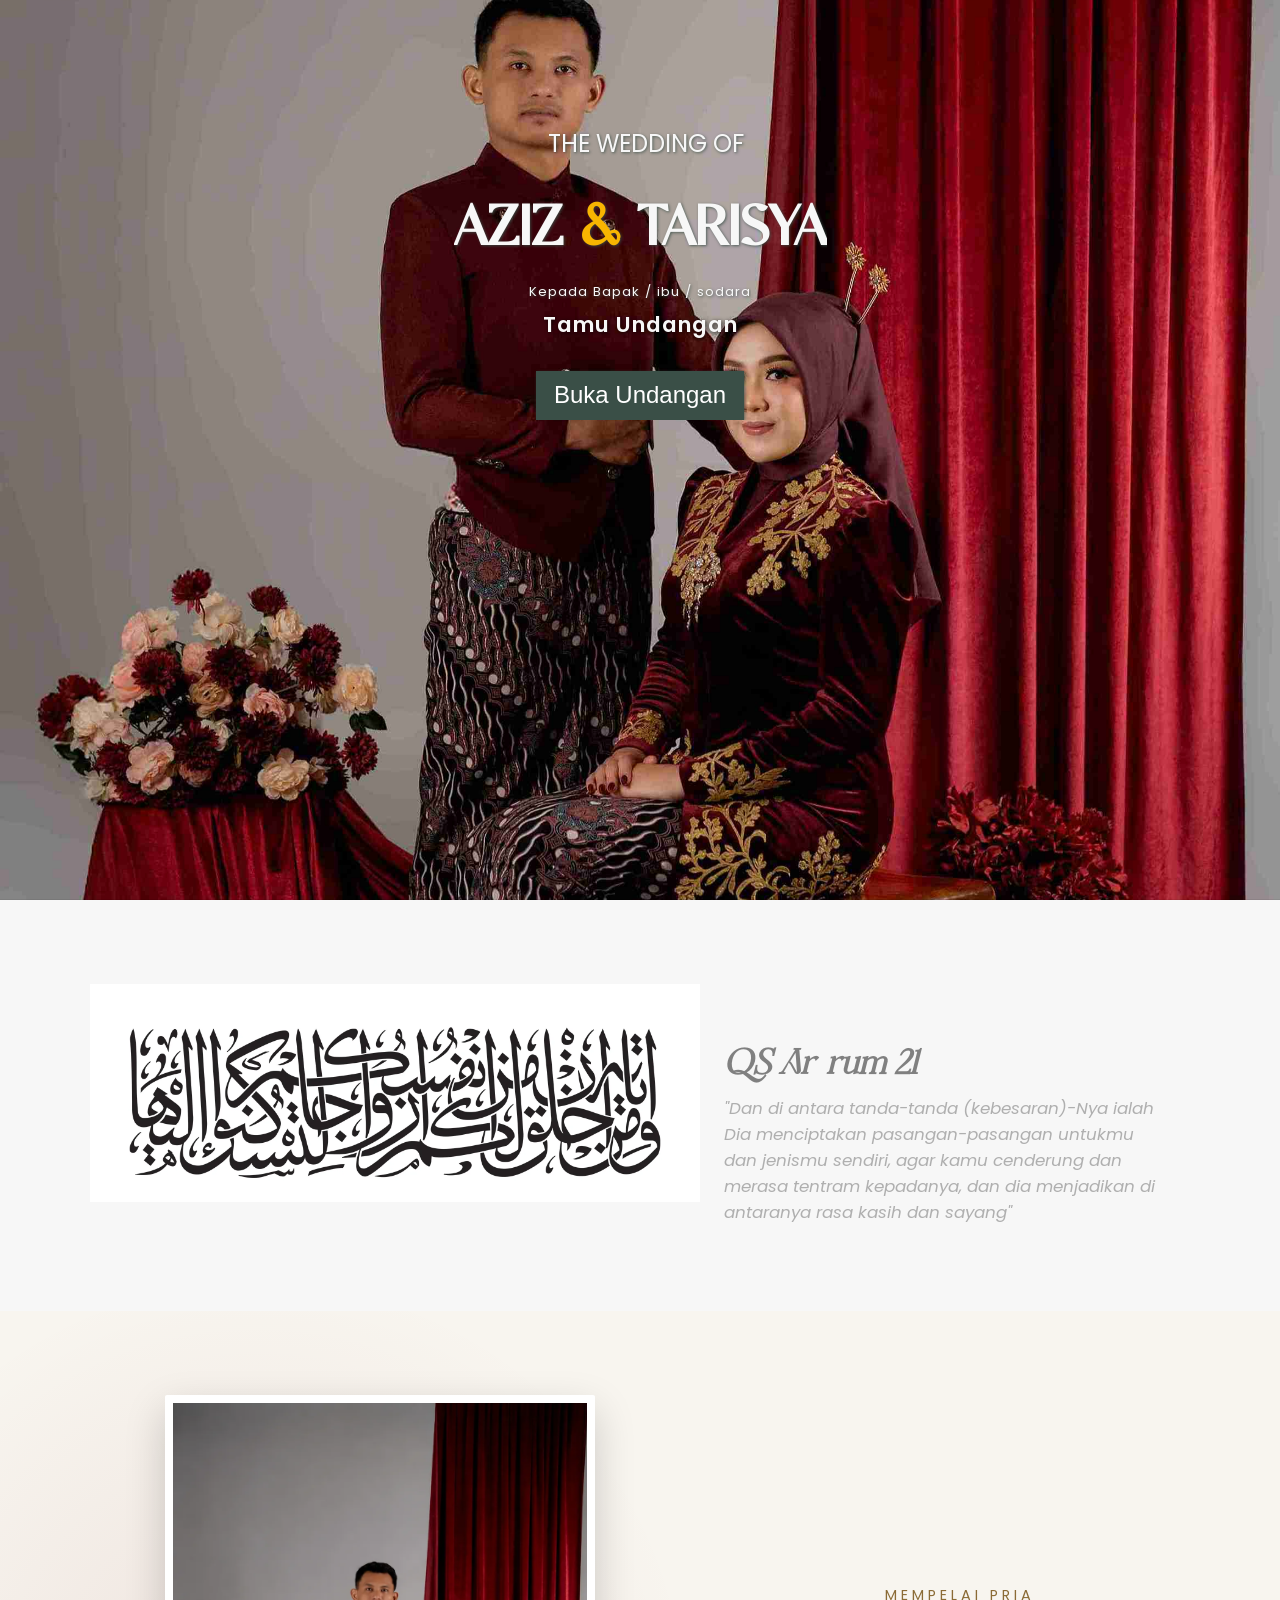
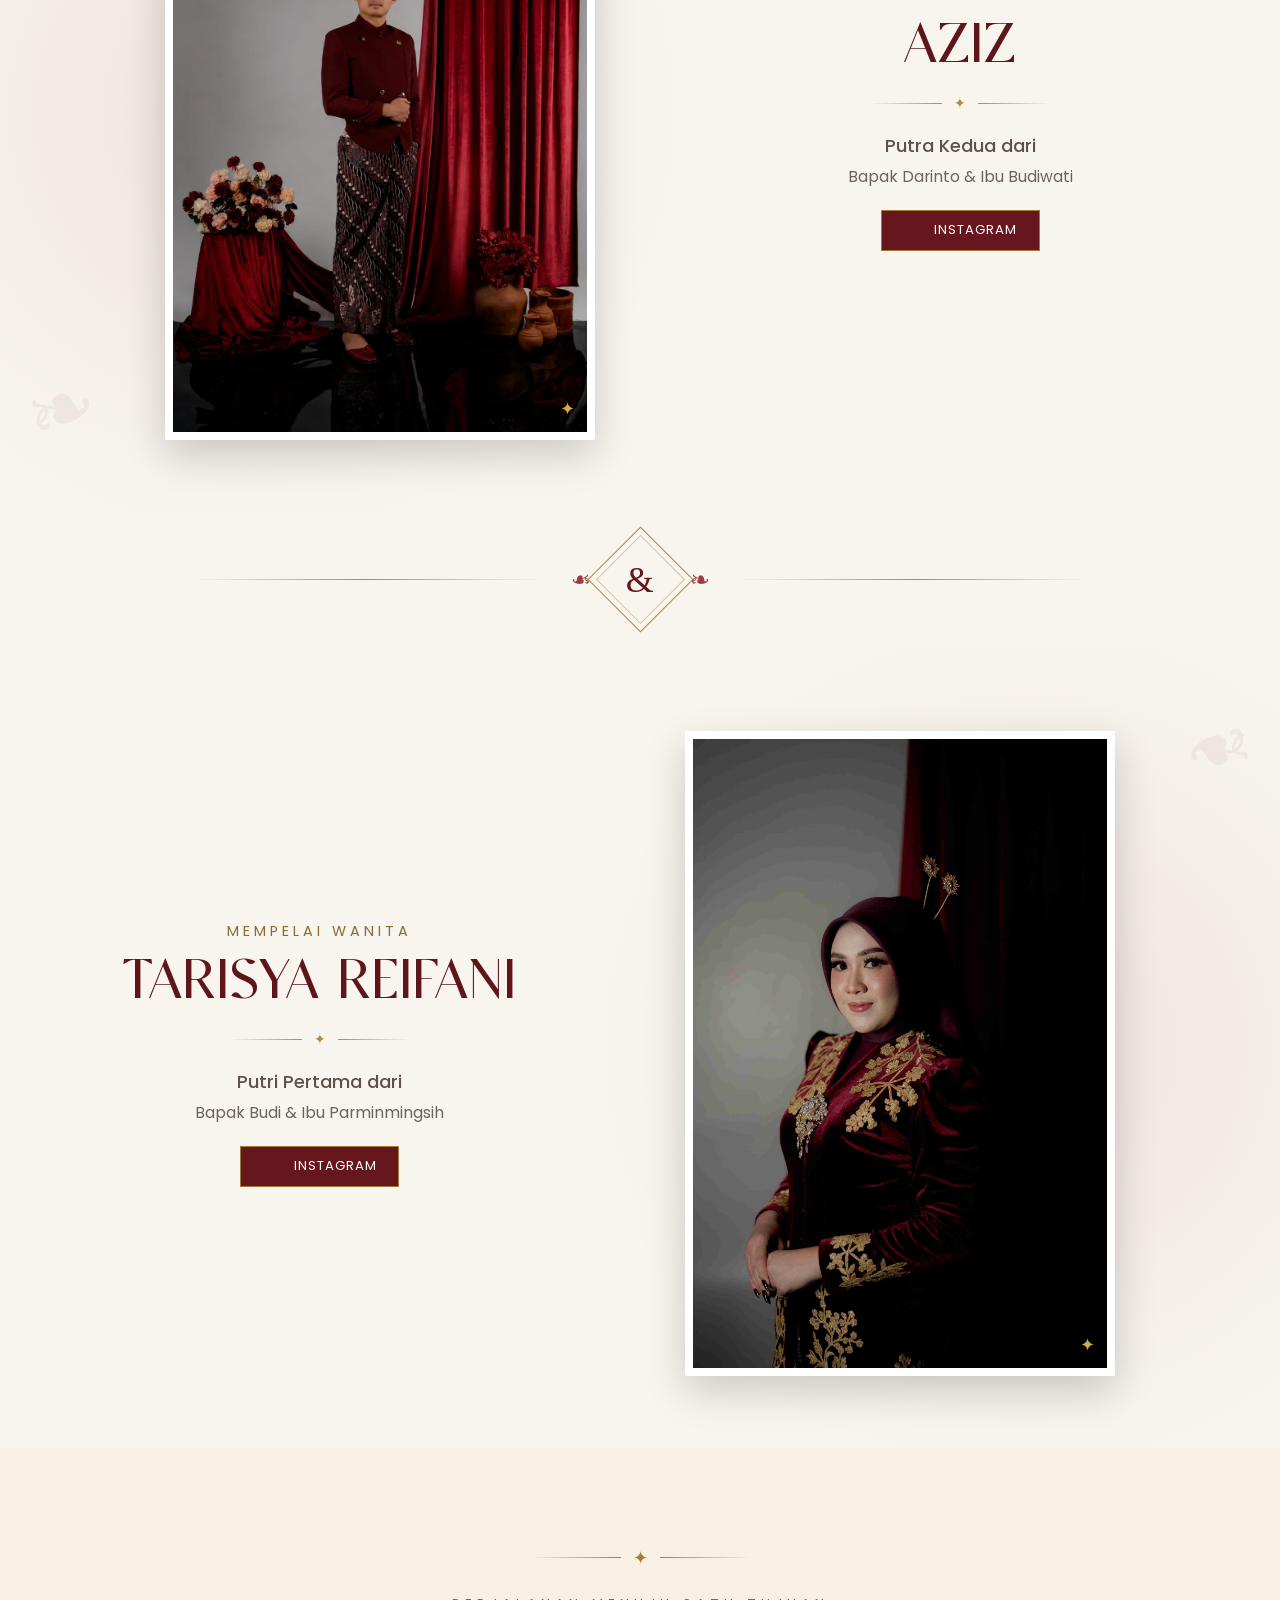
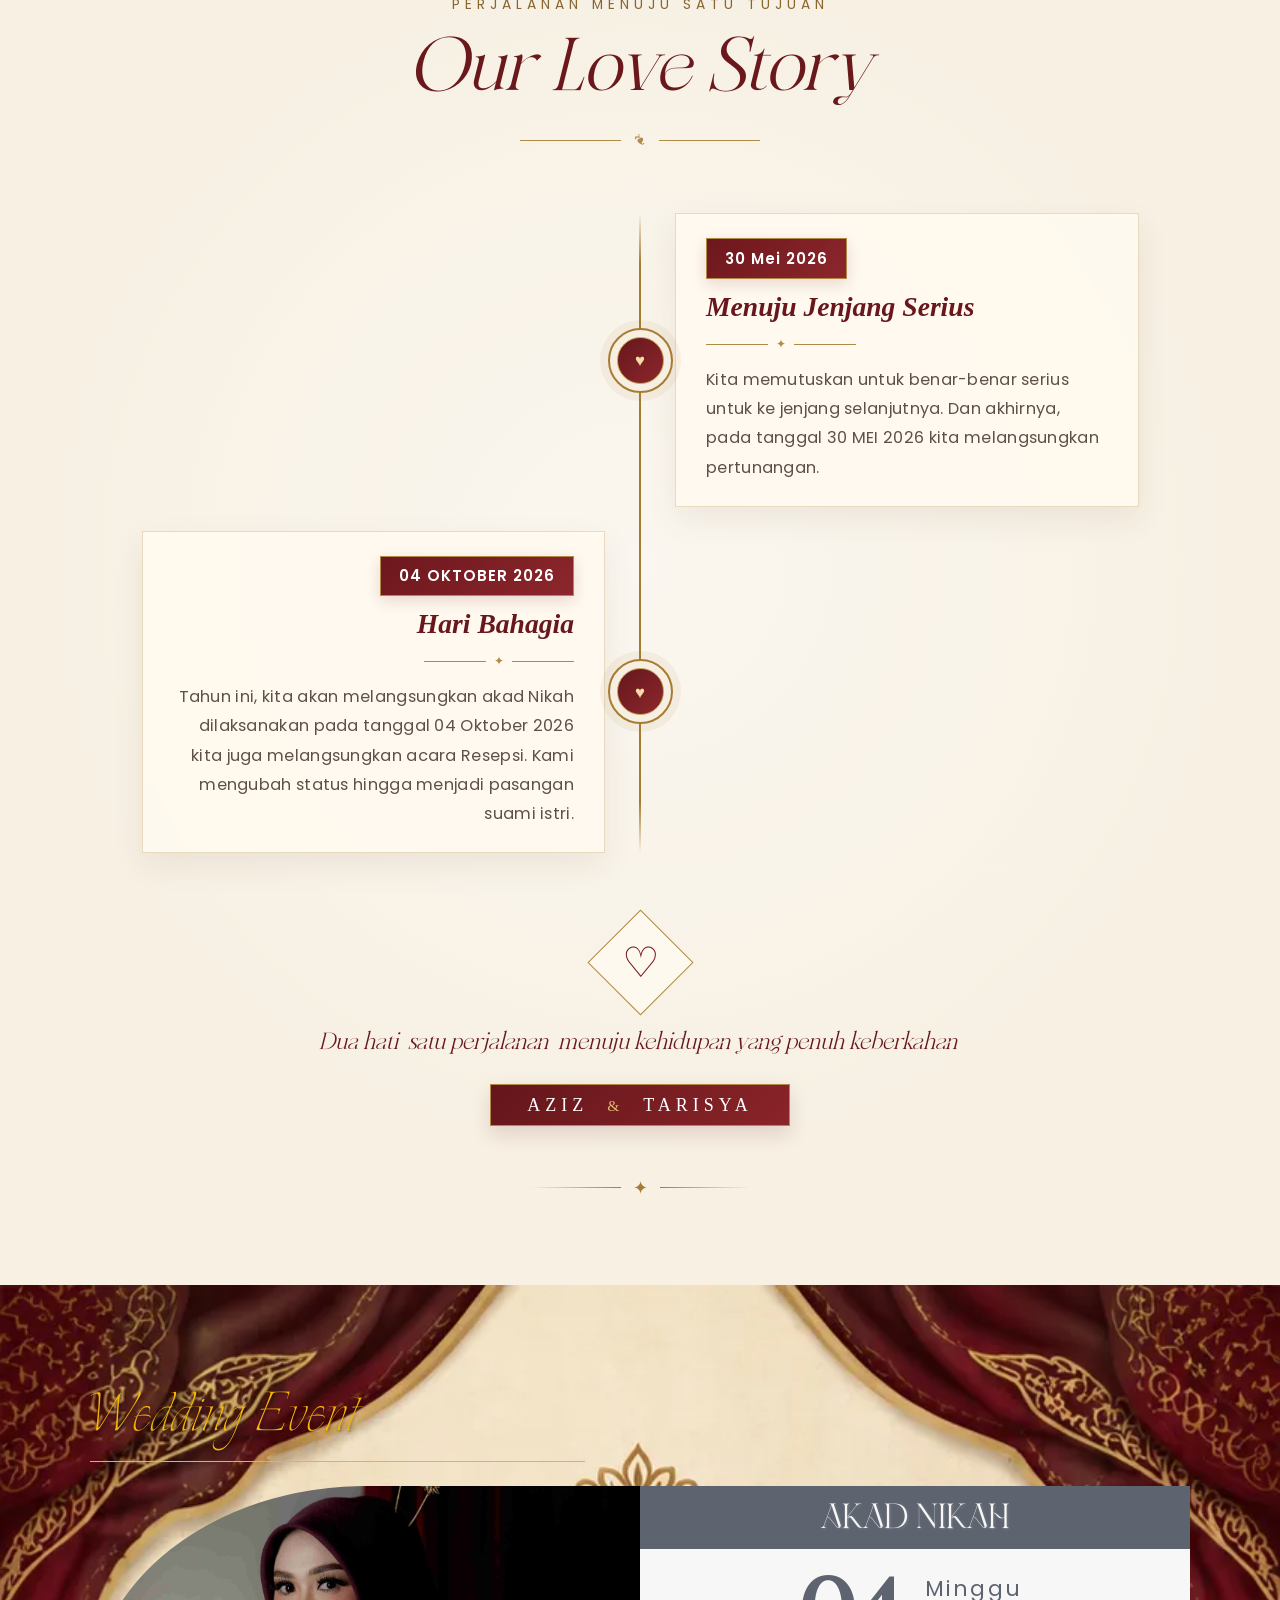
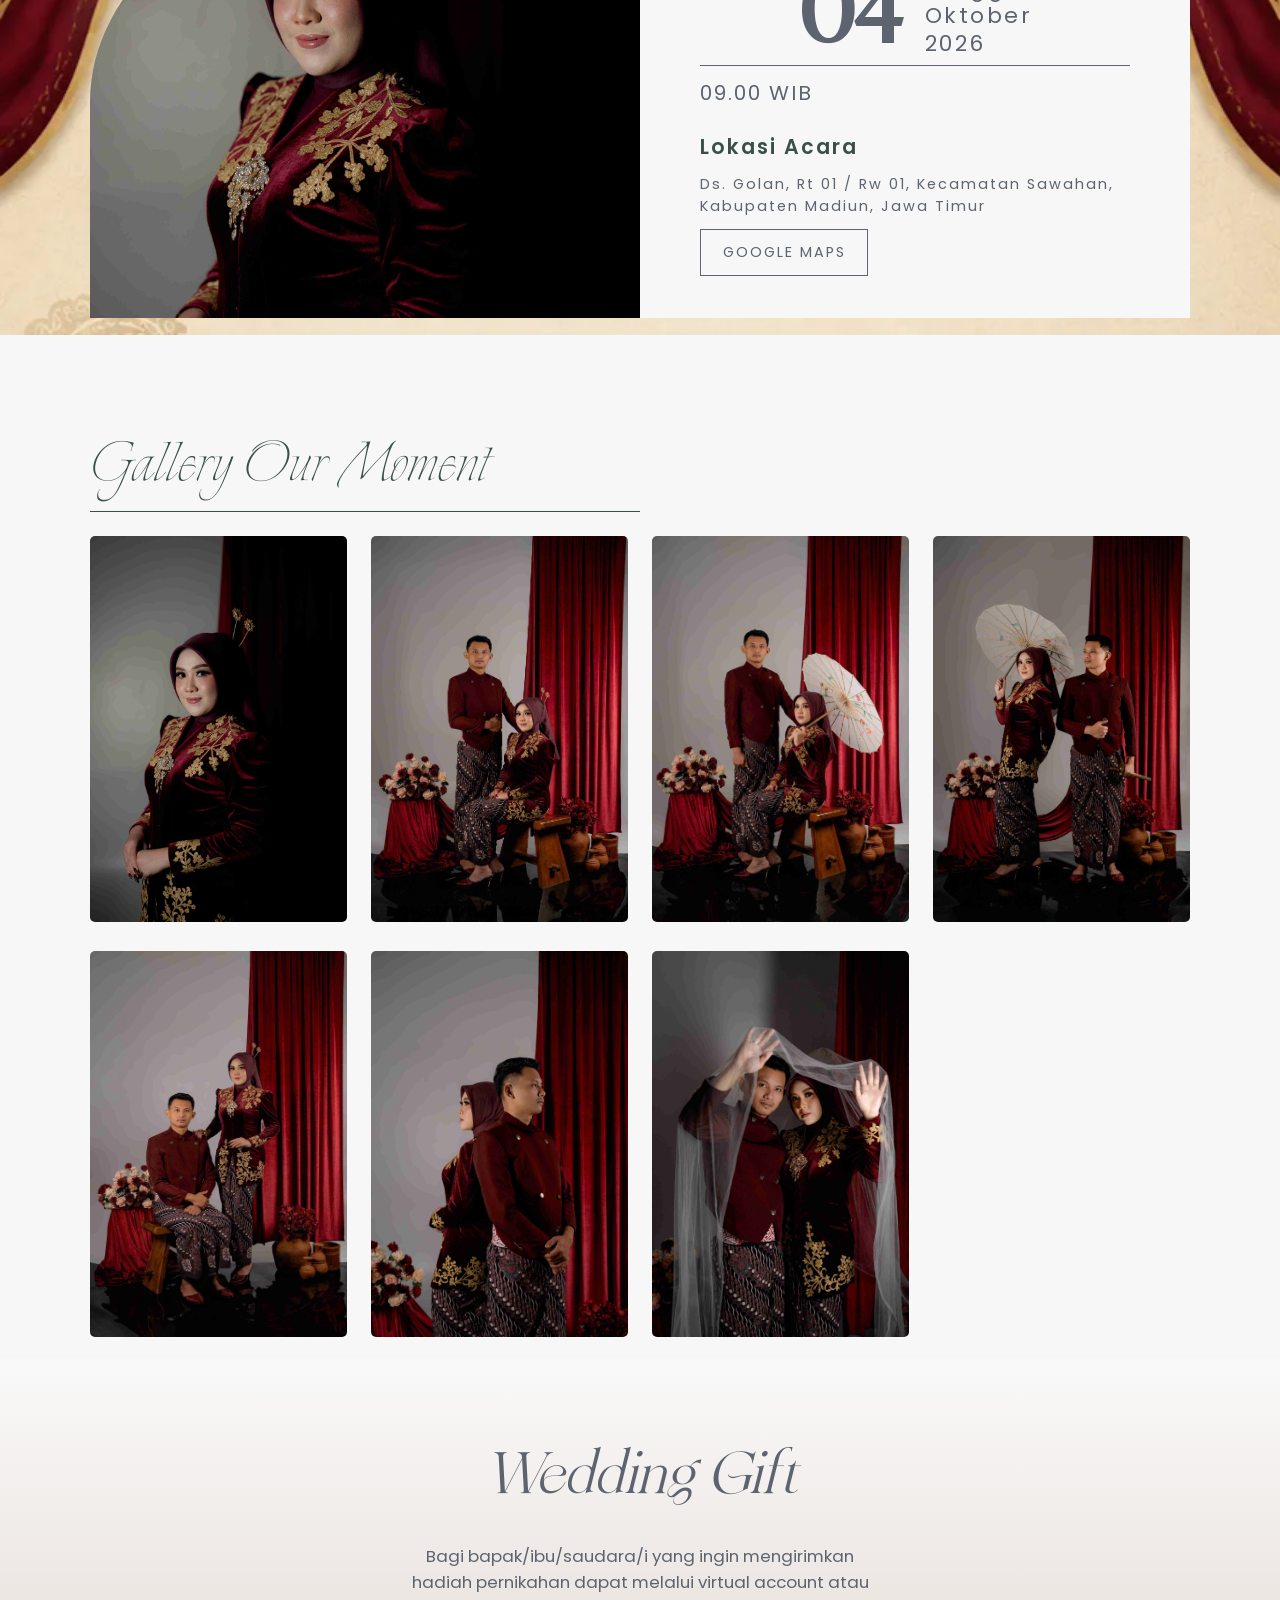
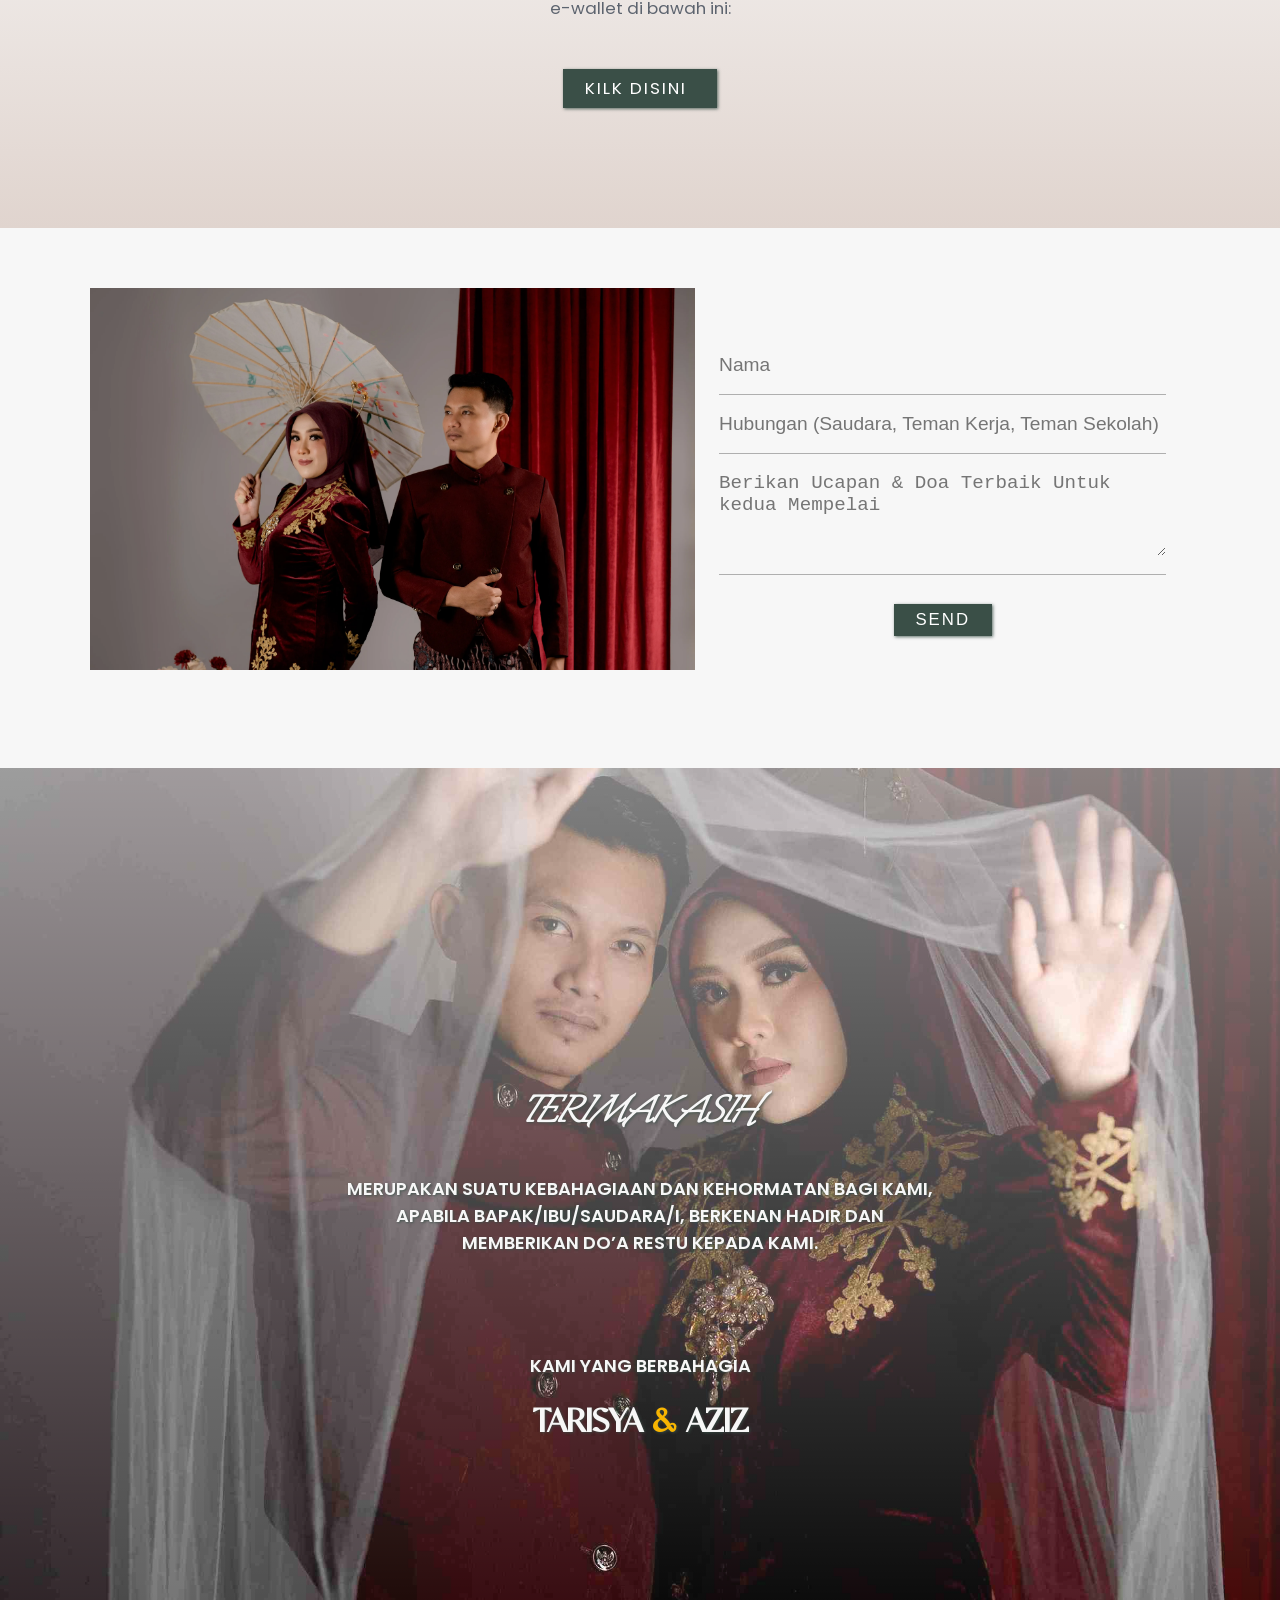
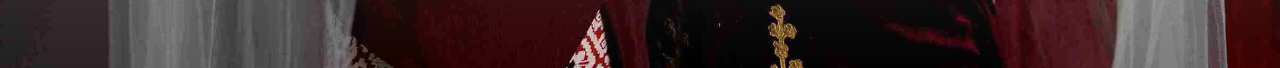
==== commit b3d0ce2d: "Nama Mempelai" ====
--- a/index.html
+++ b/index.html
@@ -38,7 +38,7 @@
         <h2>The Wedding Of</h2>
 
         <div class="loader-names">
-            TARISYA <span>&</span> AZIZ
+            AZIZ <span>&</span> TARISYA
         </div>
 
         <div class="loader-line">
@@ -68,7 +68,7 @@
         data-aos-delay="0"
         data-aos-duration="2000"
       >
-        TARISYA <span>&</span> AZIZ.
+        AZIZ <span>&</span> TARISYA
       </h1>
 
       <!-- PENERIMA UNDANGAN -->
@@ -116,7 +116,7 @@
       </div>
       <div class="content">
         <h4>The <span> Wedding Of</span></h4>
-        <h1>TARISYA <span> &</span> AZIZ</h1>
+        <h1>AZIZ <span> &</span> TARISYA</h1>
         <a
   href="#"
   id="saveTheDate"
